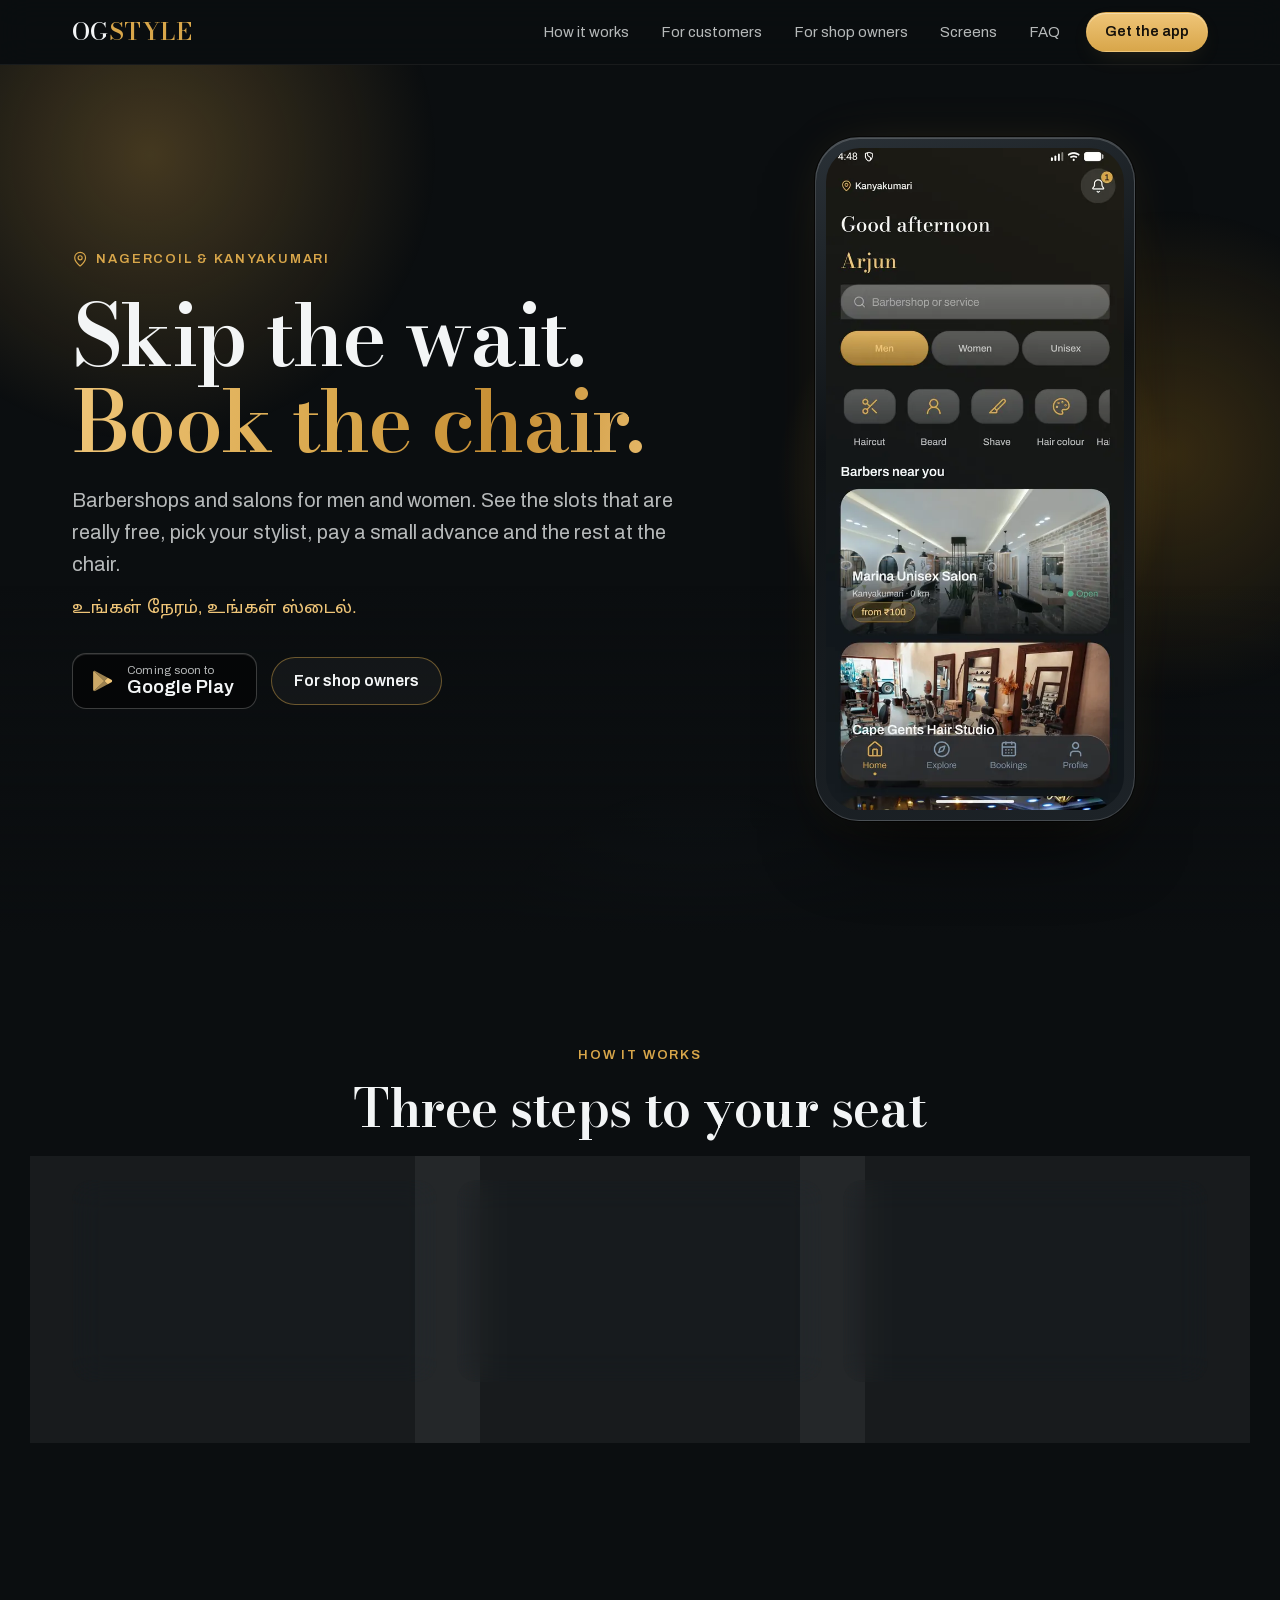
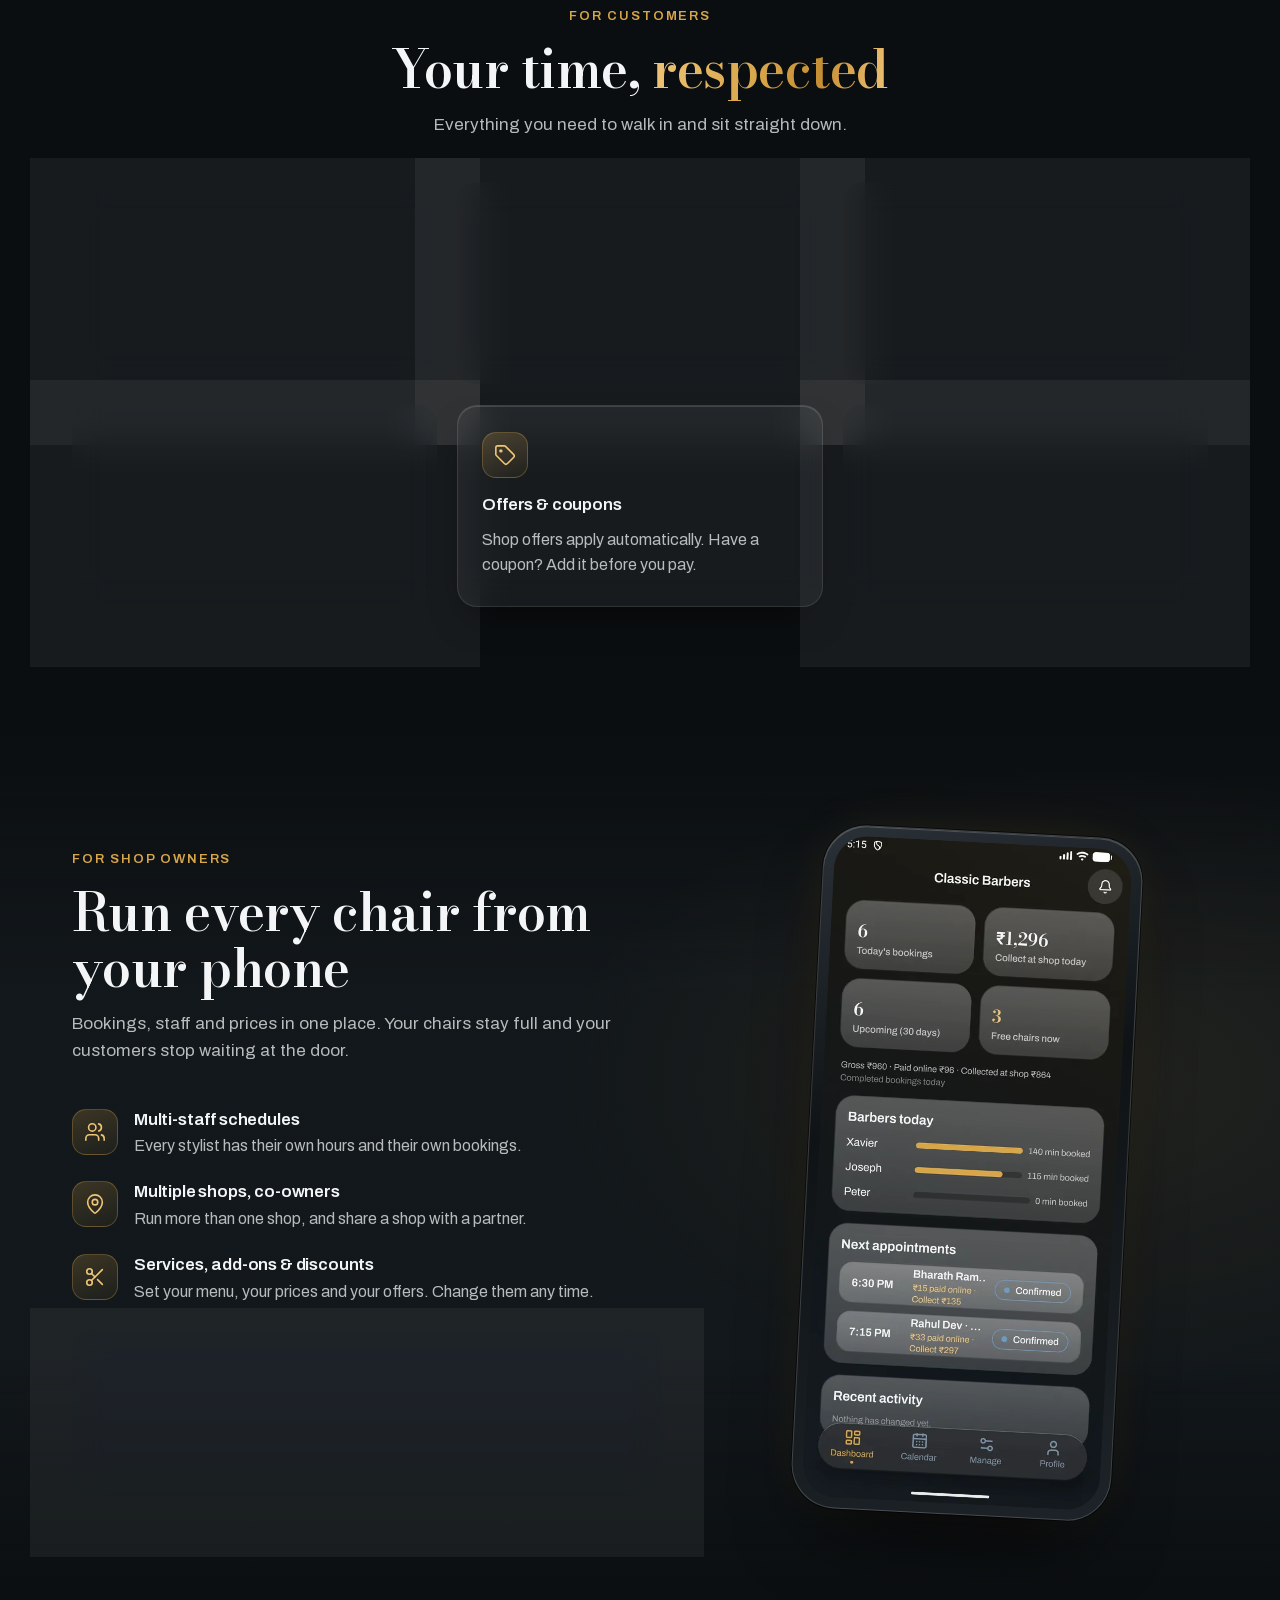
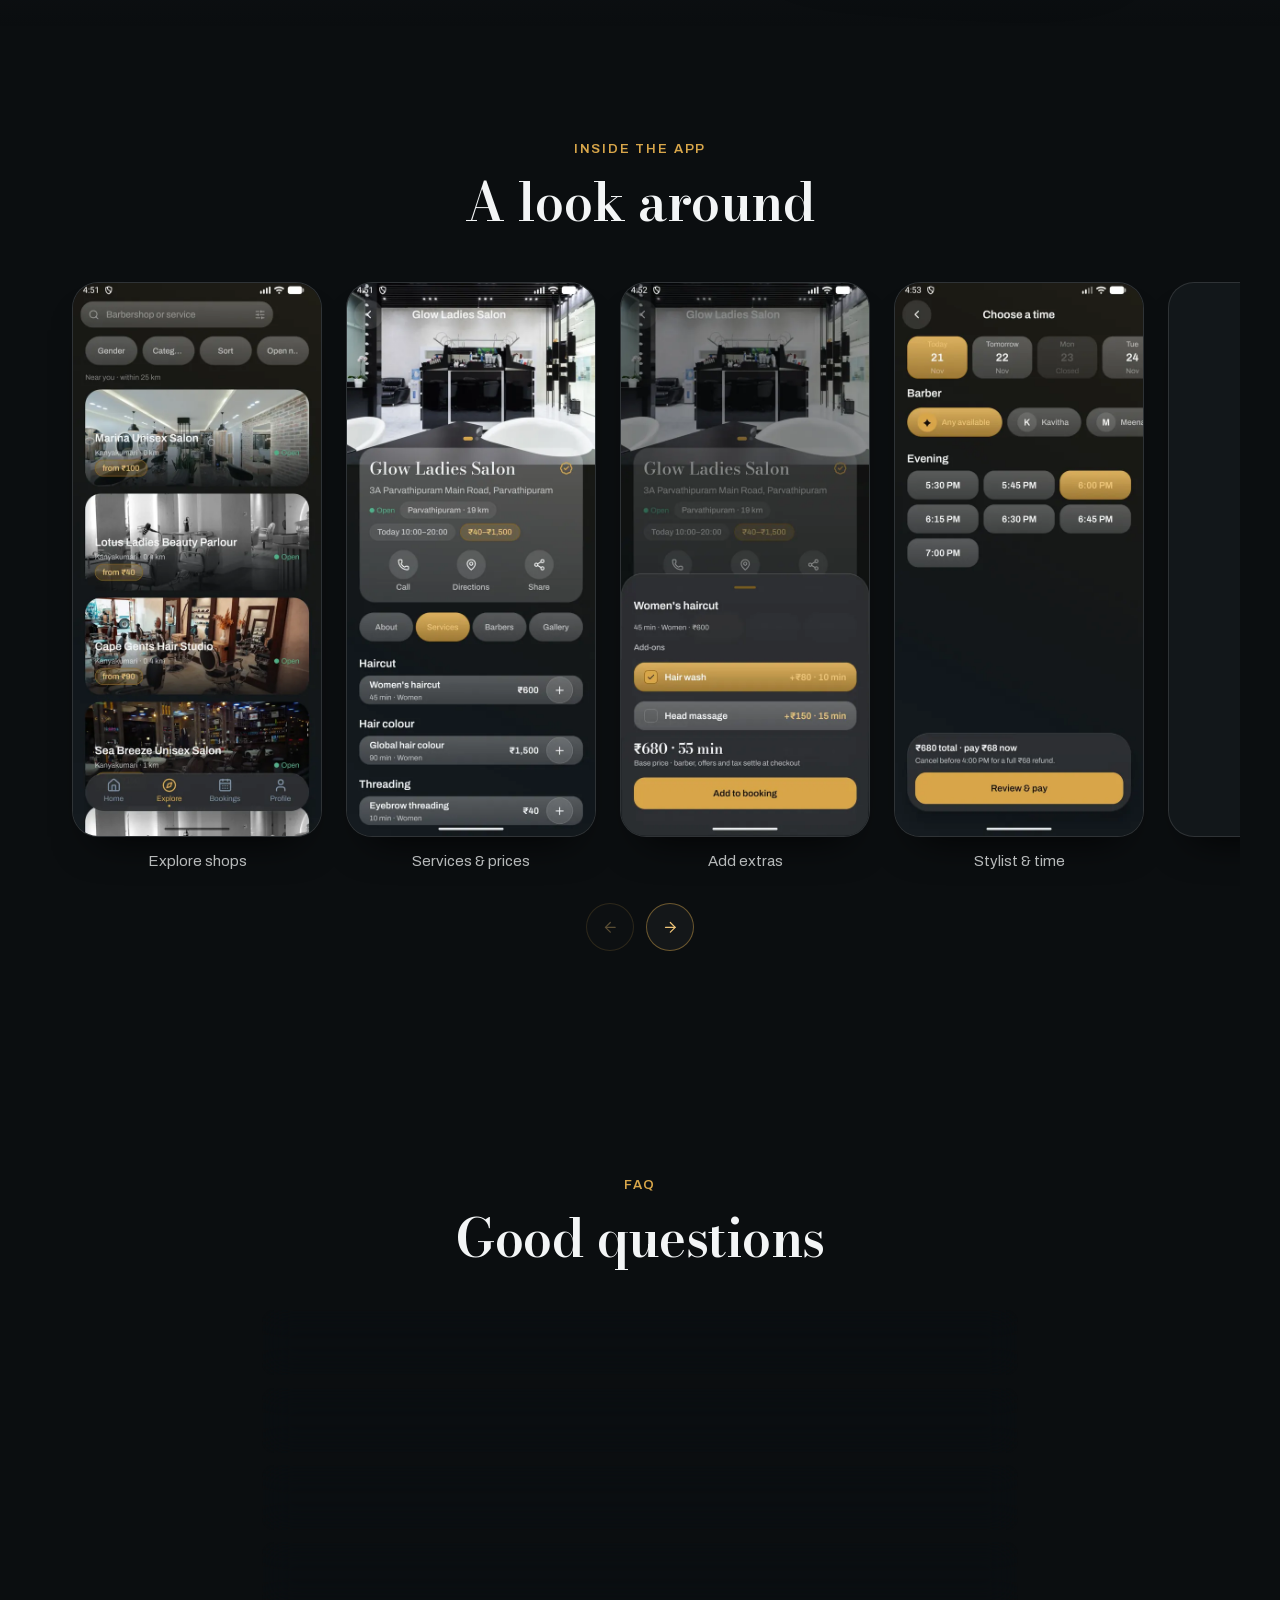
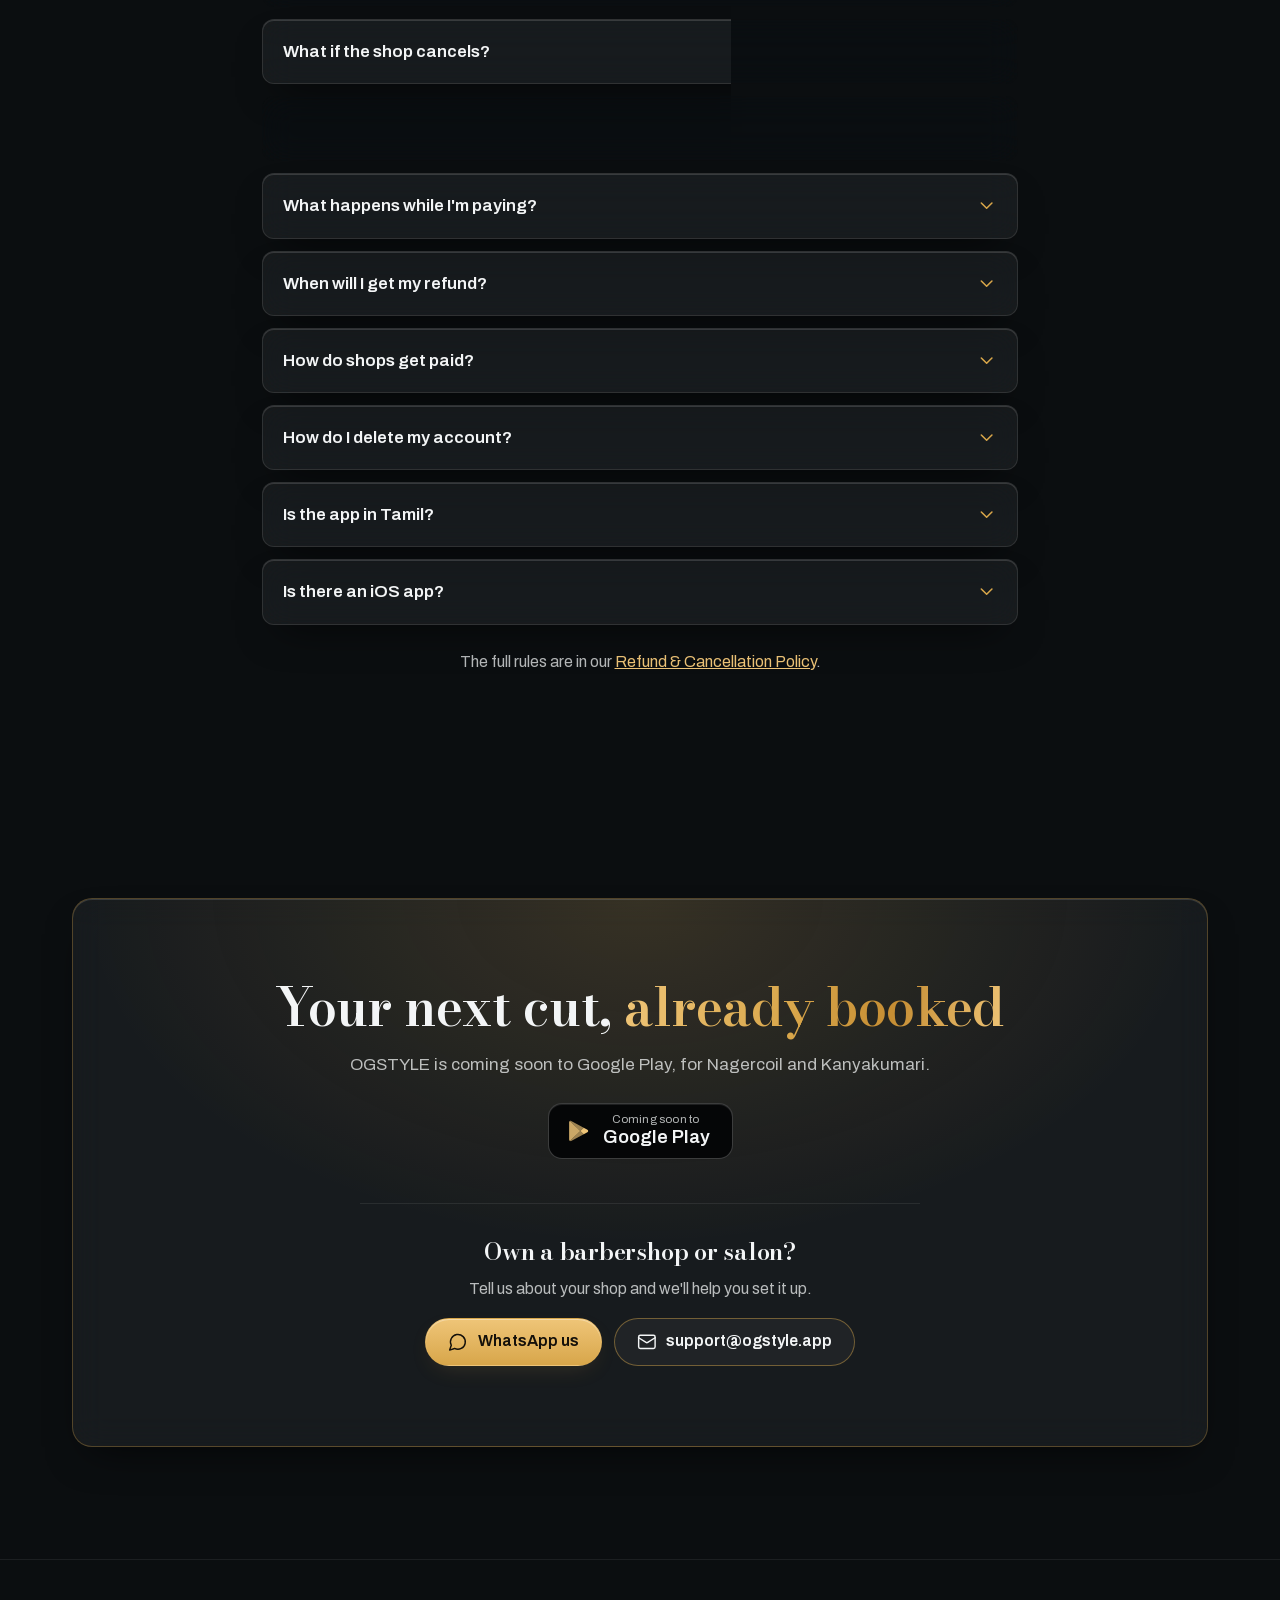
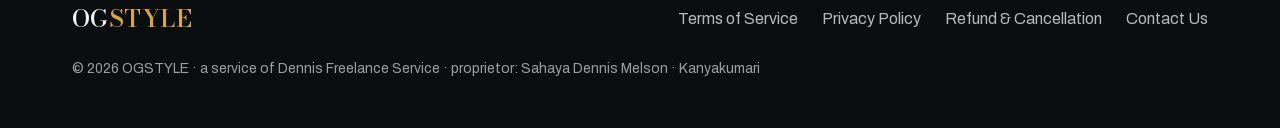
==== docs/index.html @ b19f2a90 "content(site): operator named as Dennis Freelance Service, proprietor Sahaya Dennis Melson Footer on" ====
<!doctype html>
<html lang="en">
  <head>
    <meta charset="utf-8" />
    <meta name="viewport" content="width=device-width, initial-scale=1" />
    <title>OGSTYLE — book barbers and salons in Nagercoil &amp; Kanyakumari</title>
    <meta
      name="description"
      content="Book barbershops and salons in Nagercoil and Kanyakumari, for men and women. See live slots, pick your stylist, pay a small advance online and the rest at the chair."
    />
    <link rel="canonical" href="https://ogstyle.app/" />
    <meta name="theme-color" content="#0B0E10" />
    <meta name="color-scheme" content="dark" />

    <meta property="og:type" content="website" />
    <meta property="og:site_name" content="OGSTYLE" />
    <meta property="og:url" content="https://ogstyle.app/" />
    <meta property="og:title" content="OGSTYLE — skip the wait, book the chair" />
    <meta
      property="og:description"
      content="Barbershops and salons in Nagercoil and Kanyakumari. Live slots, your choice of stylist, a small advance online and the rest at the chair."
    />
    <meta property="og:image" content="https://ogstyle.app/assets/og.png" />
    <meta property="og:image:width" content="1200" />
    <meta property="og:image:height" content="630" />
    <meta property="og:image:alt" content="OGSTYLE: skip the wait, book the chair. Nagercoil and Kanyakumari." />
    <meta property="og:locale" content="en_IN" />
    <meta name="twitter:card" content="summary_large_image" />
    <meta name="twitter:title" content="OGSTYLE — skip the wait, book the chair" />
    <meta
      name="twitter:description"
      content="Barbershops and salons in Nagercoil and Kanyakumari. Live slots, a small advance online, the rest at the chair."
    />
    <meta name="twitter:image" content="https://ogstyle.app/assets/og.png" />

    <link rel="icon" href="favicon.svg" type="image/svg+xml" />
    <link rel="apple-touch-icon" href="assets/apple-touch-icon.png" />
    <link rel="preload" href="fonts/bodoni-moda-600.woff2" as="font" type="font/woff2" crossorigin />
    <link rel="preload" href="fonts/archivo-400.woff2" as="font" type="font/woff2" crossorigin />
    <link rel="stylesheet" href="landing.css" />
    <script>document.documentElement.classList.add('js');</script>
    <script src="landing.js" defer></script>
  </head>
  <body>
    <!-- Icons: Lucide (https://lucide.dev), ISC licence, copied as inline symbols. -->
    <svg class="sprite" aria-hidden="true" focusable="false">
      <symbol id="i-search" viewBox="0 0 24 24"><circle cx="11" cy="11" r="8"/><path d="m21 21-4.3-4.3"/></symbol>
      <symbol id="i-calendar" viewBox="0 0 24 24"><rect width="18" height="18" x="3" y="4" rx="2"/><path d="M16 2v4"/><path d="M8 2v4"/><path d="M3 10h18"/></symbol>
      <symbol id="i-rupee" viewBox="0 0 24 24"><path d="M6 3h12"/><path d="M6 8h12"/><path d="m6 13 8.5 8"/><path d="M6 13h3"/><path d="M9 13c6.667 0 6.667-10 0-10"/></symbol>
      <symbol id="i-clock" viewBox="0 0 24 24"><circle cx="12" cy="12" r="10"/><path d="M12 6v6l4 2"/></symbol>
      <symbol id="i-shield" viewBox="0 0 24 24"><path d="M20 13c0 5-3.5 7.5-7.66 8.95a1 1 0 0 1-.67-.01C7.5 20.5 4 18 4 13V6a1 1 0 0 1 1-1c2 0 4.5-1.2 6.24-2.72a1.17 1.17 0 0 1 1.52 0C14.510 3.81 17 5 19 5a1 1 0 0 1 1 1z"/><path d="m9 12 2 2 4-4"/></symbol>
      <symbol id="i-user-check" viewBox="0 0 24 24"><path d="M16 21v-2a4 4 0 0 0-4-4H6a4 4 0 0 0-4 4v2"/><circle cx="9" cy="7" r="4"/><path d="m16 11 2 2 4-4"/></symbol>
      <symbol id="i-plus" viewBox="0 0 24 24"><circle cx="12" cy="12" r="10"/><path d="M8 12h8"/><path d="M12 8v8"/></symbol>
      <symbol id="i-tag" viewBox="0 0 24 24"><path d="M12.586 2.586A2 2 0 0 0 11.172 2H4a2 2 0 0 0-2 2v7.172a2 2 0 0 0 .586 1.414l8.704 8.704a2.426 2.426 0 0 0 3.420 0l6.58-6.58a2.426 2.426 0 0 0 0-3.42z"/><circle cx="7.5" cy="7.5" r="1"/></symbol>
      <symbol id="i-bell" viewBox="0 0 24 24"><path d="M10.268 21a2 2 0 0 0 3.464 0"/><path d="M3.262 15.326A1 1 0 0 0 4 17h16a1 1 0 0 0 .74-1.673C19.41 13.956 18 12.499 18 8A6 6 0 0 0 6 8c0 4.499-1.411 5.956-2.738 7.326"/></symbol>
      <symbol id="i-users" viewBox="0 0 24 24"><path d="M16 21v-2a4 4 0 0 0-4-4H6a4 4 0 0 0-4 4v2"/><circle cx="9" cy="7" r="4"/><path d="M22 21v-2a4 4 0 0 0-3-3.87"/><path d="M16 3.13a4 4 0 0 1 0 7.75"/></symbol>
      <symbol id="i-pin" viewBox="0 0 24 24"><path d="M20 10c0 4.993-5.539 10.193-7.399 11.799a1 1 0 0 1-1.202 0C9.539 20.193 4 14.993 4 10a8 8 0 0 1 16 0"/><circle cx="12" cy="10" r="3"/></symbol>
      <symbol id="i-scissors" viewBox="0 0 24 24"><circle cx="6" cy="6" r="3"/><path d="M8.12 8.12 12 12"/><path d="M20 4 8.12 15.88"/><circle cx="6" cy="18" r="3"/><path d="M14.8 14.8 20 20"/></symbol>
      <symbol id="i-arrow-left" viewBox="0 0 24 24"><path d="m12 19-7-7 7-7"/><path d="M19 12H5"/></symbol>
      <symbol id="i-arrow-right" viewBox="0 0 24 24"><path d="M5 12h14"/><path d="m12 5 7 7-7 7"/></symbol>
      <symbol id="i-chevron" viewBox="0 0 24 24"><path d="m6 9 6 6 6-6"/></symbol>
      <symbol id="i-menu" viewBox="0 0 24 24"><path d="M4 6h16"/><path d="M4 12h16"/><path d="M4 18h16"/></symbol>
      <symbol id="i-x" viewBox="0 0 24 24"><path d="M18 6 6 18"/><path d="m6 6 12 12"/></symbol>
      <symbol id="i-mail" viewBox="0 0 24 24"><rect width="20" height="16" x="2" y="4" rx="2"/><path d="m22 7-8.97 5.7a1.94 1.94 0 0 1-2.06 0L2 7"/></symbol>
      <symbol id="i-message" viewBox="0 0 24 24"><path d="M7.9 20A9 9 0 1 0 4 16.1L2 22Z"/></symbol>
      <symbol id="i-play" viewBox="0 0 24 24"><path d="M4.5 2.8 14.2 12l-9.7 9.2c-.4-.2-.7-.7-.7-1.3V4.1c0-.6.3-1.1.7-1.3Z" fill="currentColor" stroke="none" opacity=".85"/><path d="m17.3 8.9-3.1 3.1 3.1 3.1 3.4-1.9c.9-.5.9-1.9 0-2.4Z" fill="currentColor" stroke="none"/><path d="M4.5 2.8c.3-.2.8-.2 1.2 0l11.6 6.1-3.1 3.1Zm0 18.4 9.7-9.2 3.1 3.1-11.6 6.1c-.4.2-.9.2-1.2 0Z" fill="currentColor" stroke="none" opacity=".65"/></symbol>
    </svg>

    <a class="skip" href="#main">Skip to content</a>

    <header class="nav" id="top">
      <div class="nav__inner container">
        <a class="logo" href="#top" aria-label="OGSTYLE home">OG<span>STYLE</span></a>
        <nav class="nav__links" id="nav-menu" aria-label="Main">
          <a href="#how">How it works</a>
          <a href="#customers">For customers</a>
          <a href="#owners">For shop owners</a>
          <a href="#screens">Screens</a>
          <a href="#faq">FAQ</a>
        </nav>
        <a class="btn btn--brass btn--sm nav__cta" href="#get">Get the app</a>
        <button
          class="nav__toggle"
          type="button"
          aria-expanded="false"
          aria-controls="nav-menu"
          aria-label="Menu"
        >
          <svg class="icon icon--open" aria-hidden="true"><use href="#i-menu"/></svg>
          <svg class="icon icon--close" aria-hidden="true"><use href="#i-x"/></svg>
        </button>
      </div>
    </header>

    <main id="main">
      <!-- HERO -->
      <section class="hero" aria-labelledby="hero-title">
        <div class="aurora" aria-hidden="true">
          <span class="aurora__a"></span>
          <span class="aurora__b"></span>
          <span class="aurora__c"></span>
        </div>
        <div class="hero__inner container">
          <div class="hero__copy">
            <p class="eyebrow hero__line" style="--d: 0">
              <svg class="icon" aria-hidden="true"><use href="#i-pin"/></svg>
              Nagercoil &amp; Kanyakumari
            </p>
            <h1 class="hero__title" id="hero-title">
              <span class="hero__line" style="--d: 1">Skip the wait.</span>
              <span class="hero__line grad" style="--d: 2">Book the chair.</span>
            </h1>
            <p class="lede hero__line" style="--d: 3">
              Barbershops and salons for men and women. See the slots that are really free, pick
              your stylist, pay a small advance and the rest at the chair.
            </p>
            <!-- REVIEW: Tamil line. Owner's wording (2026-11-21), keep this marker until
                 checked. Meaning: "Your time, your style." -->
            <p class="tamil hero__line" lang="ta" style="--d: 4">உங்கள் நேரம், உங்கள் ஸ்டைல்.</p>
            <div class="hero__ctas hero__line" style="--d: 5">
              <!-- FILL-IN: replace href with the Play Store listing URL once it exists,
                   and change "Coming soon to" to "Get it on". -->
              <a class="store" href="#get">
                <svg class="store__logo" aria-hidden="true"><use href="#i-play"/></svg>
                <span class="store__text">
                  <small>Coming soon to</small>
                  <strong>Google Play</strong>
                </span>
              </a>
              <a class="btn btn--ghost" href="#owners">For shop owners</a>
            </div>
          </div>
          <div class="hero__visual">
            <div class="phone-glow" aria-hidden="true"></div>
            <figure class="phone" data-parallax>
              <img
                src="assets/screens/02-home.webp"
                width="540"
                height="1200"
                alt="The OGSTYLE home screen in Kanyakumari: a greeting, a search box and the barbershops and salons nearest you."
                fetchpriority="high"
              />
            </figure>
          </div>
        </div>
      </section>

      <!-- HOW IT WORKS -->
      <section class="section" id="how" aria-labelledby="how-title">
        <div class="container">
          <header class="section__head reveal">
            <p class="eyebrow">How it works</p>
            <h2 id="how-title">Three steps to your seat</h2>
          </header>
          <ol class="grid grid--3">
            <li class="card glass reveal" style="--i: 0">
              <span class="card__num" aria-hidden="true">01</span>
              <span class="badge"><svg class="icon" aria-hidden="true"><use href="#i-search"/></svg></span>
              <h3>Find a shop</h3>
              <p>Browse barbershops and salons near you in Nagercoil and Kanyakumari.</p>
            </li>
            <li class="card glass reveal" style="--i: 1">
              <span class="card__num" aria-hidden="true">02</span>
              <span class="badge"><svg class="icon" aria-hidden="true"><use href="#i-calendar"/></svg></span>
              <h3>Pick service, stylist &amp; time</h3>
              <p>Choose what you want done, who does it, and a slot that is actually free.</p>
            </li>
            <li class="card glass reveal" style="--i: 2">
              <span class="card__num" aria-hidden="true">03</span>
              <span class="badge"><svg class="icon" aria-hidden="true"><use href="#i-rupee"/></svg></span>
              <h3>Pay a small advance</h3>
              <p>Pay the advance online to confirm. Pay the rest at the chair, in cash or UPI.</p>
            </li>
          </ol>
        </div>
      </section>

      <!-- FOR CUSTOMERS -->
      <section class="section" id="customers" aria-labelledby="customers-title">
        <div class="container">
          <header class="section__head reveal">
            <p class="eyebrow">For customers</p>
            <h2 id="customers-title">Your time, <span class="grad">respected</span></h2>
            <p class="section__lede">Everything you need to walk in and sit straight down.</p>
          </header>
          <ul class="grid grid--3">
            <li class="card glass reveal" style="--i: 0">
              <span class="badge"><svg class="icon" aria-hidden="true"><use href="#i-clock"/></svg></span>
              <h3>Real-time slots</h3>
              <p>See the times each stylist is actually free, right now.</p>
            </li>
            <li class="card glass reveal" style="--i: 1">
              <span class="badge"><svg class="icon" aria-hidden="true"><use href="#i-shield"/></svg></span>
              <h3>No double bookings</h3>
              <p>Once a slot is yours, nobody else can take it.</p>
            </li>
            <li class="card glass reveal" style="--i: 2">
              <span class="badge"><svg class="icon" aria-hidden="true"><use href="#i-user-check"/></svg></span>
              <h3>Choose your stylist</h3>
              <p>Book the person you trust, or take whoever is free first.</p>
            </li>
            <li class="card glass reveal" style="--i: 3">
              <span class="badge"><svg class="icon" aria-hidden="true"><use href="#i-plus"/></svg></span>
              <h3>Add-ons</h3>
              <p>Add the extras a shop offers to your booking in a tap.</p>
            </li>
            <li class="card glass reveal" style="--i: 4">
              <span class="badge"><svg class="icon" aria-hidden="true"><use href="#i-tag"/></svg></span>
              <h3>Offers &amp; coupons</h3>
              <p>Shop offers apply automatically. Have a coupon? Add it before you pay.</p>
            </li>
            <li class="card glass reveal" style="--i: 5">
              <span class="badge"><svg class="icon" aria-hidden="true"><use href="#i-bell"/></svg></span>
              <h3>Reminders</h3>
              <p>A nudge 2 hours before your appointment, and again at 30 minutes.</p>
            </li>
          </ul>
        </div>
      </section>

      <!-- FOR SHOP OWNERS -->
      <section class="section owners" id="owners" aria-labelledby="owners-title">
        <div class="container owners__inner">
          <div class="owners__copy">
            <header class="section__head section__head--left reveal">
              <p class="eyebrow">For shop owners</p>
              <h2 id="owners-title">Run every chair from your phone</h2>
              <p class="section__lede">
                Bookings, staff and prices in one place. Your chairs stay full and your customers
                stop waiting at the door.
              </p>
            </header>
            <ul class="owner-list">
              <li class="reveal" style="--i: 0">
                <span class="badge"><svg class="icon" aria-hidden="true"><use href="#i-users"/></svg></span>
                <div>
                  <h3>Multi-staff schedules</h3>
                  <p>Every stylist has their own hours and their own bookings.</p>
                </div>
              </li>
              <li class="reveal" style="--i: 1">
                <span class="badge"><svg class="icon" aria-hidden="true"><use href="#i-pin"/></svg></span>
                <div>
                  <h3>Multiple shops, co-owners</h3>
                  <p>Run more than one shop, and share a shop with a partner.</p>
                </div>
              </li>
              <li class="reveal" style="--i: 2">
                <span class="badge"><svg class="icon" aria-hidden="true"><use href="#i-scissors"/></svg></span>
                <div>
                  <h3>Services, add-ons &amp; discounts</h3>
                  <p>Set your menu, your prices and your offers. Change them any time.</p>
                </div>
              </li>
            </ul>
            <div class="money glass reveal">
              <p class="money__title">No upfront fees. OGSTYLE earns only from the small advance customers pay online.</p>
              <p>
                <!-- PF-1: the new-shop default (trim-time DECISIONS 2026-11-21): 10%, min ₹10,
                     max ₹199, and never more than 25% of the total, so a booking under ₹40
                     pays less than ₹10. Change this if the defaults or a shop's rate change. -->
                Customers pay 10% of the booking online when they book (minimum ₹10, maximum
                ₹199). They pay you the rest at the chair, in cash or UPI.
              </p>
            </div>
          </div>
          <div class="owners__visual reveal">
            <figure class="phone phone--tilt">
              <img
                src="assets/screens/08-owner-dashboard.webp"
                width="540"
                height="1200"
                loading="lazy"
                decoding="async"
                alt="The shop owner's dashboard: today's bookings, money to collect at the shop, each barber's booked time and the next appointments."
              />
            </figure>
          </div>
        </div>
      </section>

      <!-- SCREENSHOTS: the real app, seeded demo data only (assets/screens/). -->
      <section class="section" id="screens" aria-labelledby="screens-title">
        <div class="container">
          <header class="section__head reveal">
            <p class="eyebrow">Inside the app</p>
            <h2 id="screens-title">A look around</h2>
          </header>
          <div class="carousel reveal" role="region" aria-roledescription="carousel" aria-labelledby="screens-title">
            <ul class="carousel__track" id="screens-track" tabindex="0" aria-label="App screenshots. Scroll sideways or use the arrow buttons.">
              <li class="shot" aria-roledescription="slide" aria-label="1 of 8">
                <img src="assets/screens/03-explore.webp" width="540" height="1200" loading="lazy" decoding="async" alt="Explore: barbershops and salons near you, sorted by distance, with prices and opening status." />
                <p>Explore shops</p>
              </li>
              <li class="shot" aria-roledescription="slide" aria-label="2 of 8">
                <img src="assets/screens/04-shop.webp" width="540" height="1200" loading="lazy" decoding="async" alt="A salon's page with its services and prices." />
                <p>Services &amp; prices</p>
              </li>
              <li class="shot" aria-roledescription="slide" aria-label="3 of 8">
                <img src="assets/screens/05-addons.webp" width="540" height="1200" loading="lazy" decoding="async" alt="Choosing add-ons for a booking." />
                <p>Add extras</p>
              </li>
              <li class="shot" aria-roledescription="slide" aria-label="4 of 8">
                <img src="assets/screens/06-choose-time.webp" width="540" height="1200" loading="lazy" decoding="async" alt="Choosing a stylist and a free time, with the advance and the cancellation deadline shown." />
                <p>Stylist &amp; time</p>
              </li>
              <li class="shot" aria-roledescription="slide" aria-label="5 of 8">
                <img src="assets/screens/07-review.webp" width="540" height="1200" loading="lazy" decoding="async" alt="Reviewing the booking: the services, the total, the advance paid now and the amount paid at the shop." />
                <p>Review &amp; pay</p>
              </li>
              <li class="shot" aria-roledescription="slide" aria-label="6 of 8">
                <img src="assets/screens/02-home.webp" width="540" height="1200" loading="lazy" decoding="async" alt="The home screen with nearby shops." />
                <p>Home</p>
              </li>
              <li class="shot" aria-roledescription="slide" aria-label="7 of 8">
                <img src="assets/screens/08-owner-dashboard.webp" width="540" height="1200" loading="lazy" decoding="async" alt="The shop owner's dashboard." />
                <p>Owner dashboard</p>
              </li>
              <li class="shot" aria-roledescription="slide" aria-label="8 of 8">
                <img src="assets/screens/09-owner-manage.webp" width="540" height="1200" loading="lazy" decoding="async" alt="Managing a shop: details, hours, services, staff and offers." />
                <p>Manage your shop</p>
              </li>
            </ul>
            <div class="carousel__controls">
              <button class="carousel__btn" type="button" data-dir="-1" aria-controls="screens-track" aria-label="Previous screens">
                <svg class="icon" aria-hidden="true"><use href="#i-arrow-left"/></svg>
              </button>
              <button class="carousel__btn" type="button" data-dir="1" aria-controls="screens-track" aria-label="Next screens">
                <svg class="icon" aria-hidden="true"><use href="#i-arrow-right"/></svg>
              </button>
            </div>
          </div>
        </div>
      </section>

      <!-- FAQ. Refund answers are worded from POLICY-FACTS (trim-time docs/POLICY-FACTS.md)
           and carry the same PF tags as refund-policy/. Change them together (hard rule 13). -->
      <section class="section" id="faq" aria-labelledby="faq-title">
        <div class="container container--narrow">
          <header class="section__head reveal">
            <p class="eyebrow">FAQ</p>
            <h2 id="faq-title">Good questions</h2>
          </header>
          <div class="faq">
            <details class="glass reveal">
              <summary>How much do I pay online?<svg class="icon" aria-hidden="true"><use href="#i-chevron"/></svg></summary>
              <div class="faq__body">
                <!-- PF-1 -->
                <p>A small booking advance: a percentage of your booking total, with a minimum and a maximum, set for each shop. You see the exact amount before you pay.</p>
                <!-- PF-2 -->
                <p>You pay the rest directly to the shop when you visit, in cash or UPI.</p>
              </div>
            </details>
            <details class="glass reveal">
              <summary>Does every shop ask for an advance?<svg class="icon" aria-hidden="true"><use href="#i-chevron"/></svg></summary>
              <div class="faq__body">
                <!-- PF-3 -->
                <p>Not always. Some shops may not ask for one. Then nothing is paid online and you pay everything at the shop.</p>
              </div>
            </details>
            <details class="glass reveal">
              <summary>Can I cancel and get my advance back?<svg class="icon" aria-hidden="true"><use href="#i-chevron"/></svg></summary>
              <div class="faq__body">
                <!-- PF-4 -->
                <p>Yes, before your booking's cancellation deadline, normally 2 hours before the appointment. The app shows it as a clock time before you pay, and the deadline shown when you book is the one that applies to that booking, even if the setting changes later.</p>
                <!-- PF-5 -->
                <p>Cancel before it and your whole advance is refunded. We don't deduct gateway charges.</p>
                <!-- PF-6 -->
                <p>After the deadline you can't cancel or change the booking, and the advance is not refunded.</p>
              </div>
            </details>
            <details class="glass reveal">
              <summary>Can I change the time or stylist?<svg class="icon" aria-hidden="true"><use href="#i-chevron"/></svg></summary>
              <div class="faq__body">
                <!-- PF-11 -->
                <p>Yes, free, before the deadline. Move to another time or another stylist at the same shop. Your deadline then follows the new time.</p>
              </div>
            </details>
            <details class="glass reveal">
              <summary>What if the shop cancels?<svg class="icon" aria-hidden="true"><use href="#i-chevron"/></svg></summary>
              <div class="faq__body">
                <!-- PF-8 -->
                <p>You get your whole advance back, whenever they cancel.</p>
              </div>
            </details>
            <details class="glass reveal">
              <summary>What if I don't turn up?<svg class="icon" aria-hidden="true"><use href="#i-chevron"/></svg></summary>
              <div class="faq__body">
                <!-- PF-7 -->
                <p>The shop may mark the booking as a no-show, and the advance is not refunded.</p>
                <!-- PF-10 -->
                <p>A coupon on a cancelled booking is released for you to use again. On a no-show it stays used.</p>
              </div>
            </details>
            <details class="glass reveal">
              <summary>What happens while I'm paying?<svg class="icon" aria-hidden="true"><use href="#i-chevron"/></svg></summary>
              <div class="faq__body">
                <!-- PF-9 -->
                <p>Your slot is held for 10 minutes so nobody else can take it. If your payment completes after the hold has run out, it is refunded in full. You don't need to ask.</p>
              </div>
            </details>
            <details class="glass reveal">
              <summary>When will I get my refund?<svg class="icon" aria-hidden="true"><use href="#i-chevron"/></svg></summary>
              <div class="faq__body">
                <!-- PF-12 -->
                <p>We start your refund within 3 working days. Your bank usually credits it 5–7 working days after that. Nothing after 12 working days? Write to us.</p>
                <!-- PF-13 -->
                <p>Refunds go back to the way you paid, through Razorpay. OGSTYLE never sees your card, UPI or bank details.</p>
              </div>
            </details>
            <details class="glass reveal">
              <summary>How do shops get paid?<svg class="icon" aria-hidden="true"><use href="#i-chevron"/></svg></summary>
              <div class="faq__body">
                <!-- PF-16 -->
                <p>The advance you pay online is OGSTYLE's commission. The shop collects the rest of the price directly from you at the shop, in cash or UPI. OGSTYLE never holds or passes on the shop's money.</p>
              </div>
            </details>
            <details class="glass reveal">
              <summary>How do I delete my account?<svg class="icon" aria-hidden="true"><use href="#i-chevron"/></svg></summary>
              <div class="faq__body">
                <!-- PF-25 -->
                <p>Email <a href="mailto:support@ogstyle.app?subject=Delete%20my%20account">support@ogstyle.app</a> with the subject “Delete my account” and the mobile number you sign in with. We may ask you to confirm it from the app or with a code sent to that number.</p>
                <!-- PF-25 -->
                <p>Within 7 working days we close your account and sign you out on every device. Past bookings and payment records are kept as financial records for a set period, then deleted. The details are in our <a href="privacy/">Privacy Policy</a>.</p>
              </div>
            </details>
            <details class="glass reveal">
              <summary>Is the app in Tamil?<svg class="icon" aria-hidden="true"><use href="#i-chevron"/></svg></summary>
              <div class="faq__body">
                <p>Yes. The app works in English and Tamil, and you can switch in settings.</p>
              </div>
            </details>
            <details class="glass reveal">
              <summary>Is there an iOS app?<svg class="icon" aria-hidden="true"><use href="#i-chevron"/></svg></summary>
              <div class="faq__body">
                <p>OGSTYLE is coming to Android first. An iPhone app is planned for later.</p>
              </div>
            </details>
          </div>
          <p class="faq__more reveal">
            The full rules are in our <a href="refund-policy/">Refund &amp; Cancellation Policy</a>.
          </p>
        </div>
      </section>

      <!-- FINAL CTA -->
      <section class="section cta" id="get" aria-labelledby="get-title">
        <div class="container">
          <div class="cta__band glass reveal">
            <h2 id="get-title">Your next cut, <span class="grad">already booked</span></h2>
            <p class="section__lede">OGSTYLE is coming soon to Google Play, for Nagercoil and Kanyakumari.</p>
            <div class="cta__row">
              <!-- FILL-IN: replace href with the Play Store listing URL once it exists. -->
              <a class="store" href="#get">
                <svg class="store__logo" aria-hidden="true"><use href="#i-play"/></svg>
                <span class="store__text">
                  <small>Coming soon to</small>
                  <strong>Google Play</strong>
                </span>
              </a>
            </div>
            <div class="cta__owners">
              <h3>Own a barbershop or salon?</h3>
              <p>Tell us about your shop and we'll help you set it up.</p>
              <div class="cta__row">
                <!-- The owner's number, the same one published on contact/. -->
                <a class="btn btn--brass" href="https://wa.me/919042911663?text=Hi%2C%20I%27d%20like%20to%20list%20my%20shop%20on%20OGSTYLE." rel="noopener">
                  <svg class="icon" aria-hidden="true"><use href="#i-message"/></svg>
                  WhatsApp us
                </a>
                <a class="btn btn--ghost" href="mailto:support@ogstyle.app?subject=List%20my%20shop%20on%20OGSTYLE">
                  <svg class="icon" aria-hidden="true"><use href="#i-mail"/></svg>
                  support@ogstyle.app
                </a>
              </div>
            </div>
          </div>
        </div>
      </section>
    </main>

    <footer class="footer">
      <div class="container footer__inner">
        <a class="logo" href="#top" aria-label="OGSTYLE, back to top">OG<span>STYLE</span></a>
        <nav aria-label="Policies">
          <ul class="footer__links">
            <li><a href="terms/">Terms of Service</a></li>
            <li><a href="privacy/">Privacy Policy</a></li>
            <li><a href="refund-policy/">Refund &amp; Cancellation</a></li>
            <li><a href="contact/">Contact Us</a></li>
          </ul>
        </nav>
        <p class="footer__legal">© 2026 OGSTYLE · a service of Dennis Freelance Service · proprietor: Sahaya Dennis Melson · Kanyakumari</p>
      </div>
    </footer>
  </body>
</html>
---- docs/landing.css ----
/* OGSTYLE landing. Dark glass + brass, from the app's tokens (mobile/src/theme/tokens.ts).
   Policy pages keep style.css; this file is the landing page only.
   Motion: transform and opacity only. Blur is never animated, and full backdrop blur
   is used only at >= 1024px (phones get translucent no-blur glass). */

/* ---------- Fonts: self-hosted woff2 subsets (OFL, licences in fonts/) ---------- */
@font-face {
  font-family: 'Bodoni Moda';
  src: url('fonts/bodoni-moda-600.woff2') format('woff2');
  font-weight: 600;
  font-style: normal;
  font-display: swap;
}
@font-face {
  font-family: 'Bodoni Moda';
  src: url('fonts/bodoni-moda-500.woff2') format('woff2');
  font-weight: 500;
  font-style: normal;
  font-display: swap;
}
@font-face {
  font-family: 'Bodoni Moda';
  src: url('fonts/bodoni-moda-500-italic.woff2') format('woff2');
  font-weight: 500;
  font-style: italic;
  font-display: swap;
}
@font-face {
  font-family: 'Archivo';
  src: url('fonts/archivo-400.woff2') format('woff2');
  font-weight: 400;
  font-style: normal;
  font-display: swap;
}
@font-face {
  font-family: 'Archivo';
  src: url('fonts/archivo-600.woff2') format('woff2');
  font-weight: 600;
  font-style: normal;
  font-display: swap;
}
@font-face {
  font-family: 'Noto Sans Tamil';
  src: url('fonts/noto-sans-tamil-400.woff2') format('woff2');
  font-weight: 400;
  font-style: normal;
  font-display: swap;
  unicode-range: U+0B80-0BFF, U+200C-200D, U+25CC;
}

/* ---------- Tokens ---------- */
:root {
  --base-deep: #0b0e10;
  --base: #12171a;
  --base-raised: #1a2126;
  --brass: #d8a64a;
  --brass-bright: #efc578;
  --brass-deep: #8e6518;
  --brass-glow: rgba(216, 166, 74, 0.22);
  --steel: #7e93a8;
  --on-brass: #14100a;
  --text: #f3f5f6;
  --text-2: rgba(243, 245, 246, 0.74);
  --text-3: rgba(243, 245, 246, 0.62); /* lowest used for body-size text: >= 4.5:1 on base */

  /* Glass. Phones: near-opaque fill, no blur. Desktop overrides below. */
  --glass-fill: rgba(22, 27, 31, 0.86);
  --glass-stroke: rgba(255, 255, 255, 0.1);
  --glass-highlight: rgba(255, 255, 255, 0.14);
  --glass-shadow: 0 18px 40px -18px rgba(0, 0, 0, 0.7);
  --glass-blur: none;

  --font-display: 'Bodoni Moda', 'Didot', 'Bodoni 72', Georgia, serif;
  --font-body: 'Archivo', system-ui, -apple-system, 'Segoe UI', Roboto, sans-serif;
  --font-tamil: 'Noto Sans Tamil', 'Tamil Sangam MN', 'Latha', sans-serif;

  --radius: 20px;
  --radius-sm: 12px;
  --gutter: 16px;
  --ease: cubic-bezier(0.22, 1, 0.36, 1);
  color-scheme: dark;
}
@media (min-width: 640px) {
  :root { --gutter: 24px; }
}
@media (min-width: 1024px) {
  :root {
    --gutter: 32px;
    --glass-fill: rgba(255, 255, 255, 0.055);
    --glass-blur: blur(16px) saturate(140%);
  }
}

/* ---------- Base ---------- */
*,
*::before,
*::after { box-sizing: border-box; }
html {
  scroll-behavior: smooth;
  scroll-padding-top: 80px;
  -webkit-text-size-adjust: 100%;
  overflow-x: clip;
}
body {
  margin: 0;
  background: var(--base-deep);
  color: var(--text);
  font-family: var(--font-body);
  font-size: 1rem;
  line-height: 1.6;
  -webkit-font-smoothing: antialiased;
  overflow-x: clip;
}
img { display: block; max-width: 100%; height: auto; }
a { color: var(--brass-bright); }
a:focus-visible,
button:focus-visible,
summary:focus-visible,
[tabindex]:focus-visible {
  outline: 2px solid var(--brass-bright);
  outline-offset: 3px;
  border-radius: 6px;
}
h1, h2, h3 { margin: 0; font-weight: 600; letter-spacing: -0.01em; }
h2 {
  font-family: var(--font-display);
  font-size: clamp(2rem, 5.2vw, 3.25rem);
  line-height: 1.08;
}
h3 { font-size: 1.0625rem; line-height: 1.35; }
p { margin: 0; }
ul, ol { margin: 0; padding: 0; list-style: none; }

.sprite { position: absolute; width: 0; height: 0; overflow: hidden; }
.icon {
  width: 1.25em;
  height: 1.25em;
  flex: none;
  fill: none;
  stroke: currentColor;
  stroke-width: 1.75;
  stroke-linecap: round;
  stroke-linejoin: round;
}
.container {
  width: 100%;
  max-width: 1200px;
  margin-inline: auto;
  padding-inline: var(--gutter);
}
.container--narrow { max-width: 820px; }

.skip {
  position: absolute;
  left: var(--gutter);
  top: -100px;
  z-index: 100;
  padding: 10px 16px;
  background: var(--brass);
  color: var(--on-brass);
  border-radius: 10px;
  font-weight: 600;
  text-decoration: none;
}
.skip:focus { top: 12px; }

/* Visible placeholder (check.sh refuses to publish while any remain). */
.fill {
  display: inline-block;
  padding: 0 6px;
  border: 1px dashed var(--brass);
  border-radius: 6px;
  color: var(--brass-bright);
  font-weight: 600;
  font-size: 0.92em;
  line-height: 1.5;
  white-space: nowrap;
}

.grad {
  background: linear-gradient(100deg, var(--brass-bright) 0%, var(--brass) 45%, #c58d33 70%, var(--brass-bright) 100%);
  -webkit-background-clip: text;
  background-clip: text;
  color: transparent;
}
.eyebrow {
  display: inline-flex;
  align-items: center;
  gap: 8px;
  font-size: 0.8125rem;
  font-weight: 600;
  letter-spacing: 0.14em;
  text-transform: uppercase;
  color: var(--brass);
}

/* ---------- Glass ---------- */
.glass {
  position: relative;
  background: var(--glass-fill);
  border: 1px solid var(--glass-stroke);
  border-radius: var(--radius);
  box-shadow: inset 0 1px 0 var(--glass-highlight), var(--glass-shadow);
  -webkit-backdrop-filter: var(--glass-blur);
  backdrop-filter: var(--glass-blur);
}

/* ---------- Buttons ---------- */
.btn {
  display: inline-flex;
  align-items: center;
  justify-content: center;
  gap: 10px;
  min-height: 48px;
  padding: 12px 22px;
  border-radius: 999px;
  border: 1px solid transparent;
  font: 600 0.9875rem/1.2 var(--font-body);
  text-decoration: none;
  cursor: pointer;
  transition: transform 0.3s var(--ease), box-shadow 0.3s var(--ease), background-color 0.3s;
}
.btn--sm { min-height: 40px; padding: 8px 18px; font-size: 0.9rem; }
.btn--brass {
  background: linear-gradient(180deg, var(--brass-bright), var(--brass));
  color: var(--on-brass);
  box-shadow: inset 0 1px 0 rgba(255, 255, 255, 0.35), 0 8px 24px -10px var(--brass-glow);
}
.btn--brass .fill { color: var(--on-brass); border-color: var(--on-brass); }
.btn--ghost {
  background: rgba(255, 255, 255, 0.04);
  border-color: rgba(216, 166, 74, 0.45);
  color: var(--text);
}
@media (hover: hover) {
  .btn:hover { transform: translateY(-2px); }
  .btn--brass:hover { box-shadow: inset 0 1px 0 rgba(255, 255, 255, 0.35), 0 14px 32px -10px rgba(216, 166, 74, 0.5); }
  .btn--ghost:hover { background: rgba(216, 166, 74, 0.1); }
}

.store {
  display: inline-flex;
  align-items: center;
  gap: 12px;
  min-height: 56px;
  padding: 8px 22px 8px 16px;
  border-radius: 14px;
  background: #050607;
  border: 1px solid rgba(255, 255, 255, 0.22);
  color: var(--text);
  text-decoration: none;
  box-shadow: inset 0 1px 0 rgba(255, 255, 255, 0.1);
  transition: transform 0.3s var(--ease), border-color 0.3s;
}
.store__logo { width: 26px; height: 26px; color: var(--brass-bright); }
.store__text { display: flex; flex-direction: column; line-height: 1.15; }
.store__text small { font-size: 0.72rem; color: var(--text-2); letter-spacing: 0.02em; }
.store__text strong { font-size: 1.15rem; font-weight: 600; }
@media (hover: hover) {
  .store:hover { transform: translateY(-2px); border-color: rgba(216, 166, 74, 0.6); }
}

/* ---------- Nav ---------- */
.nav {
  position: sticky;
  top: 0;
  z-index: 50;
  background: rgba(11, 14, 16, 0.9);
  border-bottom: 1px solid rgba(255, 255, 255, 0.06);
}
@media (min-width: 1024px) {
  .nav {
    background: rgba(11, 14, 16, 0.6);
    -webkit-backdrop-filter: blur(16px) saturate(140%);
    backdrop-filter: blur(16px) saturate(140%);
  }
}
.nav__inner {
  display: flex;
  align-items: center;
  gap: 16px;
  min-height: 64px;
}
.logo {
  font-family: var(--font-display);
  font-weight: 600;
  font-size: 1.5rem;
  letter-spacing: 0.02em;
  color: var(--text);
  text-decoration: none;
  margin-right: auto;
}
.logo span { color: var(--brass); }
.nav__links { display: none; }
.nav__links a {
  color: var(--text-2);
  text-decoration: none;
  font-size: 0.9375rem;
  padding: 8px 2px;
  transition: color 0.2s;
}
.nav__links a:hover { color: var(--text); }
.nav__toggle {
  display: inline-grid;
  place-items: center;
  width: 44px;
  height: 44px;
  border: 1px solid rgba(255, 255, 255, 0.14);
  border-radius: 12px;
  background: rgba(255, 255, 255, 0.04);
  color: var(--text);
  cursor: pointer;
}
.nav__toggle .icon { width: 22px; height: 22px; grid-area: 1 / 1; }
.nav__toggle .icon--close,
.nav__toggle[aria-expanded='true'] .icon--open { display: none; }
.nav__toggle[aria-expanded='true'] .icon--close { display: block; }

@media (max-width: 899.98px) {
  .nav__cta { display: none; }
  .nav__links.is-open {
    display: flex;
    flex-direction: column;
    position: absolute;
    top: 100%;
    left: 0;
    right: 0;
    padding: 8px var(--gutter) 20px;
    background: var(--base-deep);
    border-bottom: 1px solid rgba(255, 255, 255, 0.08);
    box-shadow: 0 24px 40px -20px rgba(0, 0, 0, 0.8);
  }
  .nav__links.is-open a {
    padding: 14px 0;
    font-size: 1.0625rem;
    border-bottom: 1px solid rgba(255, 255, 255, 0.06);
  }
  .nav__links.is-open a:last-child { border-bottom: 0; }
}
@media (min-width: 900px) {
  .nav__links { display: flex; gap: 28px; margin-right: 8px; }
  .nav__toggle { display: none; }
}

/* ---------- Hero ---------- */
.hero {
  position: relative;
  overflow: hidden;
  isolation: isolate;
  padding: 48px 0 72px;
}
.aurora { position: absolute; inset: 0; z-index: -1; pointer-events: none; }
.aurora span {
  position: absolute;
  border-radius: 50%;
  will-change: transform;
}
/* Pre-softened gradients instead of filter: blur, so nothing blurs at runtime. */
.aurora__a {
  width: 820px; height: 820px;
  left: -260px; top: -320px;
  background: radial-gradient(closest-side, rgba(216, 166, 74, 0.28), rgba(216, 166, 74, 0) 70%);
  animation: drift-a 26s ease-in-out infinite alternate;
}
.aurora__b {
  width: 700px; height: 700px;
  right: -240px; top: 40px;
  background: radial-gradient(closest-side, rgba(142, 101, 24, 0.34), rgba(142, 101, 24, 0) 70%);
  animation: drift-b 32s ease-in-out infinite alternate;
}
.aurora__c {
  width: 620px; height: 620px;
  left: 30%; bottom: -380px;
  background: radial-gradient(closest-side, rgba(90, 124, 156, 0.18), rgba(90, 124, 156, 0) 70%);
  animation: drift-c 38s ease-in-out infinite alternate;
}
.hero::after {
  /* fine vignette so the copy sits on a calm field */
  content: '';
  position: absolute;
  inset: 0;
  z-index: -1;
  background: linear-gradient(180deg, rgba(11, 14, 16, 0) 60%, var(--base-deep) 100%);
}
@keyframes drift-a { to { transform: translate3d(140px, 90px, 0) scale(1.12); } }
@keyframes drift-b { to { transform: translate3d(-120px, 70px, 0) scale(0.92); } }
@keyframes drift-c { to { transform: translate3d(-90px, -60px, 0) scale(1.1); } }

.hero__inner {
  display: grid;
  gap: 48px;
  align-items: center;
}
.hero__copy { max-width: 620px; }
.hero__title {
  font-family: var(--font-display);
  font-size: clamp(2.75rem, 11vw, 5.25rem);
  line-height: 1.02;
  letter-spacing: -0.02em;
  margin: 18px 0 20px;
}
.hero__title span { display: block; }
.lede {
  font-size: clamp(1.0625rem, 2.4vw, 1.25rem);
  color: var(--text-2);
  max-width: 34em;
}
.tamil {
  margin-top: 14px;
  font-family: var(--font-tamil);
  font-size: 1.0625rem;
  color: var(--brass-bright);
}
.hero__ctas {
  display: flex;
  flex-wrap: wrap;
  align-items: center;
  gap: 14px;
  margin-top: 32px;
}

/* Hero text reveal: CSS only, runs once on load. */
.hero__line {
  animation: rise 0.9s var(--ease) both;
  animation-delay: calc(var(--d, 0) * 90ms + 80ms);
}
@keyframes rise {
  from { opacity: 0; transform: translate3d(0, 18px, 0); }
  to { opacity: 1; transform: none; }
}

.hero__visual {
  animation: rise 1s var(--ease) 0.35s both;
  position: relative;
  display: grid;
  place-items: center;
}
.phone-glow {
  position: absolute;
  width: 120%;
  aspect-ratio: 1;
  max-width: 560px;
  border-radius: 50%;
  background: radial-gradient(closest-side, rgba(216, 166, 74, 0.32), rgba(216, 166, 74, 0.08) 55%, rgba(216, 166, 74, 0) 72%);
  animation: glow 7s ease-in-out infinite alternate;
}
@keyframes glow {
  from { opacity: 0.7; transform: scale(0.96); }
  to { opacity: 1; transform: scale(1.04); }
}
.phone {
  position: relative;
  margin: 0;
  width: min(72vw, 300px);
  padding: 10px;
  border-radius: 44px;
  background: linear-gradient(160deg, #2a3137, #0f1316 40%, #1d2328);
  border: 1px solid rgba(255, 255, 255, 0.16);
  box-shadow:
    inset 0 1px 0 rgba(255, 255, 255, 0.18),
    0 0 0 1px rgba(0, 0, 0, 0.6),
    0 40px 80px -30px rgba(0, 0, 0, 0.9),
    0 0 60px -20px var(--brass-glow);
}
.phone img {
  width: 100%;
  border-radius: 34px;
  aspect-ratio: 540 / 1200;
  background: var(--base);
}
.phone[data-parallax] { will-change: transform; }

@media (min-width: 900px) {
  .hero { padding: 72px 0 112px; }
  .hero__inner { grid-template-columns: 1.15fr 0.85fr; gap: 40px; }
  .phone { width: 320px; }
}

/* ---------- Sections ---------- */
.section { position: relative; padding: 72px 0; }
@media (min-width: 900px) { .section { padding: 112px 0; } }
.section__head {
  text-align: center;
  max-width: 720px;
  margin: 0 auto 44px;
  display: grid;
  gap: 14px;
  justify-items: center;
}
.section__head--left { text-align: left; justify-items: start; margin-inline: 0; }
.section__lede { color: var(--text-2); font-size: 1.0625rem; max-width: 36em; }

.grid { display: grid; gap: 16px; }
@media (min-width: 640px) { .grid--3 { grid-template-columns: repeat(2, 1fr); } }
@media (min-width: 1024px) { .grid--3 { grid-template-columns: repeat(3, 1fr); gap: 20px; } }

.card {
  padding: 26px 24px 28px;
  display: grid;
  gap: 10px;
  align-content: start;
  overflow: hidden;
  transition: transform 0.45s var(--ease), box-shadow 0.45s var(--ease), border-color 0.45s;
}
.card p { color: var(--text-2); }
.card::before {
  /* hover glow: a pre-painted layer, faded in with opacity */
  content: '';
  position: absolute;
  inset: 0;
  border-radius: inherit;
  background: radial-gradient(120% 80% at 0% 0%, rgba(216, 166, 74, 0.14), transparent 60%);
  opacity: 0;
  transition: opacity 0.45s var(--ease);
  pointer-events: none;
}
@media (hover: hover) {
  .card:hover {
    transform: translateY(-4px);
    border-color: rgba(216, 166, 74, 0.35);
    box-shadow: inset 0 1px 0 var(--glass-highlight), 0 24px 50px -20px rgba(0, 0, 0, 0.8), 0 0 40px -16px var(--brass-glow);
  }
  .card:hover::before { opacity: 1; }
}
.card__num {
  position: absolute;
  top: 14px;
  right: 20px;
  font-family: var(--font-display);
  font-size: 3.25rem;
  line-height: 1;
  color: rgba(216, 166, 74, 0.16);
}
.badge {
  display: inline-grid;
  place-items: center;
  width: 46px;
  height: 46px;
  margin-bottom: 6px;
  border-radius: 14px;
  color: var(--brass-bright);
  background: linear-gradient(160deg, rgba(216, 166, 74, 0.22), rgba(216, 166, 74, 0.06));
  border: 1px solid rgba(216, 166, 74, 0.3);
}
.badge .icon { width: 22px; height: 22px; }

/* ---------- Owners ---------- */
.owners {
  background:
    radial-gradient(60% 50% at 85% 40%, rgba(216, 166, 74, 0.08), transparent 70%),
    linear-gradient(180deg, transparent, rgba(26, 33, 38, 0.5) 30%, rgba(26, 33, 38, 0.5) 70%, transparent);
}
.owners__inner { display: grid; gap: 48px; align-items: center; }
.owner-list { display: grid; gap: 22px; margin-bottom: 28px; }
.owner-list li { display: flex; gap: 16px; align-items: flex-start; }
.owner-list .badge { margin: 0; }
.owner-list p { color: var(--text-2); margin-top: 2px; }
.money {
  padding: 22px 24px;
  border-color: rgba(216, 166, 74, 0.32);
  display: grid;
  gap: 10px;
}
.money p { color: var(--text-2); }
.money .money__title {
  font-family: var(--font-display);
  font-size: 1.375rem;
  line-height: 1.3;
  color: var(--text);
}
.owners__visual { display: grid; place-items: center; }
@media (min-width: 900px) {
  .owners__inner { grid-template-columns: 1.1fr 0.9fr; gap: 64px; }
  .phone--tilt { transform: rotate(3deg); }
}

/* ---------- Carousel ---------- */
.carousel { position: relative; }
.carousel__track {
  display: grid;
  grid-auto-flow: column;
  grid-auto-columns: min(62vw, 240px);
  gap: 18px;
  overflow-x: auto;
  overscroll-behavior-x: contain;
  scroll-snap-type: x mandatory;
  scroll-padding-inline: var(--gutter);
  padding: 8px var(--gutter) 22px;
  margin-inline: calc(var(--gutter) * -1);
  scrollbar-width: thin;
  scrollbar-color: rgba(216, 166, 74, 0.4) transparent;
}
@media (min-width: 1024px) { .carousel__track { grid-auto-columns: 250px; gap: 24px; } }
.shot { scroll-snap-align: start; display: grid; gap: 12px; }
.shot img {
  width: 100%;
  aspect-ratio: 540 / 1200;
  border-radius: 26px;
  border: 1px solid rgba(255, 255, 255, 0.12);
  background: var(--base);
  box-shadow: 0 24px 40px -24px rgba(0, 0, 0, 0.9);
}
.shot p { text-align: center; color: var(--text-2); font-size: 0.9375rem; }
.carousel__controls { display: flex; justify-content: center; gap: 12px; margin-top: 8px; }
.carousel__btn {
  display: inline-grid;
  place-items: center;
  width: 48px;
  height: 48px;
  border-radius: 50%;
  border: 1px solid rgba(216, 166, 74, 0.45);
  background: rgba(255, 255, 255, 0.04);
  color: var(--brass-bright);
  cursor: pointer;
  transition: transform 0.3s var(--ease), background-color 0.3s, opacity 0.3s;
}
.carousel__btn[disabled] { opacity: 0.35; cursor: default; }
@media (hover: hover) {
  .carousel__btn:not([disabled]):hover { background: rgba(216, 166, 74, 0.12); transform: translateY(-2px); }
}

/* ---------- FAQ ---------- */
.faq { display: grid; gap: 12px; }
.faq details { border-radius: var(--radius-sm); transition: border-color 0.3s; }
.faq details[open] { border-color: rgba(216, 166, 74, 0.35); }
.faq summary {
  display: flex;
  align-items: center;
  justify-content: space-between;
  gap: 16px;
  padding: 18px 20px;
  min-height: 56px;
  font-weight: 600;
  font-size: 1.0625rem;
  cursor: pointer;
  list-style: none;
}
.faq summary::-webkit-details-marker { display: none; }
.faq summary .icon { color: var(--brass); transition: transform 0.3s var(--ease); }
.faq details[open] summary .icon { transform: rotate(180deg); }
.faq__body { padding: 0 20px 20px; display: grid; gap: 10px; color: var(--text-2); }
.faq__more { margin-top: 24px; text-align: center; color: var(--text-2); }

/* ---------- CTA ---------- */
.cta__band {
  overflow: hidden;
  text-align: center;
  padding: 56px 22px;
  display: grid;
  gap: 16px;
  justify-items: center;
  border-color: rgba(216, 166, 74, 0.3);
  background:
    radial-gradient(70% 90% at 50% 0%, rgba(216, 166, 74, 0.16), transparent 70%),
    var(--glass-fill);
}
.cta__row { display: flex; flex-wrap: wrap; justify-content: center; gap: 12px; margin-top: 8px; }
.cta__owners {
  margin-top: 28px;
  padding-top: 32px;
  border-top: 1px solid rgba(255, 255, 255, 0.08);
  display: grid;
  gap: 8px;
  justify-items: center;
  width: 100%;
  max-width: 560px;
}
.cta__owners h3 { font-family: var(--font-display); font-size: 1.5rem; }
.cta__owners p { color: var(--text-2); }
@media (min-width: 900px) { .cta__band { padding: 80px 48px; } }

/* ---------- Footer ---------- */
.footer {
  border-top: 1px solid rgba(255, 255, 255, 0.07);
  padding: 40px 0 48px;
}
.footer__inner { display: grid; gap: 20px; justify-items: start; }
.footer__links { display: flex; flex-wrap: wrap; gap: 8px 24px; }
.footer__links a {
  color: var(--text-2);
  text-decoration: none;
  display: inline-block;
  padding: 6px 0;
}
.footer__links a:hover { color: var(--brass-bright); }
.footer__legal { color: var(--text-3); font-size: 0.875rem; }
@media (min-width: 900px) {
  .footer__inner { grid-template-columns: auto 1fr; align-items: center; }
  .footer__inner nav { justify-self: end; }
  .footer__legal { grid-column: 1 / -1; }
}

/* ---------- Scroll reveal (only when JS is running; content is visible without it) ---------- */
.js .reveal {
  opacity: 0;
  transform: translate3d(0, 24px, 0);
  transition: opacity 0.8s var(--ease), transform 0.8s var(--ease);
  transition-delay: calc(var(--i, 0) * 80ms);
}
.js .reveal.is-in { opacity: 1; transform: none; }
/* after the reveal, let hover transforms respond immediately */
.js .reveal.is-done { transition-delay: 0s; }

/* ---------- Reduced motion: no continuous animation, no parallax, no reveals ---------- */
@media (prefers-reduced-motion: reduce) {
  html { scroll-behavior: auto; }
  *,
  *::before,
  *::after {
    animation: none !important;
    transition-duration: 0.01ms !important;
    transition-delay: 0s !important;
  }
  .js .reveal { opacity: 1; transform: none; }
}
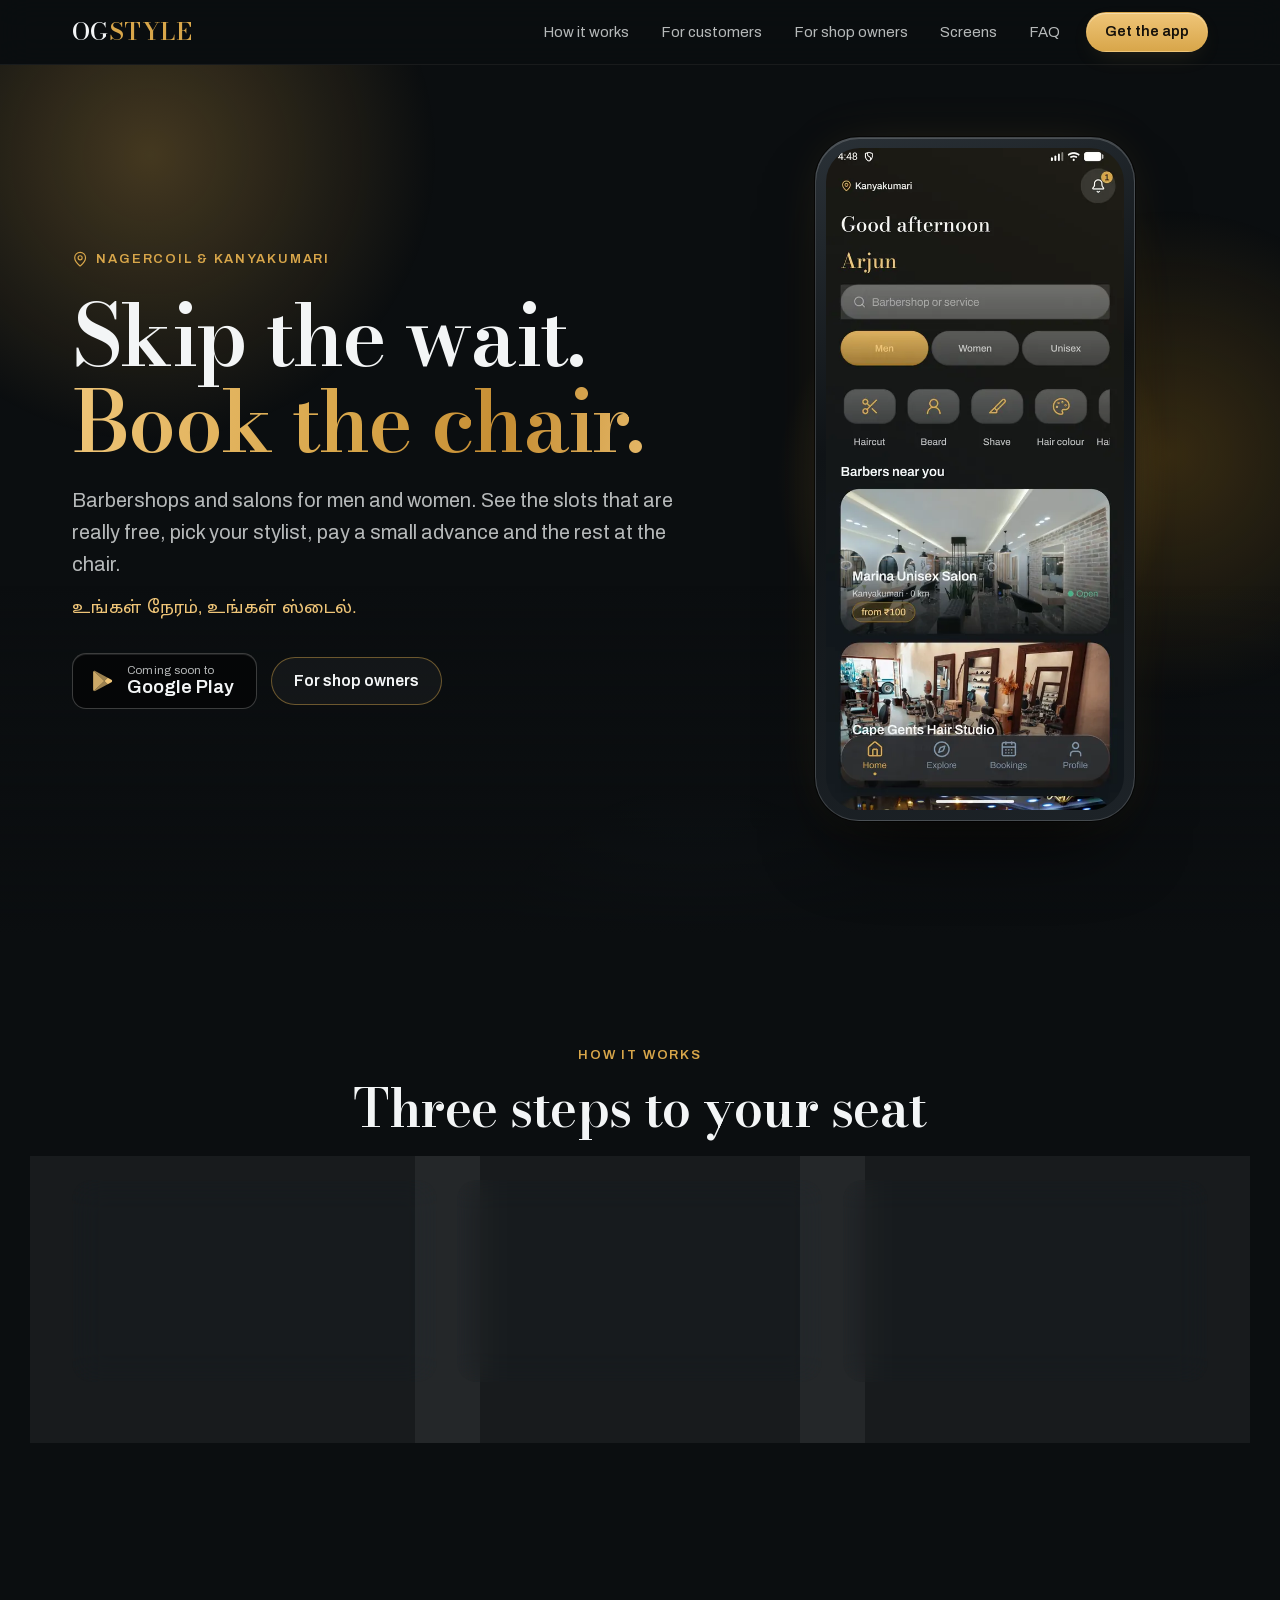
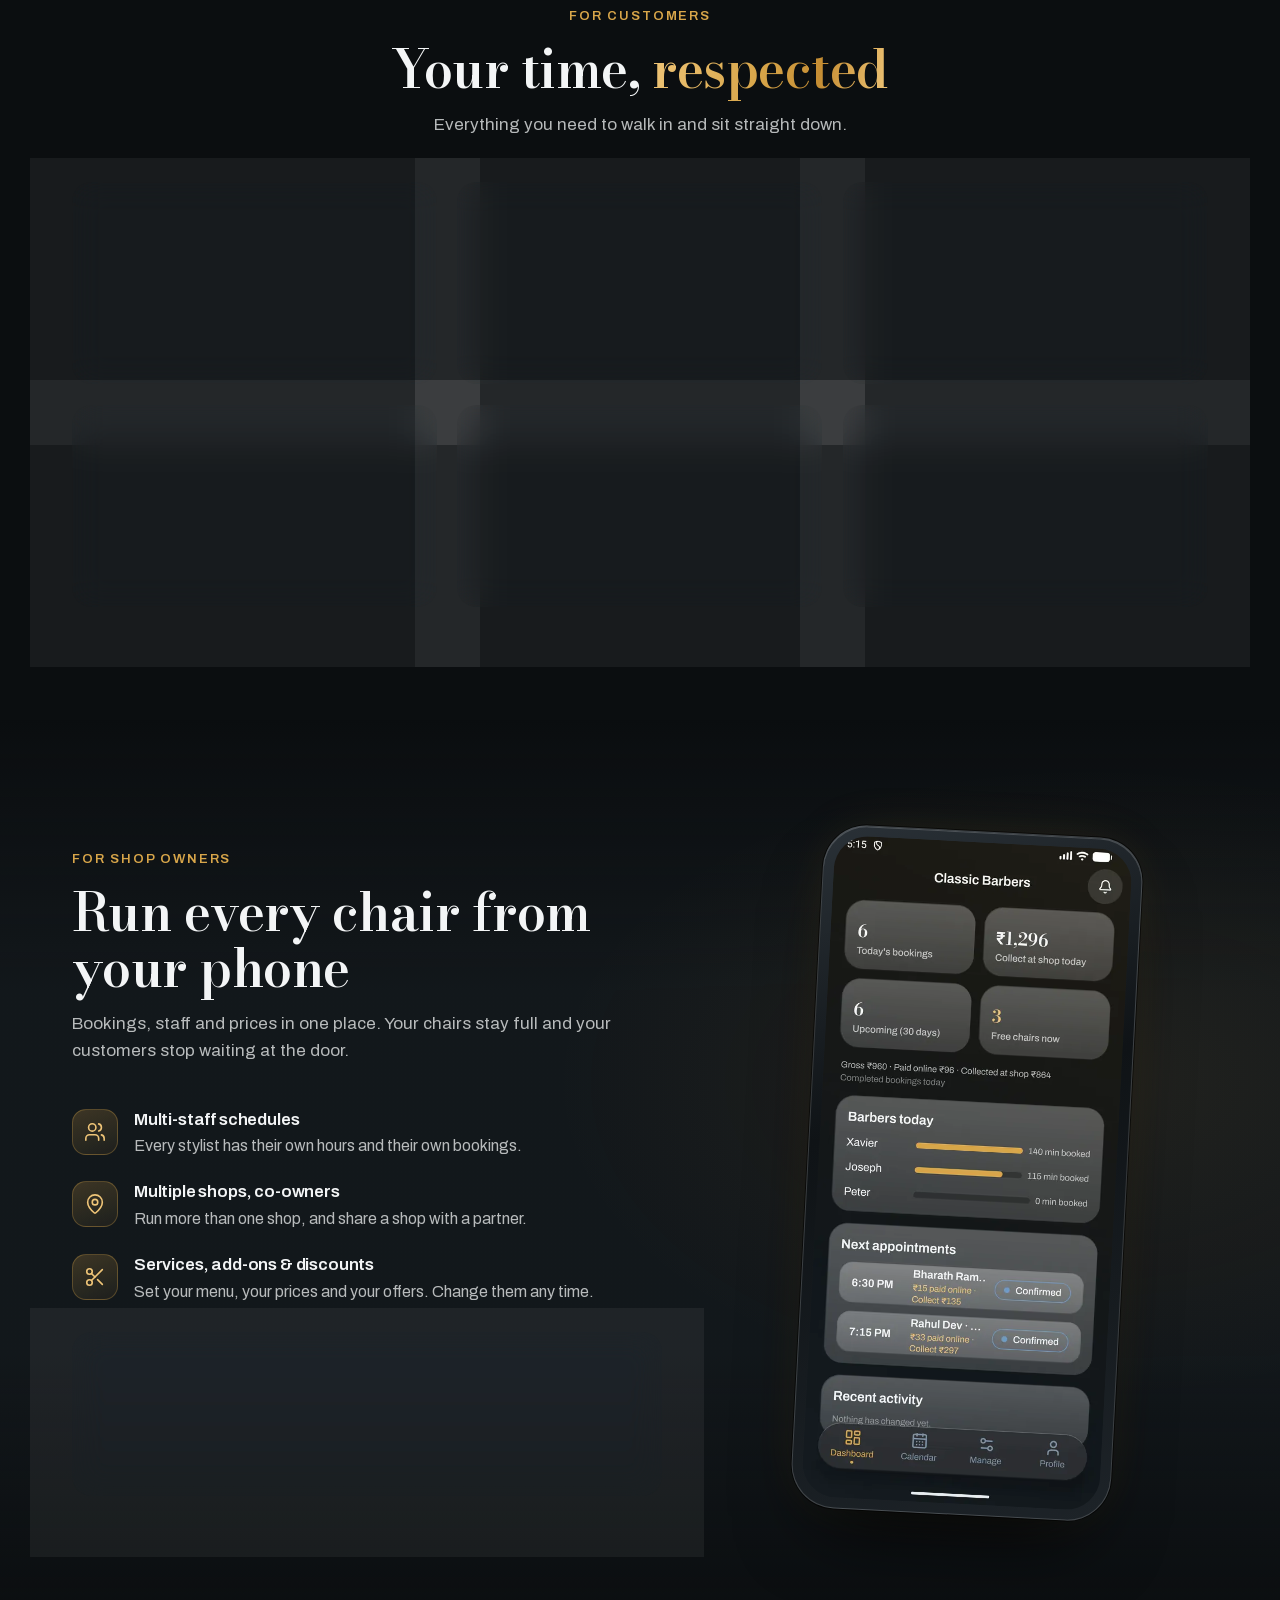
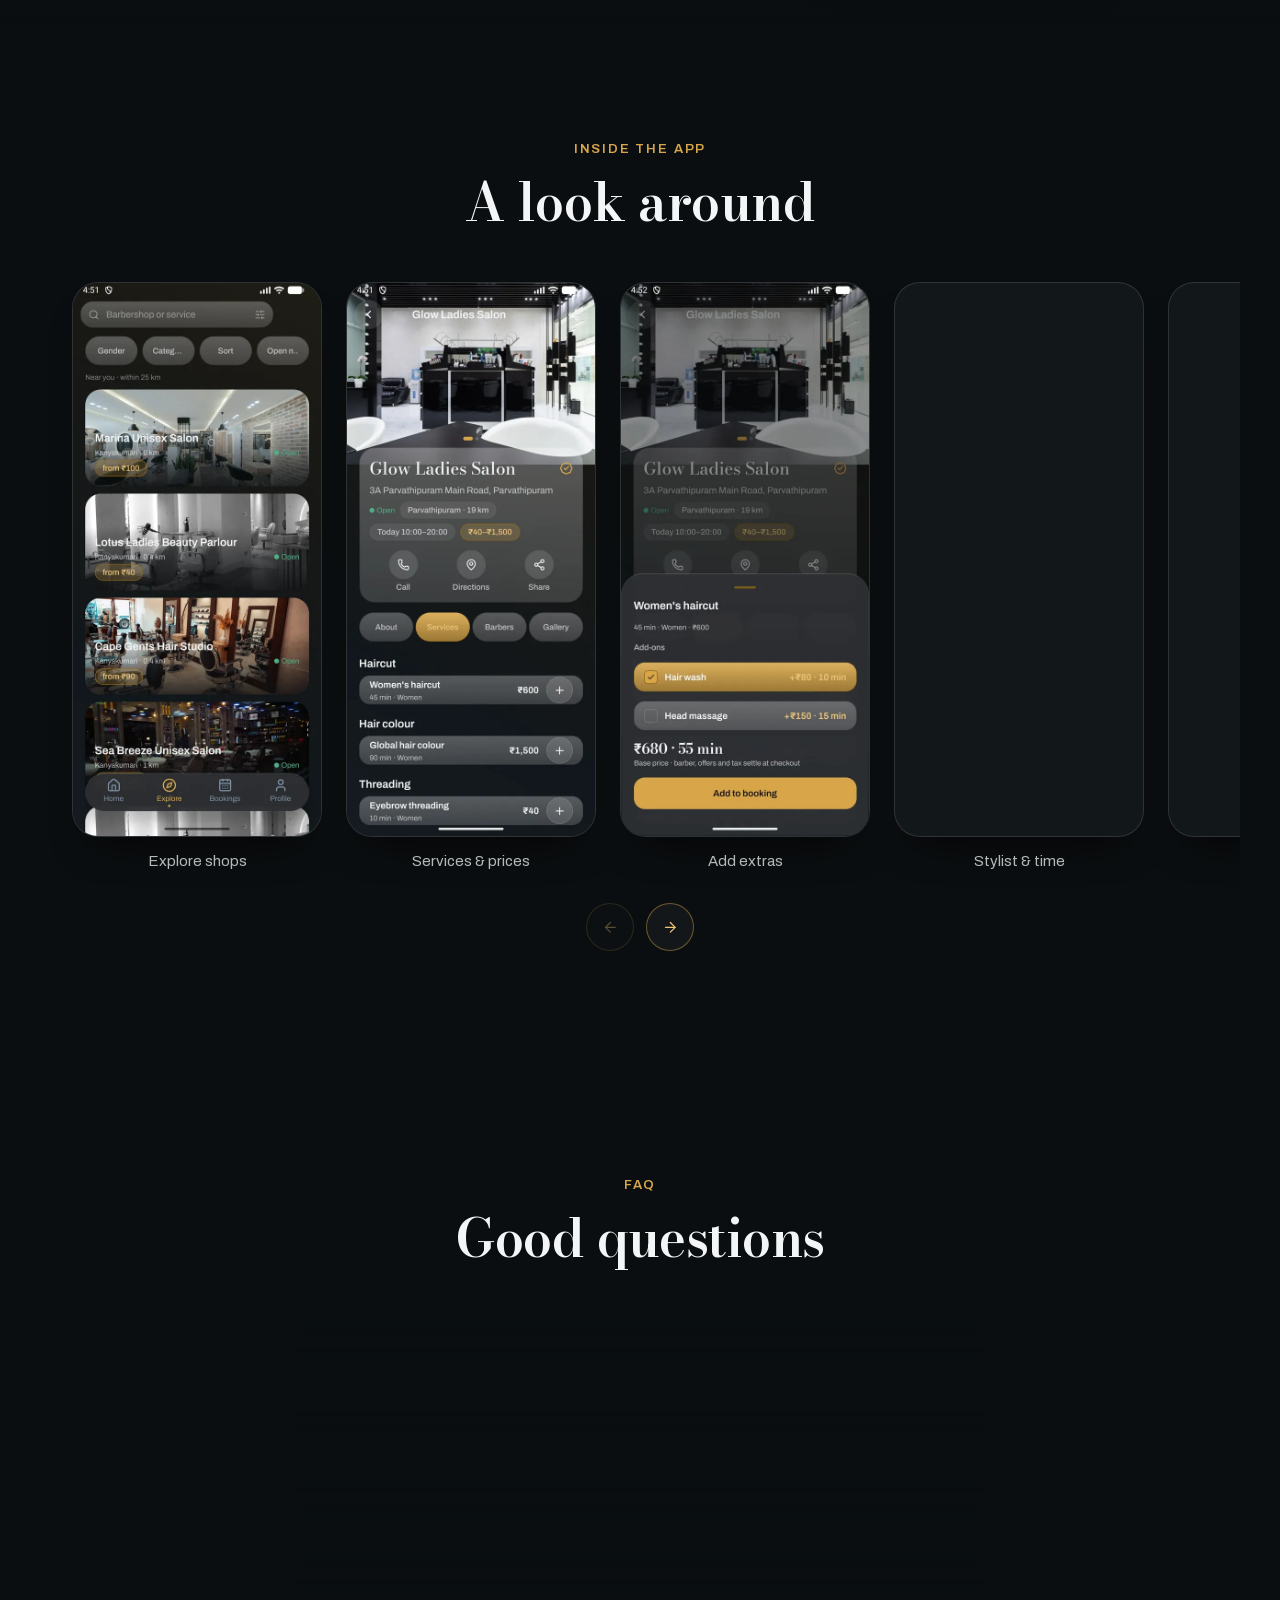
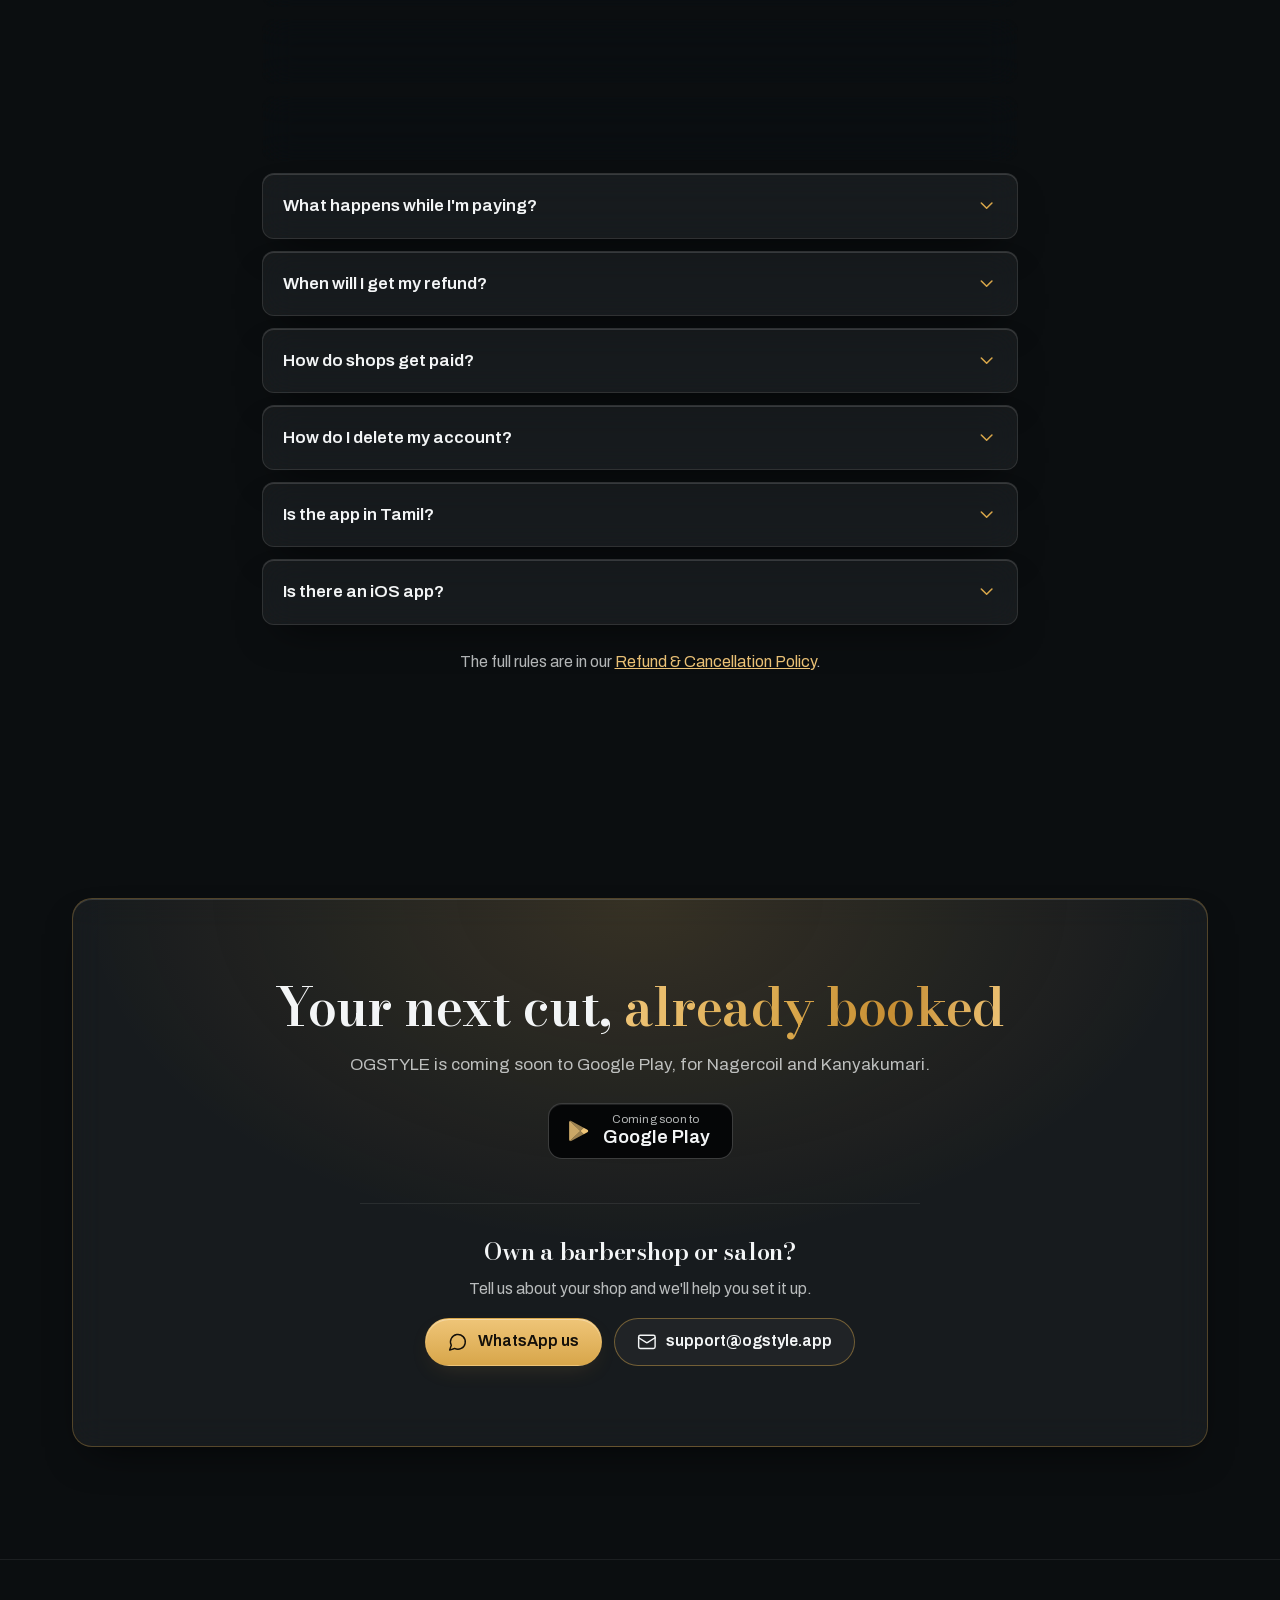
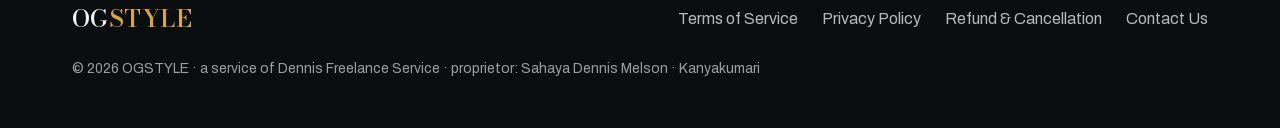
==== commit 49d8f25e: "content(site): Tamil hero line approved by the owner; REVIEW marker removed Co-Authored-By: Claude O" ====
--- a/docs/index.html
+++ b/docs/index.html
@@ -114,8 +114,7 @@
               Barbershops and salons for men and women. See the slots that are really free, pick
               your stylist, pay a small advance and the rest at the chair.
             </p>
-            <!-- REVIEW: Tamil line. Owner's wording (2026-11-21), keep this marker until
-                 checked. Meaning: "Your time, your style." -->
+            <!-- Tamil line approved by the owner 2026-11-22. Meaning: "Your time, your style." -->
             <p class="tamil hero__line" lang="ta" style="--d: 4">உங்கள் நேரம், உங்கள் ஸ்டைல்.</p>
             <div class="hero__ctas hero__line" style="--d: 5">
               <!-- FILL-IN: replace href with the Play Store listing URL once it exists,
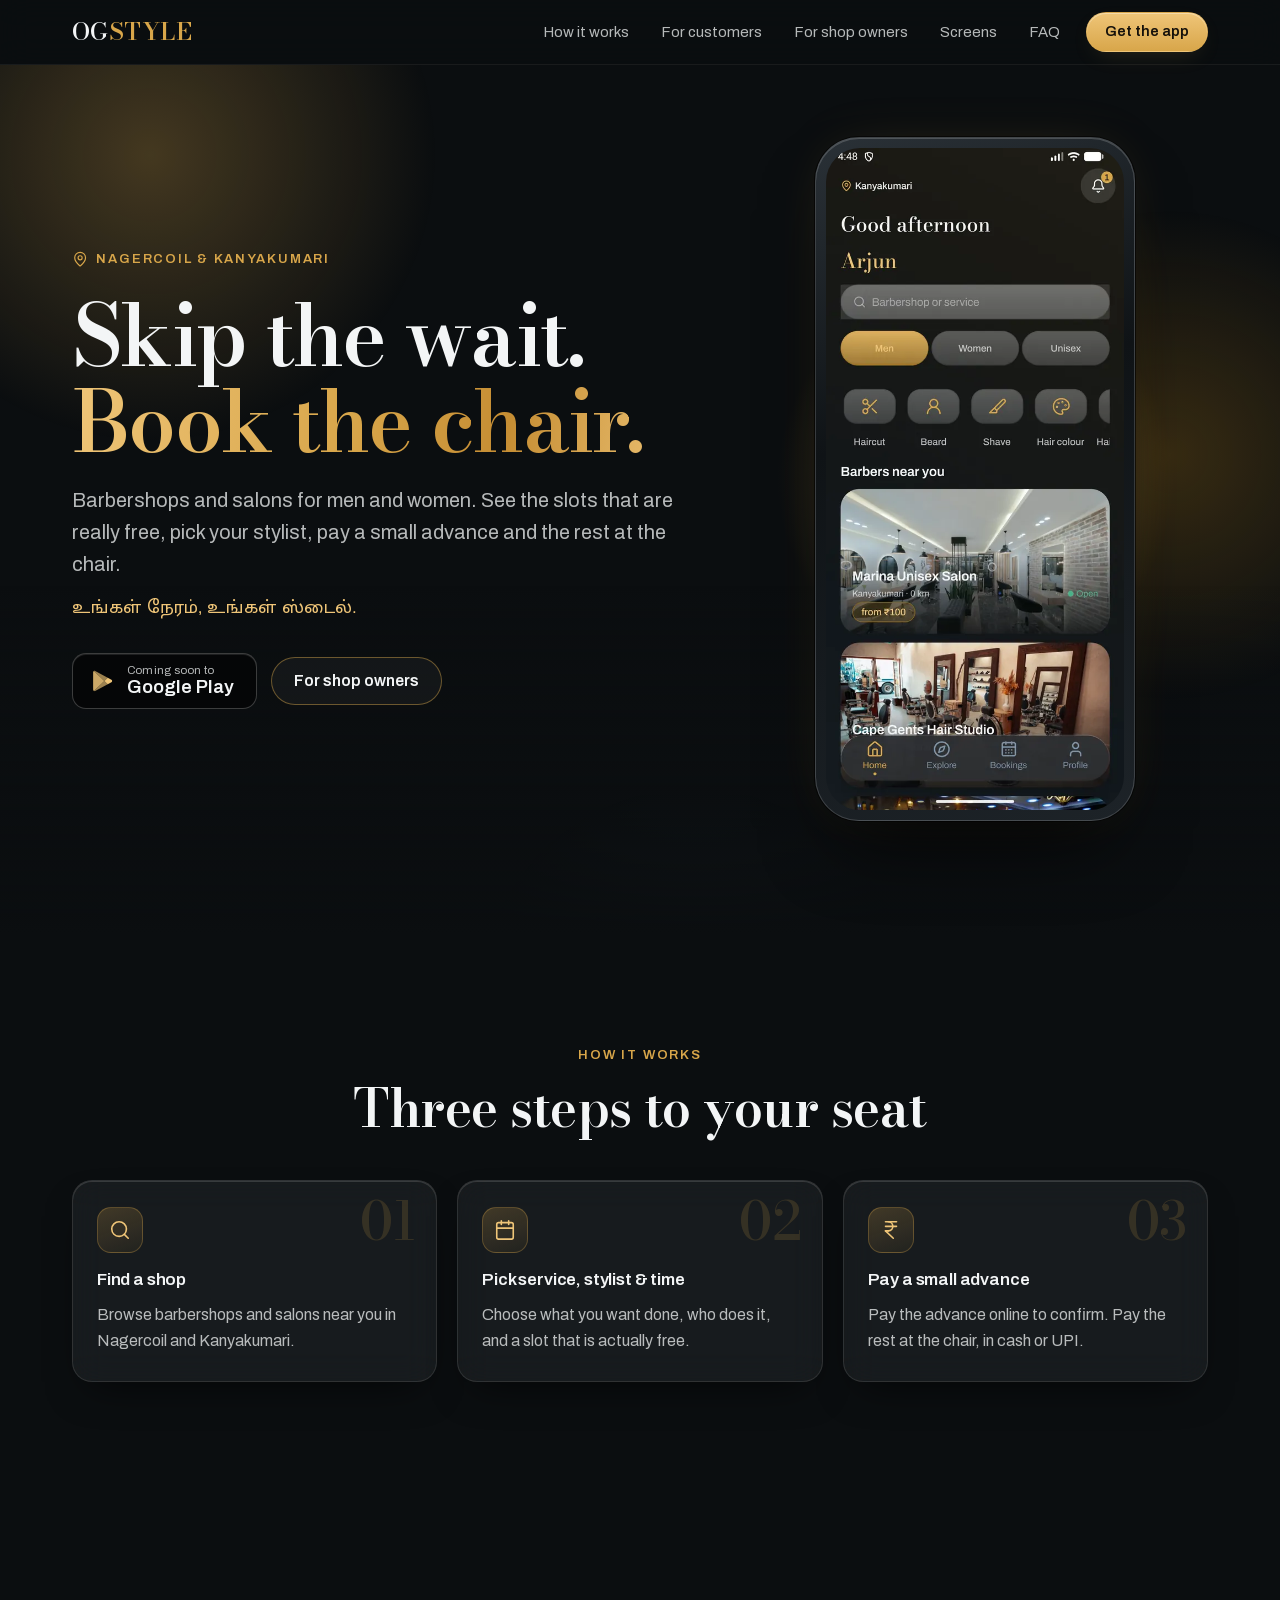
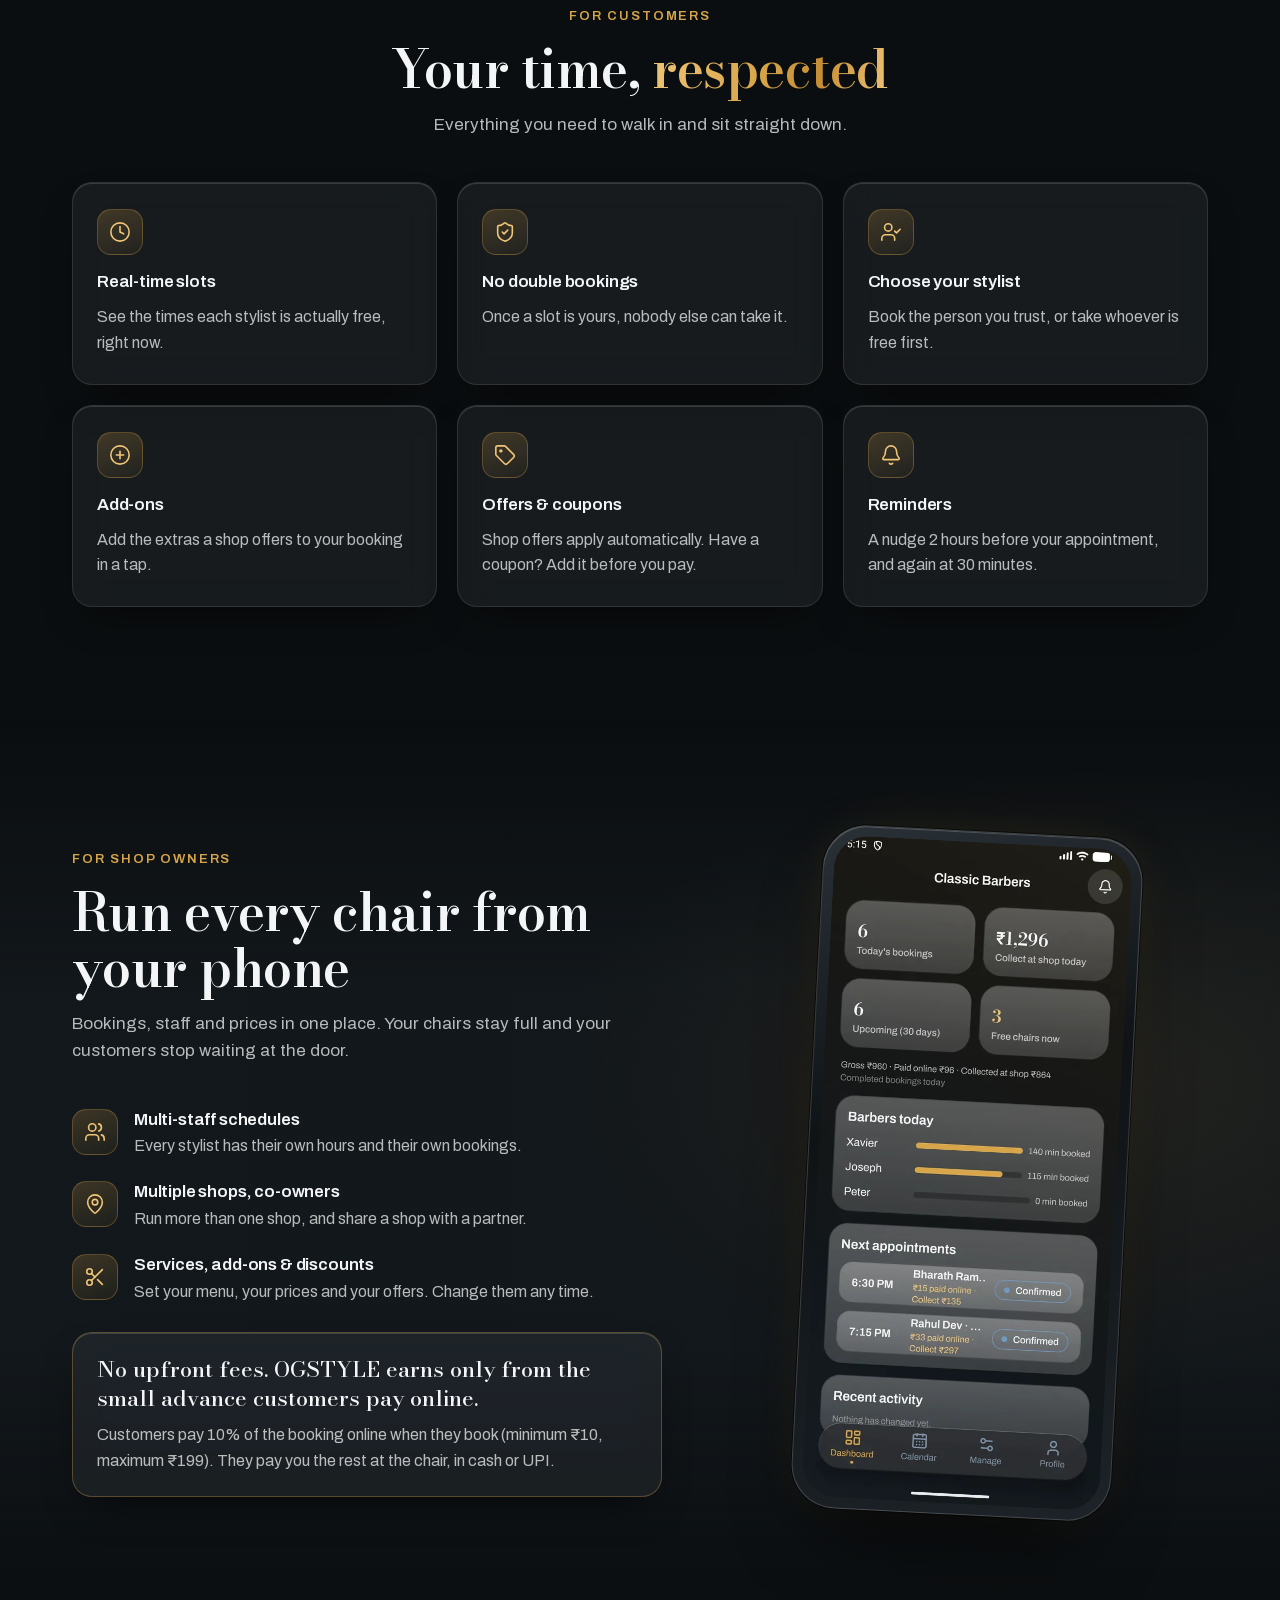
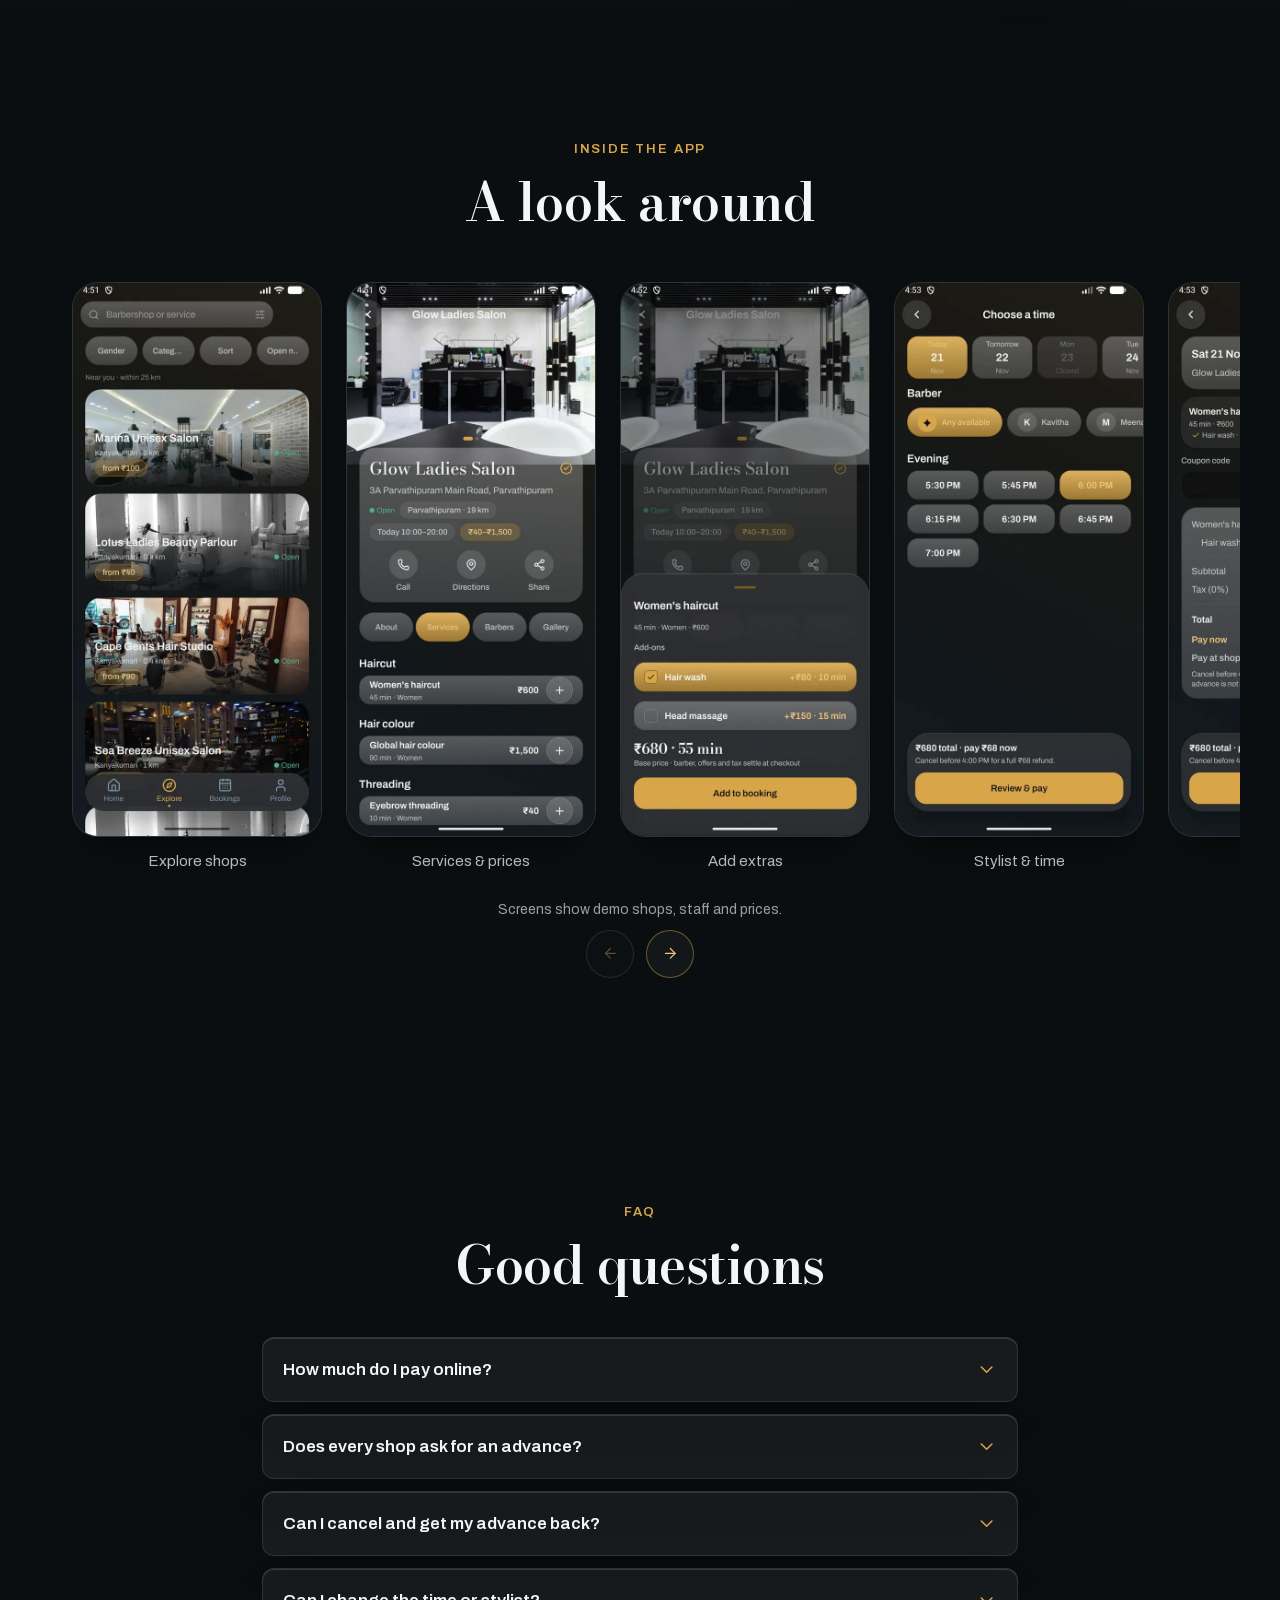
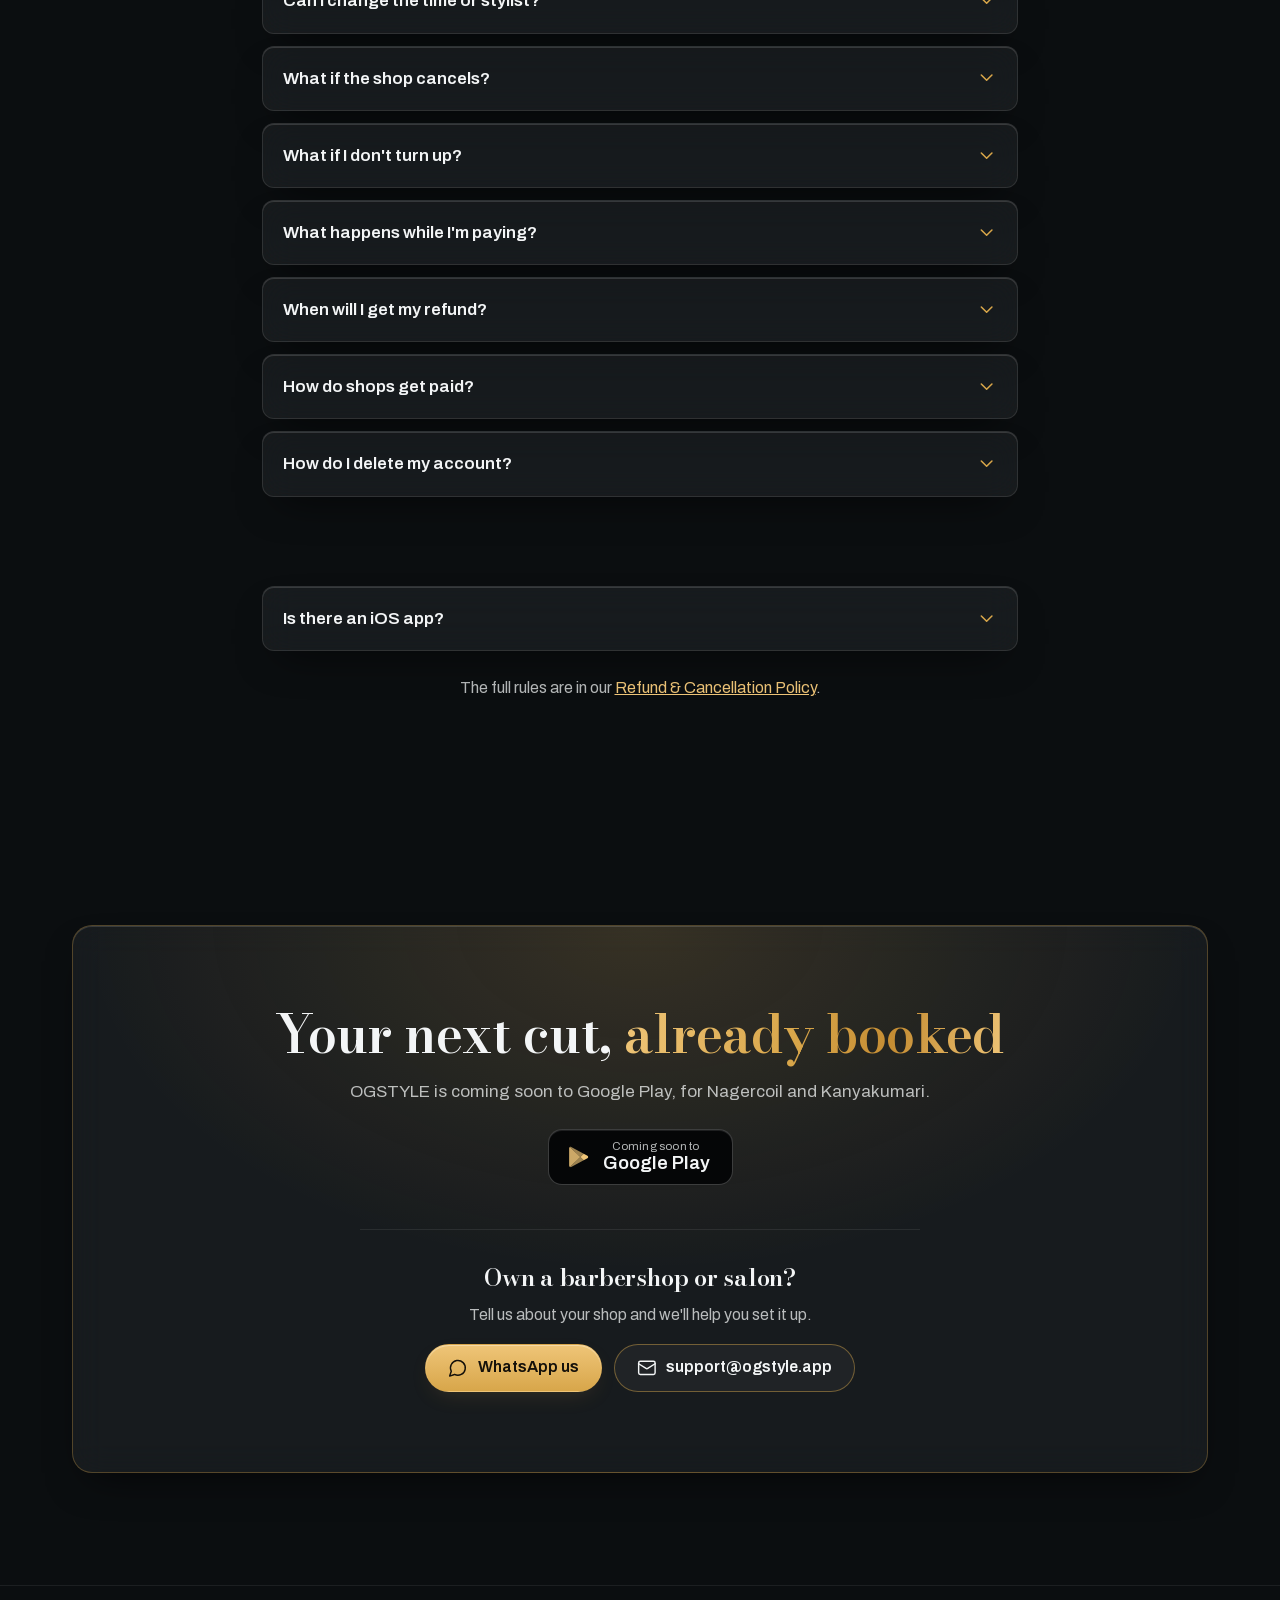
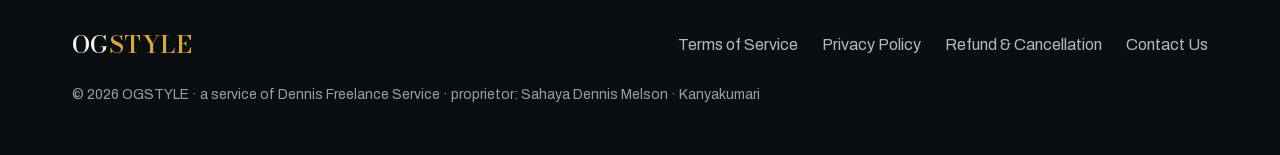
==== commit c3805753: "content(site): caption under the screenshots — demo shops, staff and prices Co-Authored-By: Claude O" ====
--- a/docs/index.html
+++ b/docs/index.html
@@ -320,6 +320,7 @@
                 <p>Manage your shop</p>
               </li>
             </ul>
+            <p class="carousel__note">Screens show demo shops, staff and prices.</p>
             <div class="carousel__controls">
               <button class="carousel__btn" type="button" data-dir="-1" aria-controls="screens-track" aria-label="Previous screens">
                 <svg class="icon" aria-hidden="true"><use href="#i-arrow-left"/></svg>
--- a/docs/landing.css
+++ b/docs/landing.css
@@ -601,6 +601,7 @@
   box-shadow: 0 24px 40px -24px rgba(0, 0, 0, 0.9);
 }
 .shot p { text-align: center; color: var(--text-2); font-size: 0.9375rem; }
+.carousel__note { text-align: center; color: var(--text-3); font-size: 0.875rem; margin-top: 4px; }
 .carousel__controls { display: flex; justify-content: center; gap: 12px; margin-top: 8px; }
 .carousel__btn {
   display: inline-grid;
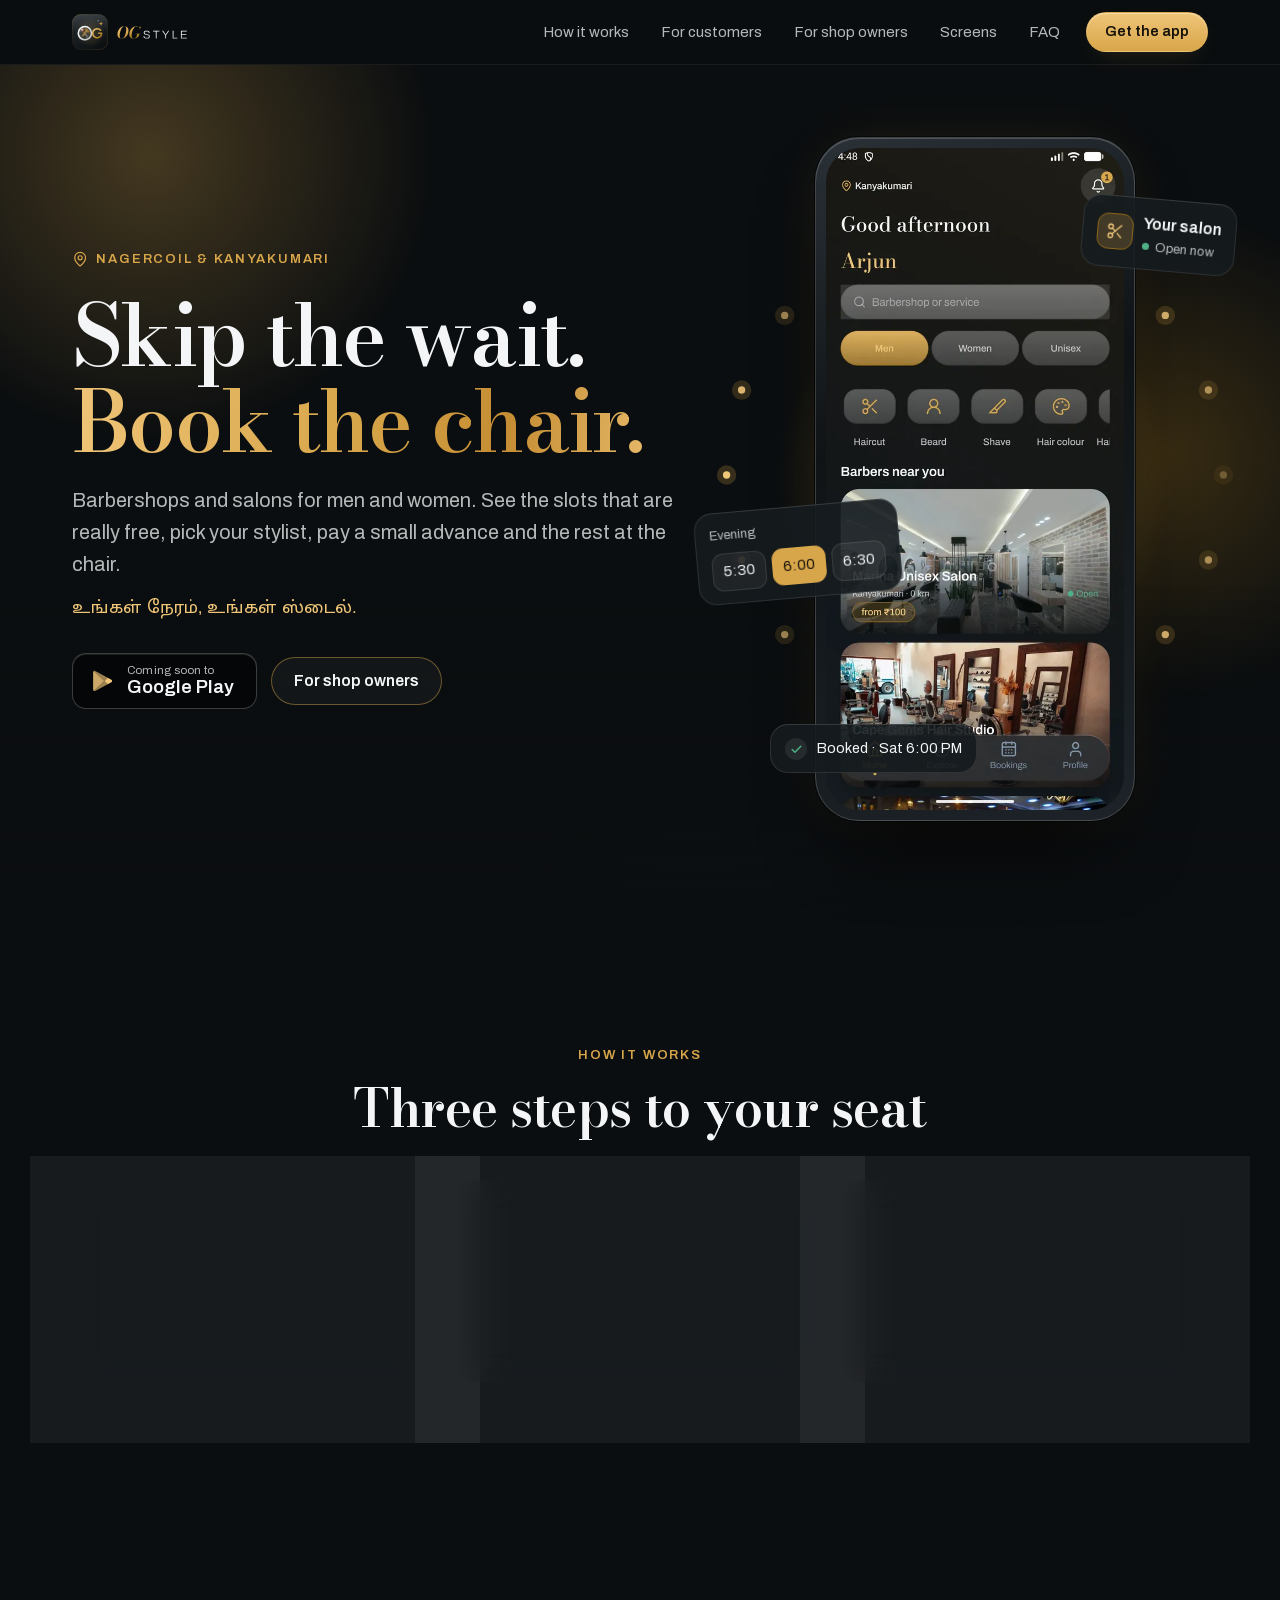
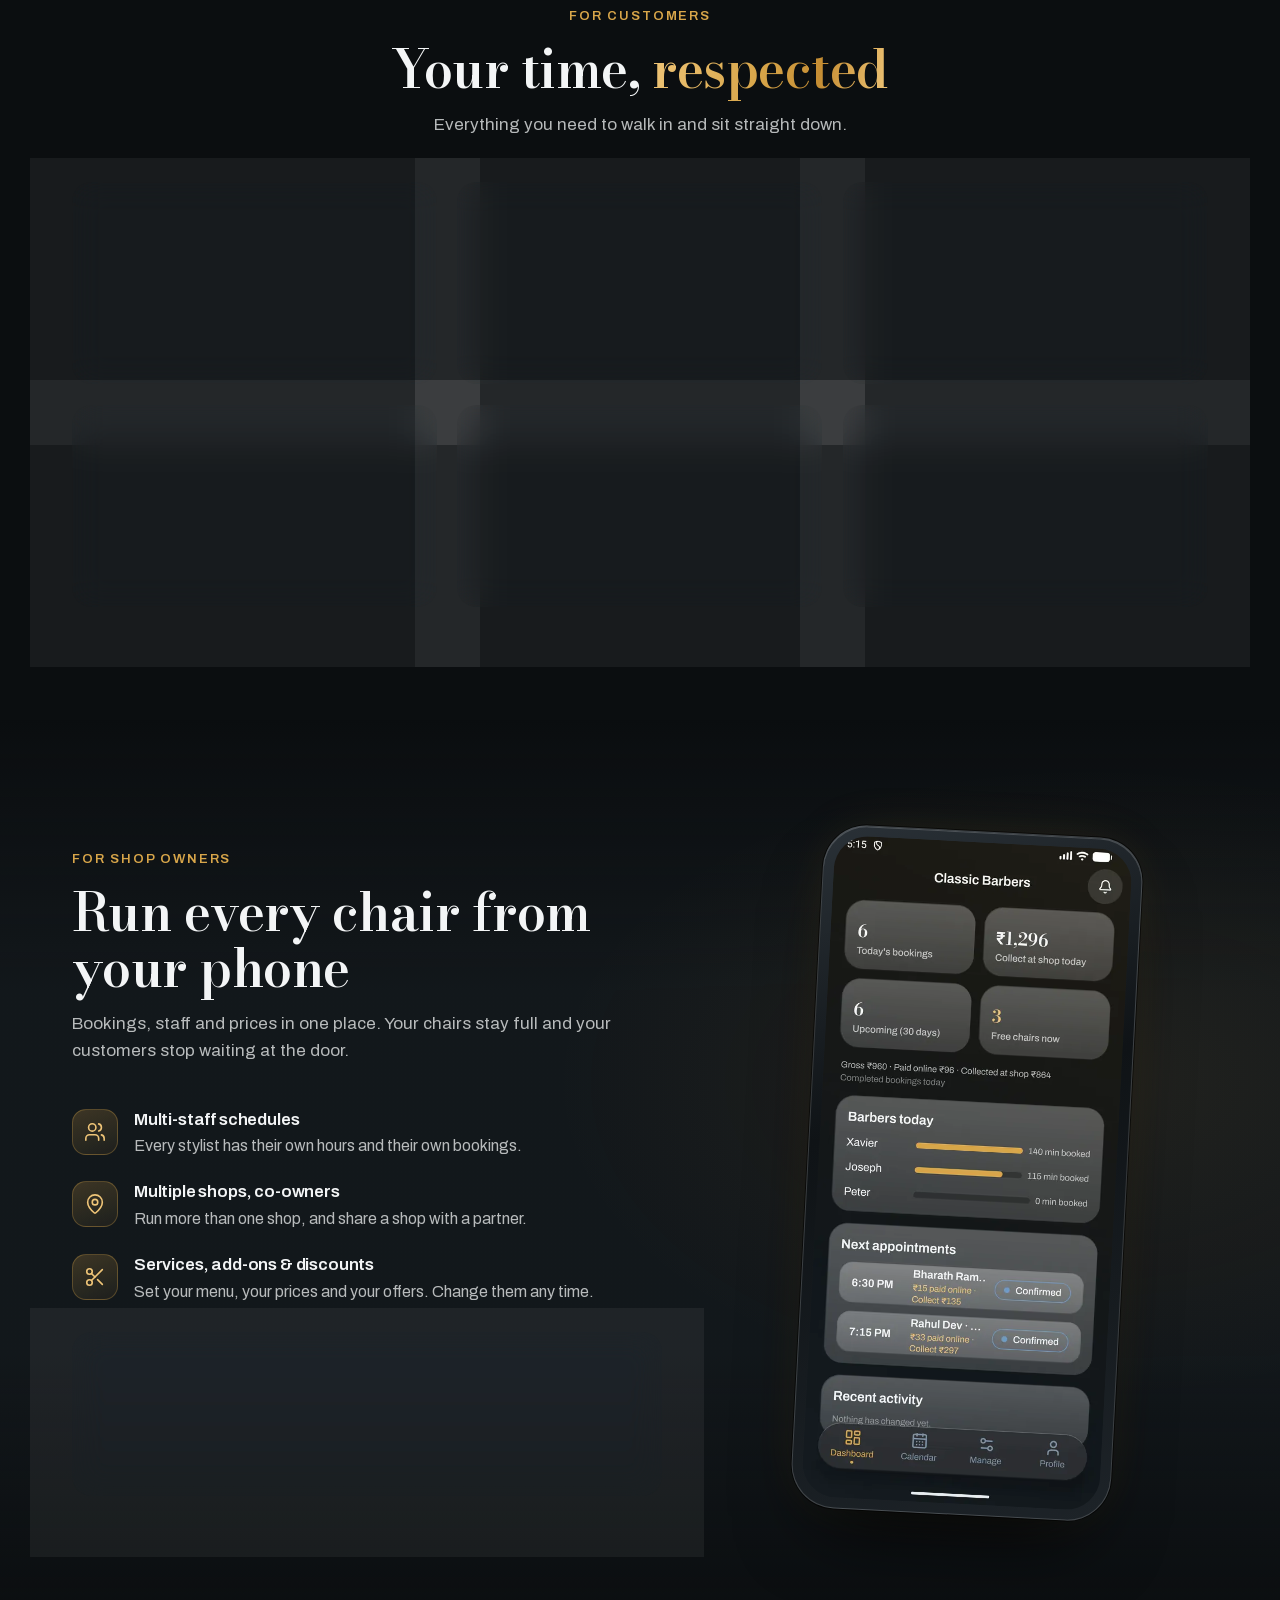
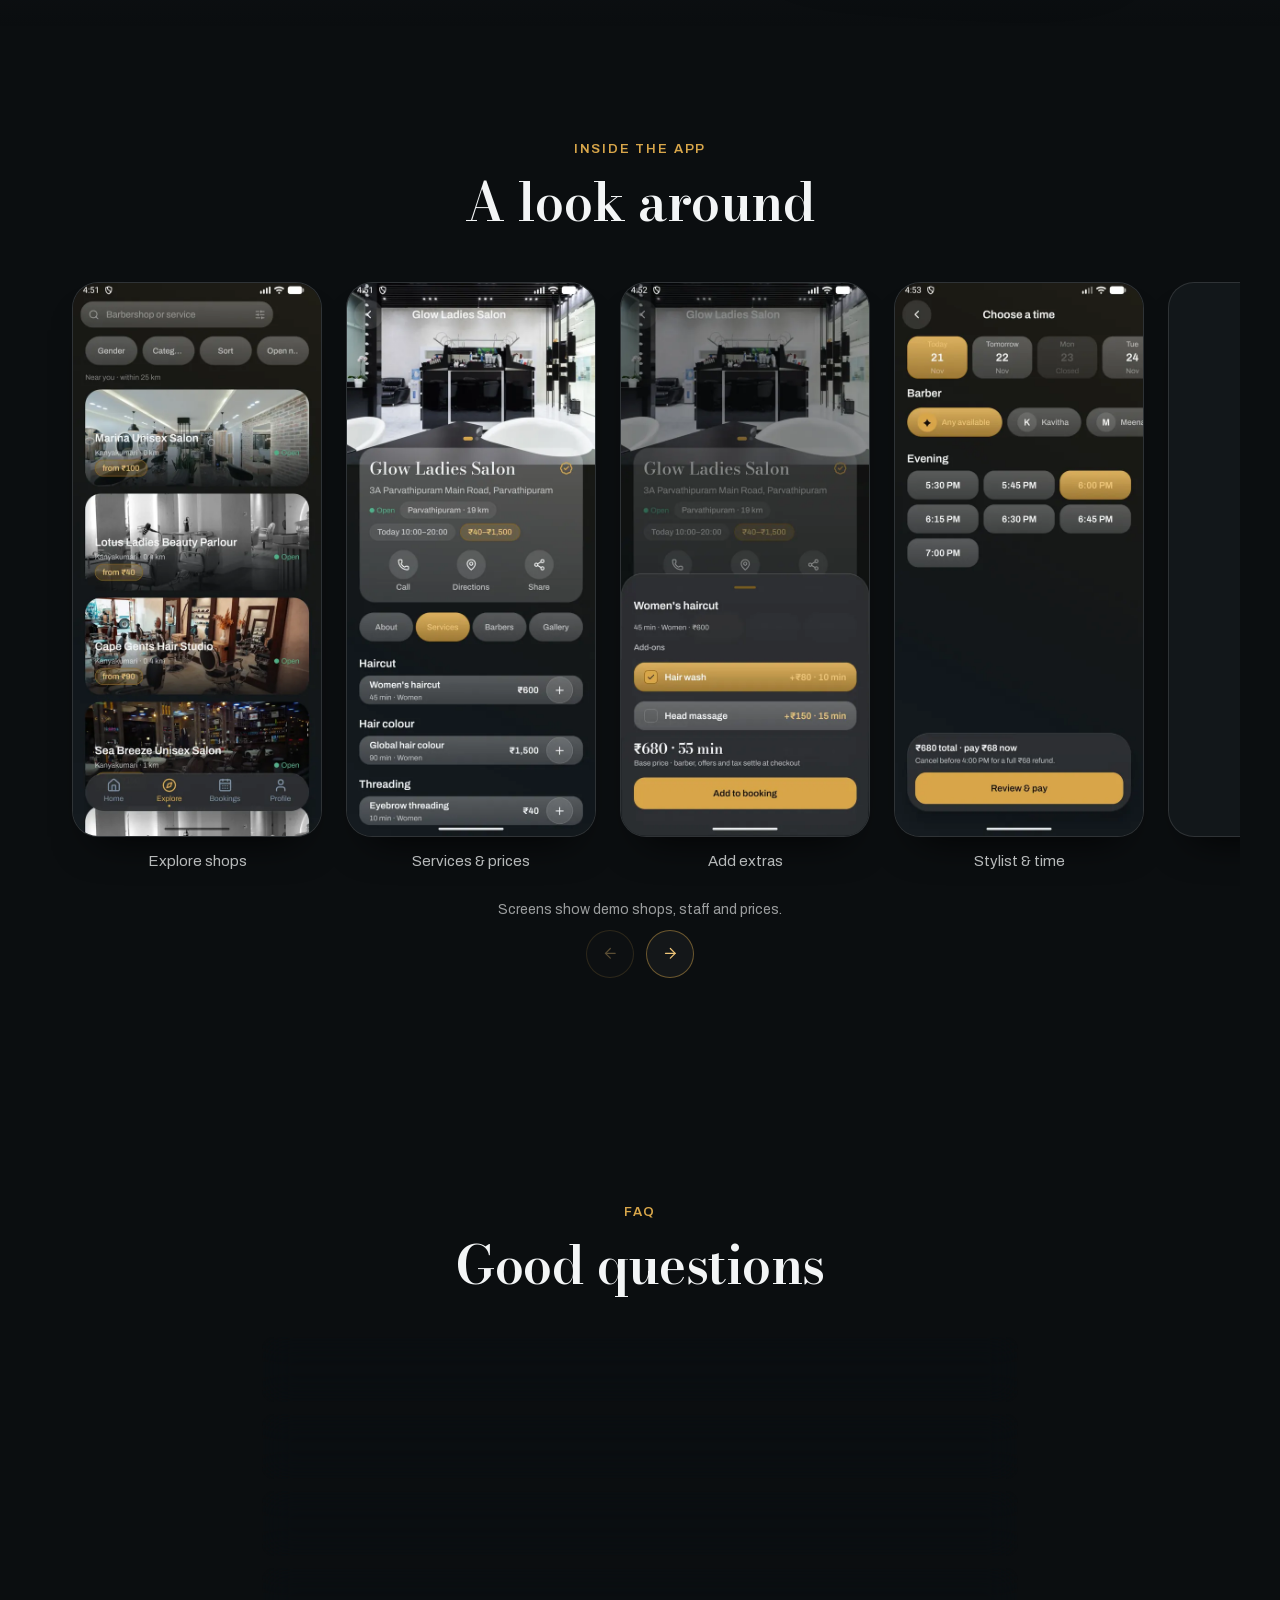
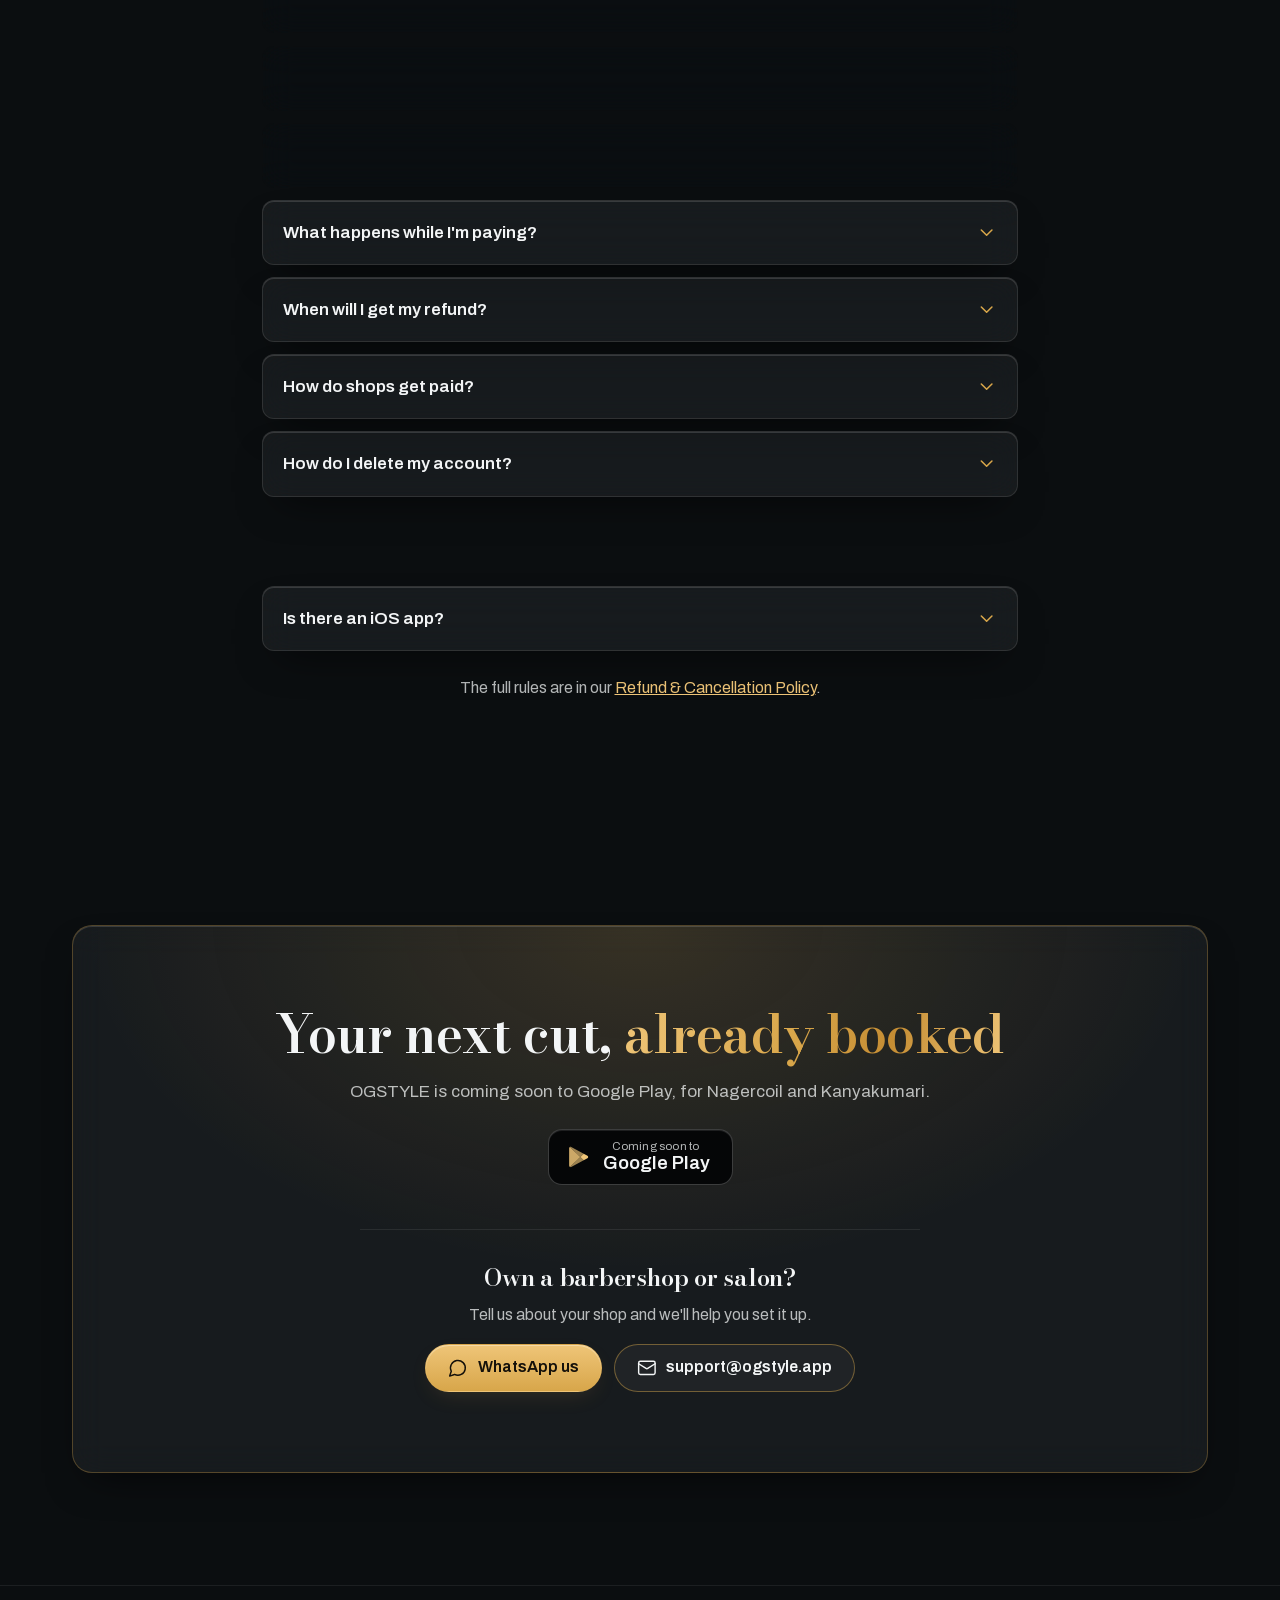
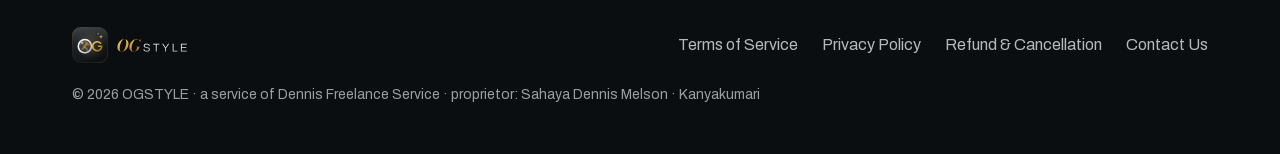
==== commit 0ed570ac: "feat(site): kit logo on every page (light/dark on policy pages), full favicon set + manifest, new OG" ====
--- a/docs/index.html
+++ b/docs/index.html
@@ -20,10 +20,10 @@
       property="og:description"
       content="Barbershops and salons in Nagercoil and Kanyakumari. Live slots, your choice of stylist, a small advance online and the rest at the chair."
     />
-    <meta property="og:image" content="https://ogstyle.app/assets/og.png" />
+    <meta property="og:image" content="https://ogstyle.app/og-image.jpg" />
     <meta property="og:image:width" content="1200" />
     <meta property="og:image:height" content="630" />
-    <meta property="og:image:alt" content="OGSTYLE: skip the wait, book the chair. Nagercoil and Kanyakumari." />
+    <meta property="og:image:alt" content="The OGSTYLE logo: hair, makeup, grooming." />
     <meta property="og:locale" content="en_IN" />
     <meta name="twitter:card" content="summary_large_image" />
     <meta name="twitter:title" content="OGSTYLE — skip the wait, book the chair" />
@@ -31,10 +31,12 @@
       name="twitter:description"
       content="Barbershops and salons in Nagercoil and Kanyakumari. Live slots, a small advance online, the rest at the chair."
     />
-    <meta name="twitter:image" content="https://ogstyle.app/assets/og.png" />
-
+    <meta name="twitter:image" content="https://ogstyle.app/og-image.jpg" />
+
+    <link rel="icon" href="favicon.ico" sizes="any" />
     <link rel="icon" href="favicon.svg" type="image/svg+xml" />
-    <link rel="apple-touch-icon" href="assets/apple-touch-icon.png" />
+    <link rel="apple-touch-icon" href="apple-touch-icon.png" />
+    <link rel="manifest" href="site.webmanifest" />
     <link rel="preload" href="fonts/bodoni-moda-600.woff2" as="font" type="font/woff2" crossorigin />
     <link rel="preload" href="fonts/archivo-400.woff2" as="font" type="font/woff2" crossorigin />
     <link rel="stylesheet" href="landing.css" />
@@ -70,7 +72,7 @@
 
     <header class="nav" id="top">
       <div class="nav__inner container">
-        <a class="logo" href="#top" aria-label="OGSTYLE home">OG<span>STYLE</span></a>
+        <a class="logo" href="#top" aria-label="OGSTYLE home"><img src="assets/logo.svg" width="130" height="40" alt="OGSTYLE" /></a>
         <nav class="nav__links" id="nav-menu" aria-label="Main">
           <a href="#how">How it works</a>
           <a href="#customers">For customers</a>
@@ -131,6 +133,7 @@
           </div>
           <div class="hero__visual">
             <div class="phone-glow" aria-hidden="true"></div>
+            <div class="mirror" aria-hidden="true"><svg class="mirror__bulbs" viewBox="0 0 500 500" aria-hidden="true"><g opacity="0.35"><circle cx="480.0" cy="250.0" r="9" fill="rgba(216,166,74,0.22)"/><circle cx="480.0" cy="250.0" r="3.4" fill="#EFC578"/></g><g opacity="0.67"><circle cx="466.1" cy="328.7" r="9" fill="rgba(216,166,74,0.22)"/><circle cx="466.1" cy="328.7" r="3.4" fill="#EFC578"/></g><g opacity="0.91"><circle cx="426.2" cy="397.8" r="9" fill="rgba(216,166,74,0.22)"/><circle cx="426.2" cy="397.8" r="3.4" fill="#EFC578"/></g><g opacity="1.0"><circle cx="365.0" cy="449.2" r="9" fill="rgba(216,166,74,0.22)"/><circle cx="365.0" cy="449.2" r="3.4" fill="#EFC578"/></g><g opacity="0.91"><circle cx="289.9" cy="476.5" r="9" fill="rgba(216,166,74,0.22)"/><circle cx="289.9" cy="476.5" r="3.4" fill="#EFC578"/></g><g opacity="0.67"><circle cx="210.1" cy="476.5" r="9" fill="rgba(216,166,74,0.22)"/><circle cx="210.1" cy="476.5" r="3.4" fill="#EFC578"/></g><g opacity="0.35"><circle cx="135.0" cy="449.2" r="9" fill="rgba(216,166,74,0.22)"/><circle cx="135.0" cy="449.2" r="3.4" fill="#EFC578"/></g><g opacity="0.67"><circle cx="73.8" cy="397.8" r="9" fill="rgba(216,166,74,0.22)"/><circle cx="73.8" cy="397.8" r="3.4" fill="#EFC578"/></g><g opacity="0.91"><circle cx="33.9" cy="328.7" r="9" fill="rgba(216,166,74,0.22)"/><circle cx="33.9" cy="328.7" r="3.4" fill="#EFC578"/></g><g opacity="1.0"><circle cx="20.0" cy="250.0" r="9" fill="rgba(216,166,74,0.22)"/><circle cx="20.0" cy="250.0" r="3.4" fill="#EFC578"/></g><g opacity="0.91"><circle cx="33.9" cy="171.3" r="9" fill="rgba(216,166,74,0.22)"/><circle cx="33.9" cy="171.3" r="3.4" fill="#EFC578"/></g><g opacity="0.67"><circle cx="73.8" cy="102.2" r="9" fill="rgba(216,166,74,0.22)"/><circle cx="73.8" cy="102.2" r="3.4" fill="#EFC578"/></g><g opacity="0.35"><circle cx="135.0" cy="50.8" r="9" fill="rgba(216,166,74,0.22)"/><circle cx="135.0" cy="50.8" r="3.4" fill="#EFC578"/></g><g opacity="0.68"><circle cx="210.1" cy="23.5" r="9" fill="rgba(216,166,74,0.22)"/><circle cx="210.1" cy="23.5" r="3.4" fill="#EFC578"/></g><g opacity="0.91"><circle cx="289.9" cy="23.5" r="9" fill="rgba(216,166,74,0.22)"/><circle cx="289.9" cy="23.5" r="3.4" fill="#EFC578"/></g><g opacity="1.0"><circle cx="365.0" cy="50.8" r="9" fill="rgba(216,166,74,0.22)"/><circle cx="365.0" cy="50.8" r="3.4" fill="#EFC578"/></g><g opacity="0.91"><circle cx="426.2" cy="102.2" r="9" fill="rgba(216,166,74,0.22)"/><circle cx="426.2" cy="102.2" r="3.4" fill="#EFC578"/></g><g opacity="0.68"><circle cx="466.1" cy="171.3" r="9" fill="rgba(216,166,74,0.22)"/><circle cx="466.1" cy="171.3" r="3.4" fill="#EFC578"/></g></svg></div>
             <figure class="phone" data-parallax>
               <img
                 src="assets/screens/02-home.webp"
@@ -140,6 +143,18 @@
                 fetchpriority="high"
               />
             </figure>
+            <!-- Fragments of the booking flow, floating at depth (same as the app's welcome). Decorative. -->
+            <div class="fcard fcard--shop" aria-hidden="true">
+              <span class="fcard__icon"><svg class="icon"><use href="#i-scissors"/></svg></span>
+              <span><strong>Your salon</strong><small><i class="dot"></i>Open now</small></span>
+            </div>
+            <div class="fcard fcard--slots" aria-hidden="true">
+              <small>Evening</small>
+              <span class="chips"><b>5:30</b><b class="on">6:00</b><b>6:30</b></span>
+            </div>
+            <div class="fcard fcard--booked" aria-hidden="true">
+              <span class="tick"><svg viewBox="0 0 24 24" class="icon"><path d="M20 6 9 17l-5-5"/></svg></span>Booked · Sat 6:00 PM
+            </div>
           </div>
         </div>
       </section>
@@ -481,7 +496,7 @@
 
     <footer class="footer">
       <div class="container footer__inner">
-        <a class="logo" href="#top" aria-label="OGSTYLE, back to top">OG<span>STYLE</span></a>
+        <a class="logo" href="#top" aria-label="OGSTYLE, back to top"><img src="assets/logo.svg" width="130" height="40" alt="OGSTYLE" /></a>
         <nav aria-label="Policies">
           <ul class="footer__links">
             <li><a href="terms/">Terms of Service</a></li>
--- a/docs/landing.css
+++ b/docs/landing.css
@@ -291,6 +291,7 @@
   margin-right: auto;
 }
 .logo span { color: var(--brass); }
+.logo img { display: block; height: 36px; width: auto; }
 .nav__links { display: none; }
 .nav__links a {
   color: var(--text-2);
@@ -476,6 +477,125 @@
   .phone { width: 320px; }
 }
 
+
+/* ---------- Hero scene: mirror bulbs + floating booking cards (as in the app) ---------- */
+.mirror {
+  position: absolute;
+  width: min(118vw, 540px);
+  aspect-ratio: 1;
+  pointer-events: none;
+}
+.mirror__bulbs {
+  width: 100%;
+  height: 100%;
+  animation: turn 60s linear infinite;
+}
+@keyframes turn { to { transform: rotate(360deg); } }
+
+.fcard {
+  position: absolute;
+  z-index: 2;
+  display: flex;
+  align-items: center;
+  gap: 10px;
+  padding: 12px 14px;
+  border-radius: 18px;
+  background: rgba(22, 27, 31, 0.9);
+  border: 1px solid var(--glass-stroke);
+  border-top-color: var(--glass-highlight);
+  color: var(--text);
+  font-size: 0.9rem;
+  white-space: nowrap;
+  overflow: hidden;
+  opacity: 0;
+  animation:
+    card-in 0.9s var(--ease) var(--in) both,
+    bob var(--float) ease-in-out calc(var(--in) + 0.9s) infinite alternate;
+}
+/* a brass sheen crossing each card now and then */
+.fcard::after {
+  content: '';
+  position: absolute;
+  inset: -40% auto -40% 0;
+  width: 70px;
+  background: linear-gradient(90deg, transparent, var(--brass-glow), transparent);
+  transform: translateX(-120px) rotate(15deg);
+  animation: sheen 6s ease-in-out calc(var(--in) + 1.5s) infinite;
+}
+@keyframes card-in {
+  from { opacity: 0; transform: translate3d(0, 26px, 0) rotate(var(--tilt)); }
+  to { opacity: 1; transform: translate3d(0, 0, 0) rotate(var(--tilt)); }
+}
+@keyframes bob {
+  from { opacity: 1; transform: translate3d(0, 0, 0) rotate(var(--tilt)); }
+  to { opacity: 1; transform: translate3d(0, 12px, 0) rotate(var(--tilt)); }
+}
+@keyframes sheen {
+  0%, 70% { transform: translateX(-120px) rotate(15deg); }
+  100% { transform: translateX(320px) rotate(15deg); }
+}
+.fcard strong { display: block; font-weight: 600; font-size: 1rem; }
+.fcard small { display: flex; align-items: center; gap: 6px; color: var(--text-2); font-size: 0.8rem; }
+.fcard__icon {
+  display: grid;
+  place-items: center;
+  width: 36px;
+  height: 36px;
+  border-radius: 11px;
+  background: var(--brass-glow);
+  border: 1px solid var(--brass-deep);
+  color: var(--brass-bright);
+}
+.fcard .icon { width: 18px; height: 18px; }
+.dot { width: 7px; height: 7px; border-radius: 50%; background: #4fb286; display: inline-block; }
+
+.fcard--shop { --tilt: 5deg; --in: 0.95s; --float: 4s; top: 9%; right: -6%; }
+.fcard--slots {
+  --tilt: -5deg; --in: 0.8s; --float: 3.5s;
+  top: 54%; left: -10%;
+  flex-direction: column;
+  align-items: flex-start;
+  gap: 8px;
+}
+.fcard--booked { --tilt: 0deg; --in: 1.15s; --float: 3s; bottom: 7%; left: 6%; }
+
+.chips { display: flex; gap: 6px; }
+.chips b {
+  padding: 6px 10px;
+  border-radius: 11px;
+  font-weight: 500;
+  background: rgba(255, 255, 255, 0.05);
+  border: 1px solid var(--glass-stroke);
+}
+.chips b.on {
+  background: var(--brass);
+  border-color: transparent;
+  color: #14100a;
+  animation: pop 0.5s cubic-bezier(0.34, 1.8, 0.64, 1) 2.1s both;
+}
+.tick {
+  display: grid;
+  place-items: center;
+  width: 22px;
+  height: 22px;
+  border-radius: 50%;
+  background: rgba(255, 255, 255, 0.08);
+  color: #4fb286;
+  animation: pop 0.5s cubic-bezier(0.34, 1.8, 0.64, 1) 2.4s both;
+}
+.tick .icon { width: 13px; height: 13px; stroke-width: 2.6; }
+@keyframes pop {
+  from { opacity: 0.35; transform: scale(0.8); }
+  to { opacity: 1; transform: scale(1); }
+}
+
+@media (max-width: 899px) {
+  .fcard { font-size: 0.8rem; padding: 10px 12px; }
+  .fcard--shop { right: 0; top: 4%; }
+  .fcard--slots { left: 0; }
+  .fcard--booked { left: 50%; margin-left: -100px; bottom: 2%; }
+}
+
 /* ---------- Sections ---------- */
 .section { position: relative; padding: 72px 0; }
 @media (min-width: 900px) { .section { padding: 112px 0; } }
@@ -713,4 +833,6 @@
     transition-delay: 0s !important;
   }
   .js .reveal { opacity: 1; transform: none; }
-}
+  .fcard { opacity: 1; transform: rotate(var(--tilt)); }
+  .fcard::after { display: none; }
+}
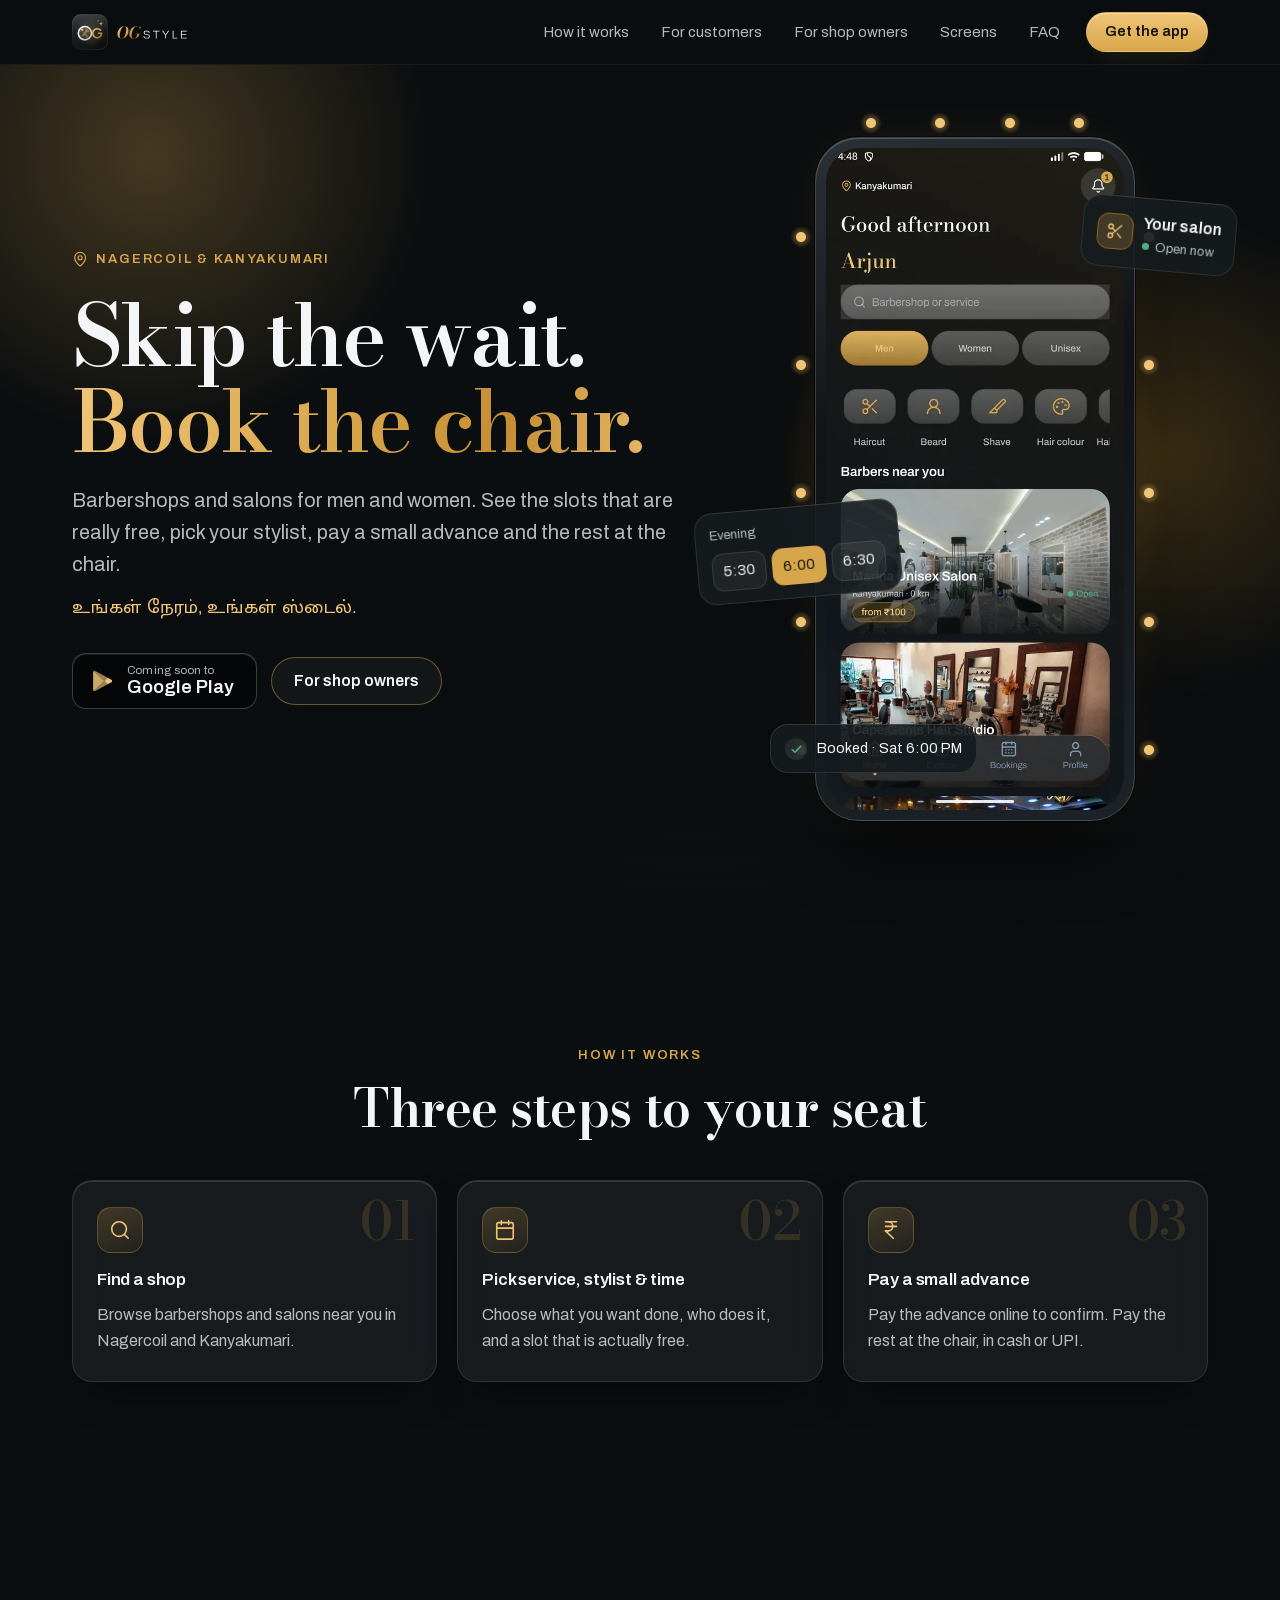
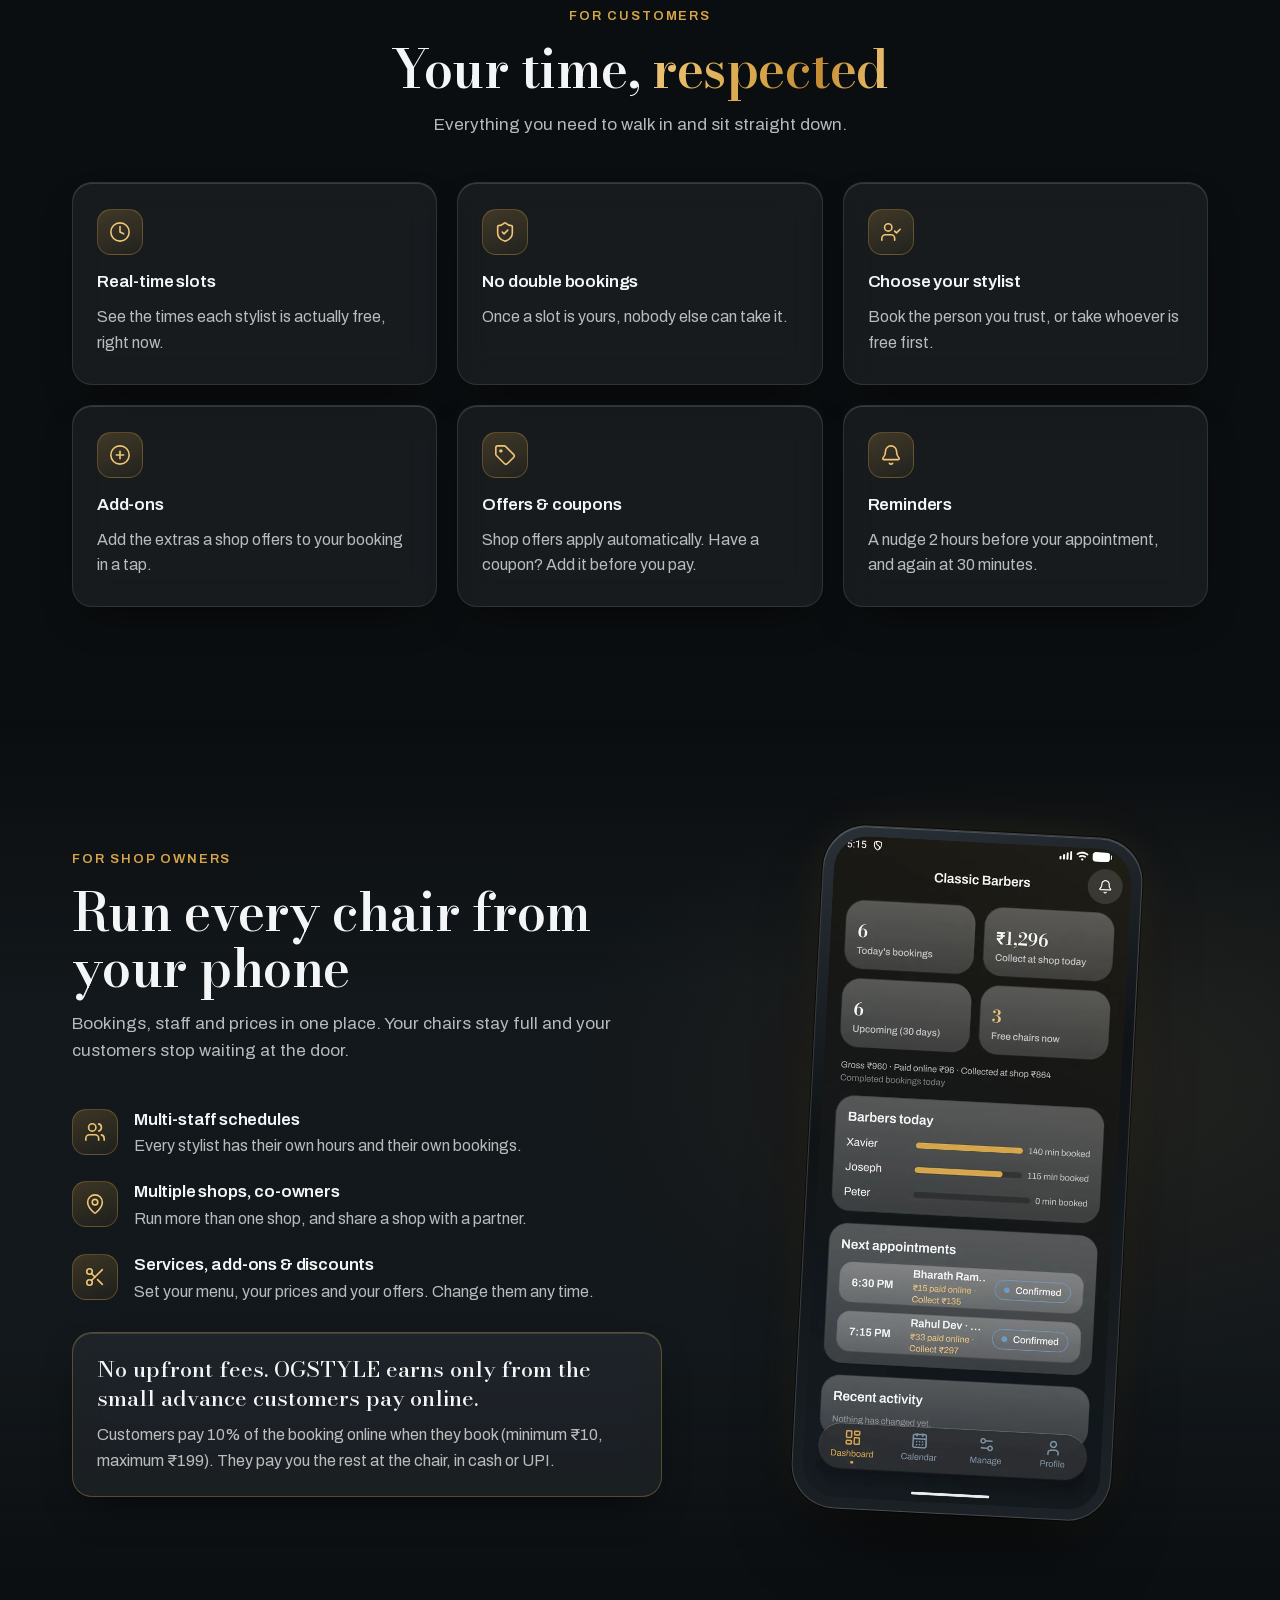
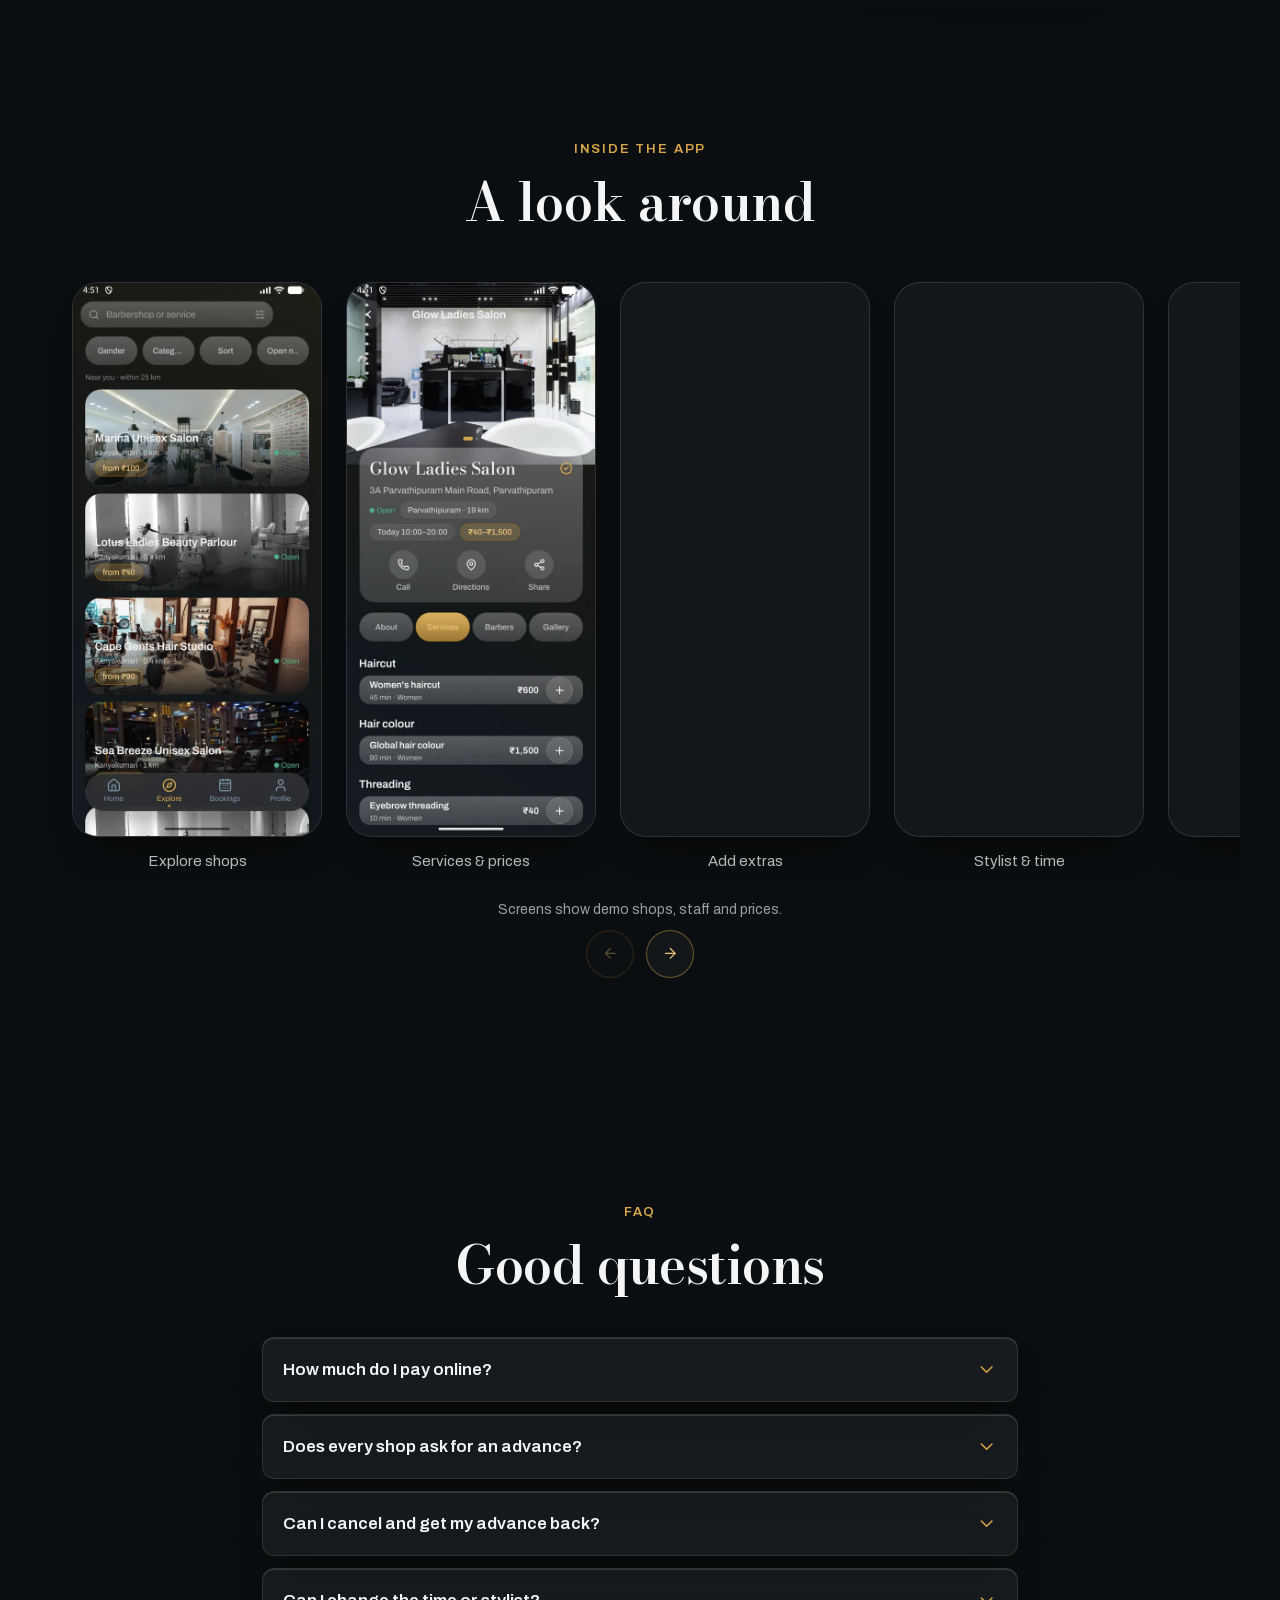
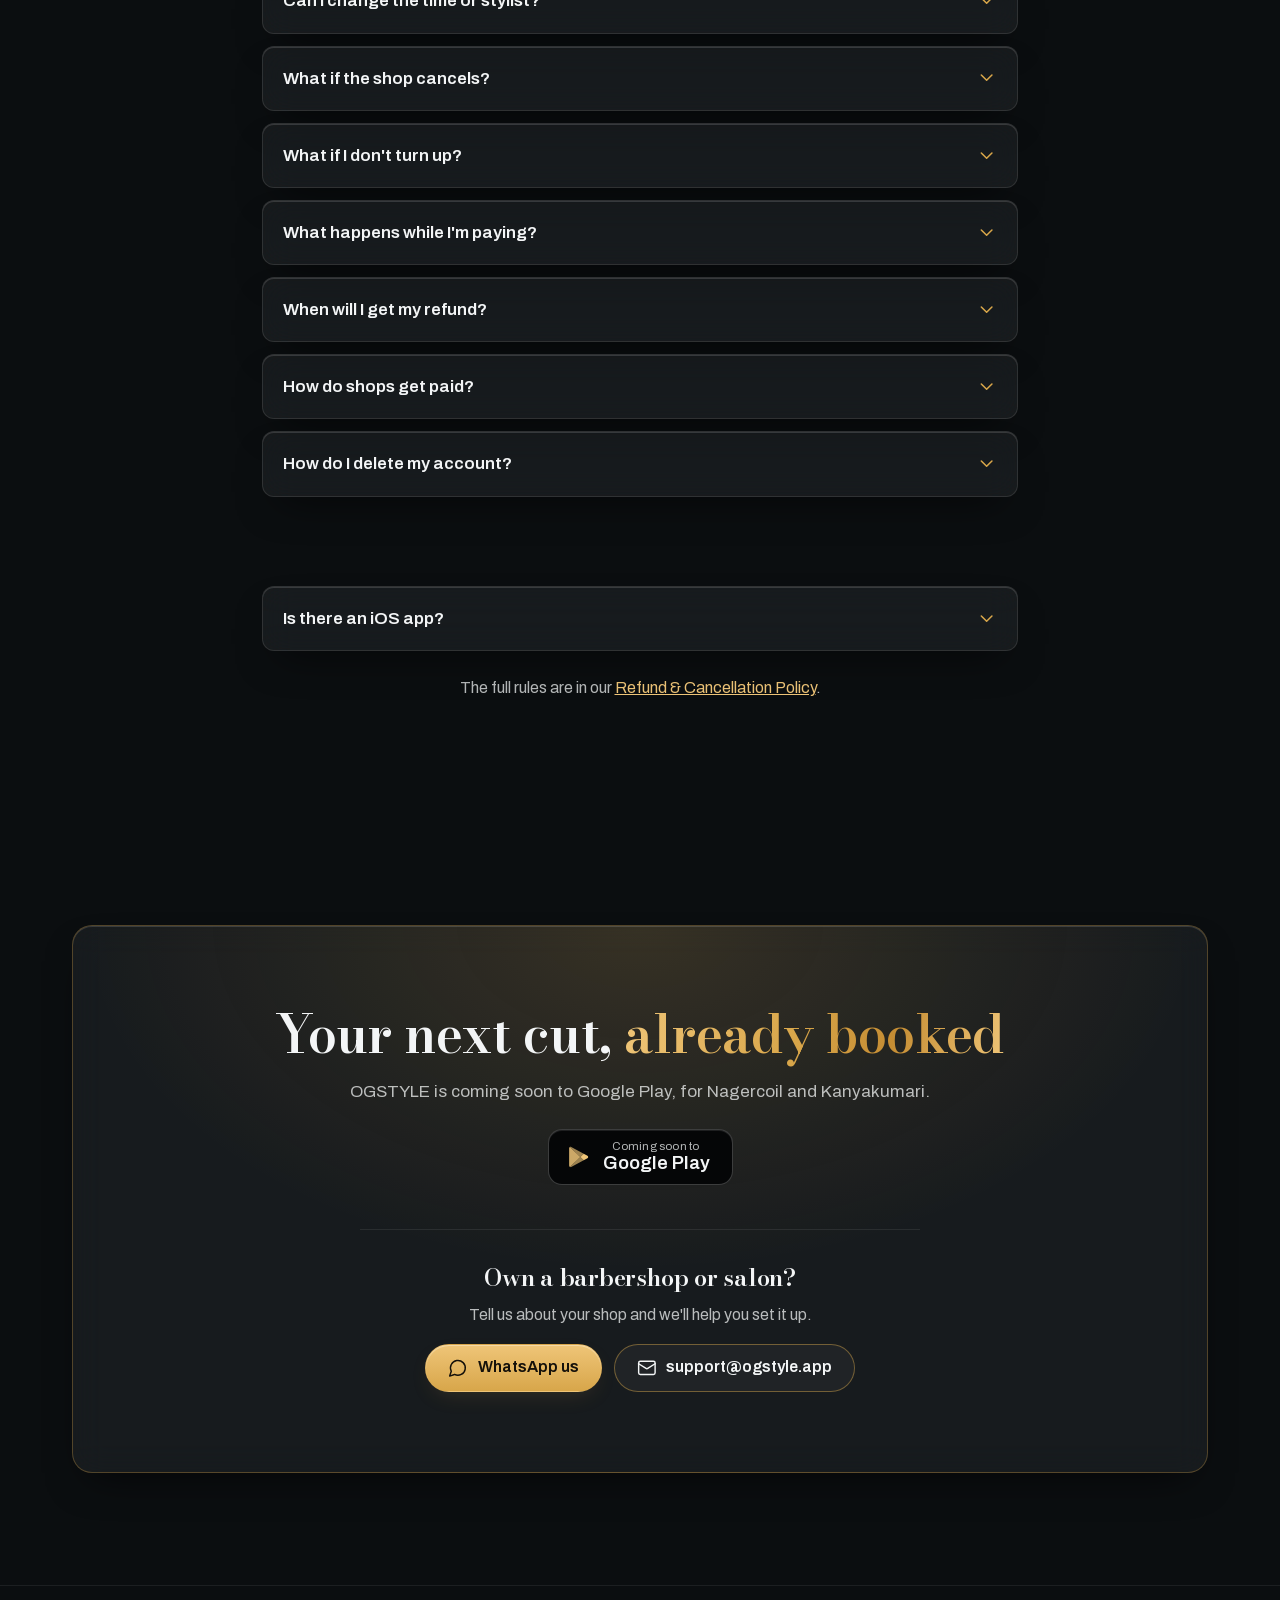
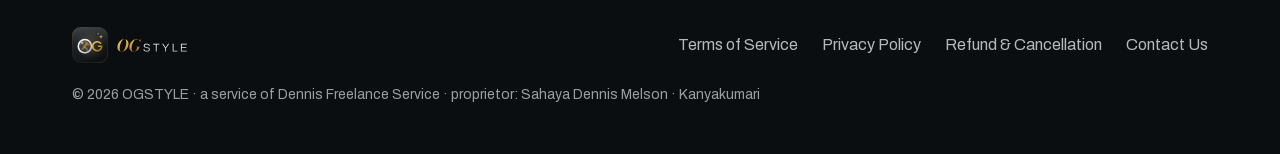
==== commit 494bd034: "feat(site): the phone becomes a salon vanity mirror — bulbs switch on in a run; replaces the spinnin" ====
--- a/docs/index.html
+++ b/docs/index.html
@@ -133,8 +133,9 @@
           </div>
           <div class="hero__visual">
             <div class="phone-glow" aria-hidden="true"></div>
-            <div class="mirror" aria-hidden="true"><svg class="mirror__bulbs" viewBox="0 0 500 500" aria-hidden="true"><g opacity="0.35"><circle cx="480.0" cy="250.0" r="9" fill="rgba(216,166,74,0.22)"/><circle cx="480.0" cy="250.0" r="3.4" fill="#EFC578"/></g><g opacity="0.67"><circle cx="466.1" cy="328.7" r="9" fill="rgba(216,166,74,0.22)"/><circle cx="466.1" cy="328.7" r="3.4" fill="#EFC578"/></g><g opacity="0.91"><circle cx="426.2" cy="397.8" r="9" fill="rgba(216,166,74,0.22)"/><circle cx="426.2" cy="397.8" r="3.4" fill="#EFC578"/></g><g opacity="1.0"><circle cx="365.0" cy="449.2" r="9" fill="rgba(216,166,74,0.22)"/><circle cx="365.0" cy="449.2" r="3.4" fill="#EFC578"/></g><g opacity="0.91"><circle cx="289.9" cy="476.5" r="9" fill="rgba(216,166,74,0.22)"/><circle cx="289.9" cy="476.5" r="3.4" fill="#EFC578"/></g><g opacity="0.67"><circle cx="210.1" cy="476.5" r="9" fill="rgba(216,166,74,0.22)"/><circle cx="210.1" cy="476.5" r="3.4" fill="#EFC578"/></g><g opacity="0.35"><circle cx="135.0" cy="449.2" r="9" fill="rgba(216,166,74,0.22)"/><circle cx="135.0" cy="449.2" r="3.4" fill="#EFC578"/></g><g opacity="0.67"><circle cx="73.8" cy="397.8" r="9" fill="rgba(216,166,74,0.22)"/><circle cx="73.8" cy="397.8" r="3.4" fill="#EFC578"/></g><g opacity="0.91"><circle cx="33.9" cy="328.7" r="9" fill="rgba(216,166,74,0.22)"/><circle cx="33.9" cy="328.7" r="3.4" fill="#EFC578"/></g><g opacity="1.0"><circle cx="20.0" cy="250.0" r="9" fill="rgba(216,166,74,0.22)"/><circle cx="20.0" cy="250.0" r="3.4" fill="#EFC578"/></g><g opacity="0.91"><circle cx="33.9" cy="171.3" r="9" fill="rgba(216,166,74,0.22)"/><circle cx="33.9" cy="171.3" r="3.4" fill="#EFC578"/></g><g opacity="0.67"><circle cx="73.8" cy="102.2" r="9" fill="rgba(216,166,74,0.22)"/><circle cx="73.8" cy="102.2" r="3.4" fill="#EFC578"/></g><g opacity="0.35"><circle cx="135.0" cy="50.8" r="9" fill="rgba(216,166,74,0.22)"/><circle cx="135.0" cy="50.8" r="3.4" fill="#EFC578"/></g><g opacity="0.68"><circle cx="210.1" cy="23.5" r="9" fill="rgba(216,166,74,0.22)"/><circle cx="210.1" cy="23.5" r="3.4" fill="#EFC578"/></g><g opacity="0.91"><circle cx="289.9" cy="23.5" r="9" fill="rgba(216,166,74,0.22)"/><circle cx="289.9" cy="23.5" r="3.4" fill="#EFC578"/></g><g opacity="1.0"><circle cx="365.0" cy="50.8" r="9" fill="rgba(216,166,74,0.22)"/><circle cx="365.0" cy="50.8" r="3.4" fill="#EFC578"/></g><g opacity="0.91"><circle cx="426.2" cy="102.2" r="9" fill="rgba(216,166,74,0.22)"/><circle cx="426.2" cy="102.2" r="3.4" fill="#EFC578"/></g><g opacity="0.68"><circle cx="466.1" cy="171.3" r="9" fill="rgba(216,166,74,0.22)"/><circle cx="466.1" cy="171.3" r="3.4" fill="#EFC578"/></g></svg></div>
+            <!-- The phone as a salon vanity mirror: bulbs up, across, down; they switch on in a run. -->
             <figure class="phone" data-parallax>
+              <span class="vanity" aria-hidden="true"><i style="--i:0;left:0%;top:88%"></i><i style="--i:1;left:0%;top:70%"></i><i style="--i:2;left:0%;top:52%"></i><i style="--i:3;left:0%;top:34%"></i><i style="--i:4;left:0%;top:16%"></i><i style="--i:5;left:20%;top:0%"></i><i style="--i:6;left:40%;top:0%"></i><i style="--i:7;left:60%;top:0%"></i><i style="--i:8;left:80%;top:0%"></i><i style="--i:9;left:100%;top:16%"></i><i style="--i:10;left:100%;top:34%"></i><i style="--i:11;left:100%;top:52%"></i><i style="--i:12;left:100%;top:70%"></i><i style="--i:13;left:100%;top:88%"></i></span>
               <img
                 src="assets/screens/02-home.webp"
                 width="540"
--- a/docs/landing.css
+++ b/docs/landing.css
@@ -478,19 +478,25 @@
 }
 
 
-/* ---------- Hero scene: mirror bulbs + floating booking cards (as in the app) ---------- */
-.mirror {
-  position: absolute;
-  width: min(118vw, 540px);
-  aspect-ratio: 1;
+/* ---------- Hero scene: vanity bulbs round the phone + floating booking cards (as in the app) ---------- */
+.vanity {
+  position: absolute;
+  inset: -15px;
   pointer-events: none;
 }
-.mirror__bulbs {
-  width: 100%;
-  height: 100%;
-  animation: turn 60s linear infinite;
-}
-@keyframes turn { to { transform: rotate(360deg); } }
+.vanity i {
+  position: absolute;
+  width: 22px;
+  height: 22px;
+  margin: -11px 0 0 -11px;
+  border-radius: 50%;
+  background: radial-gradient(circle, #efc578 0 4.5px, rgba(216, 166, 74, 0.3) 5.5px, rgba(216, 166, 74, 0) 11px);
+  animation: bulb-on 0.3s ease-out calc(0.5s + var(--i) * 0.07s) both;
+}
+@keyframes bulb-on {
+  from { opacity: 0.15; }
+  to { opacity: 1; }
+}
 
 .fcard {
   position: absolute;
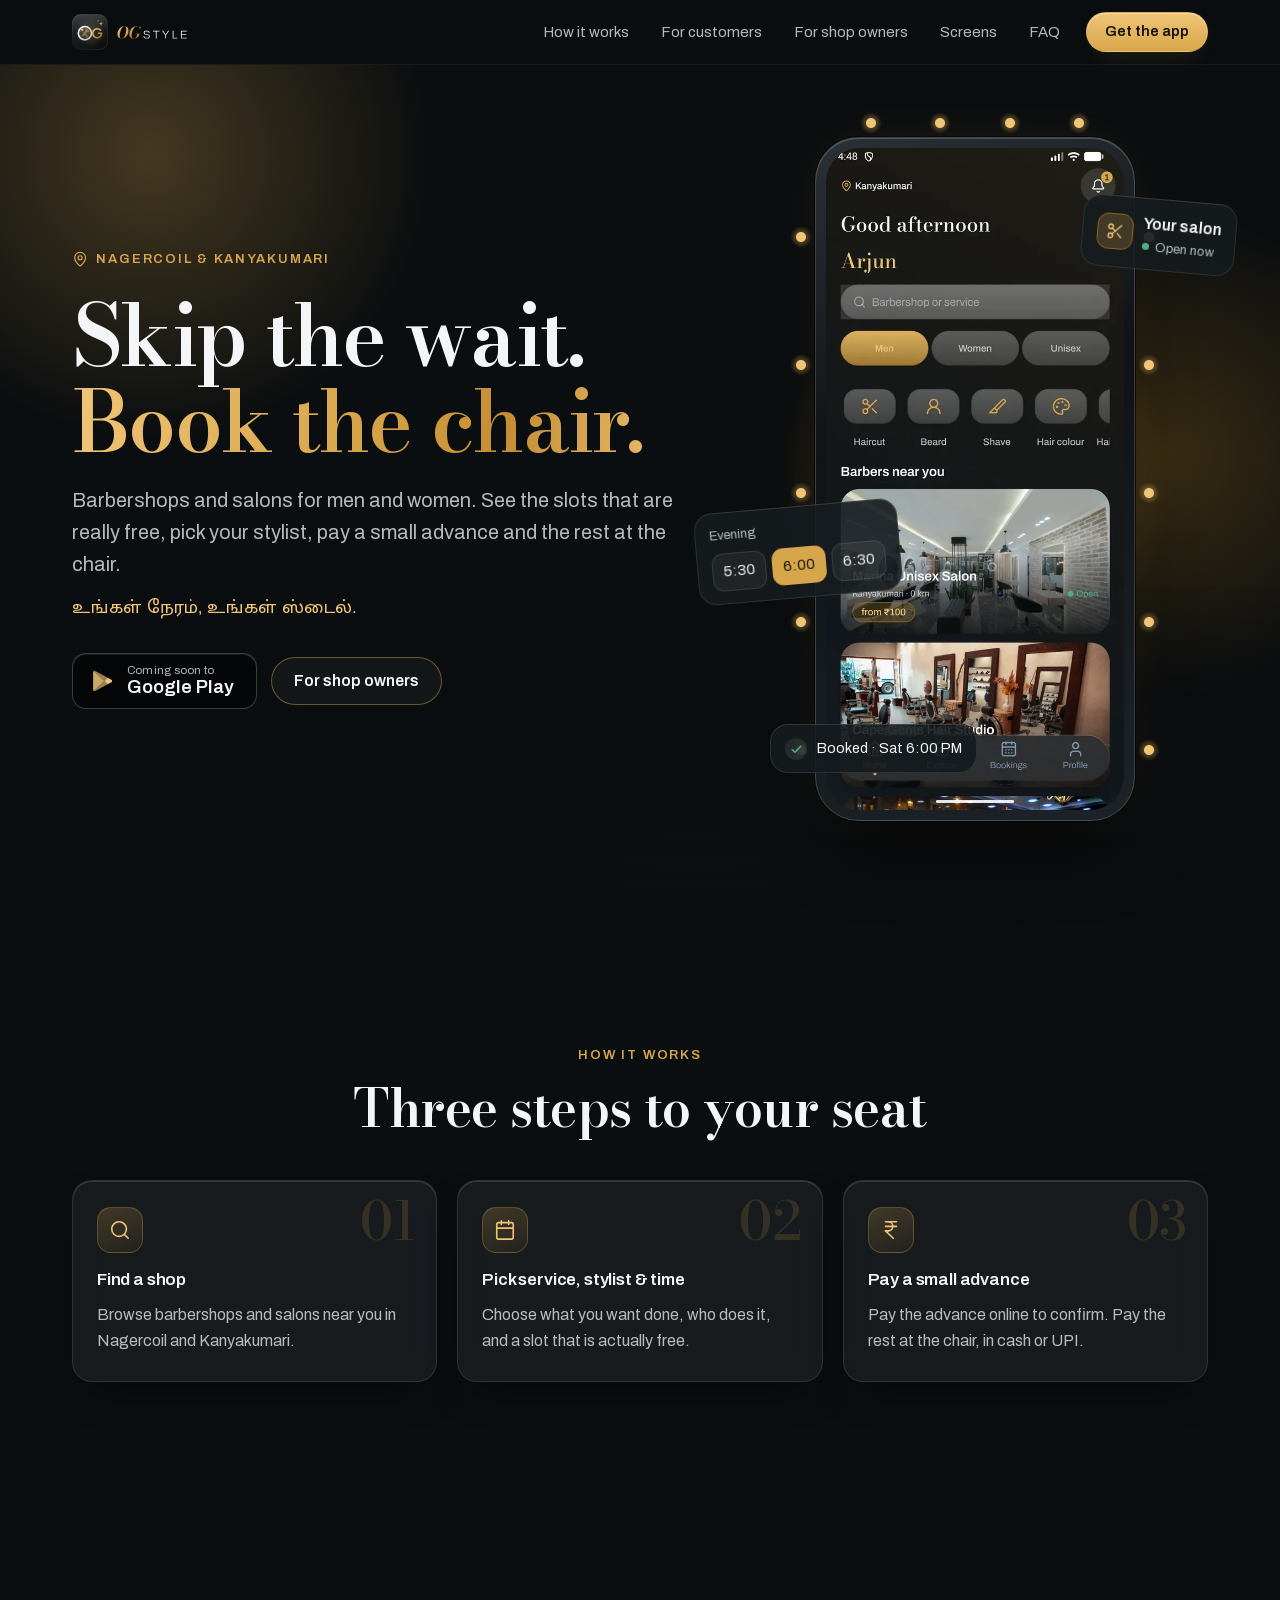
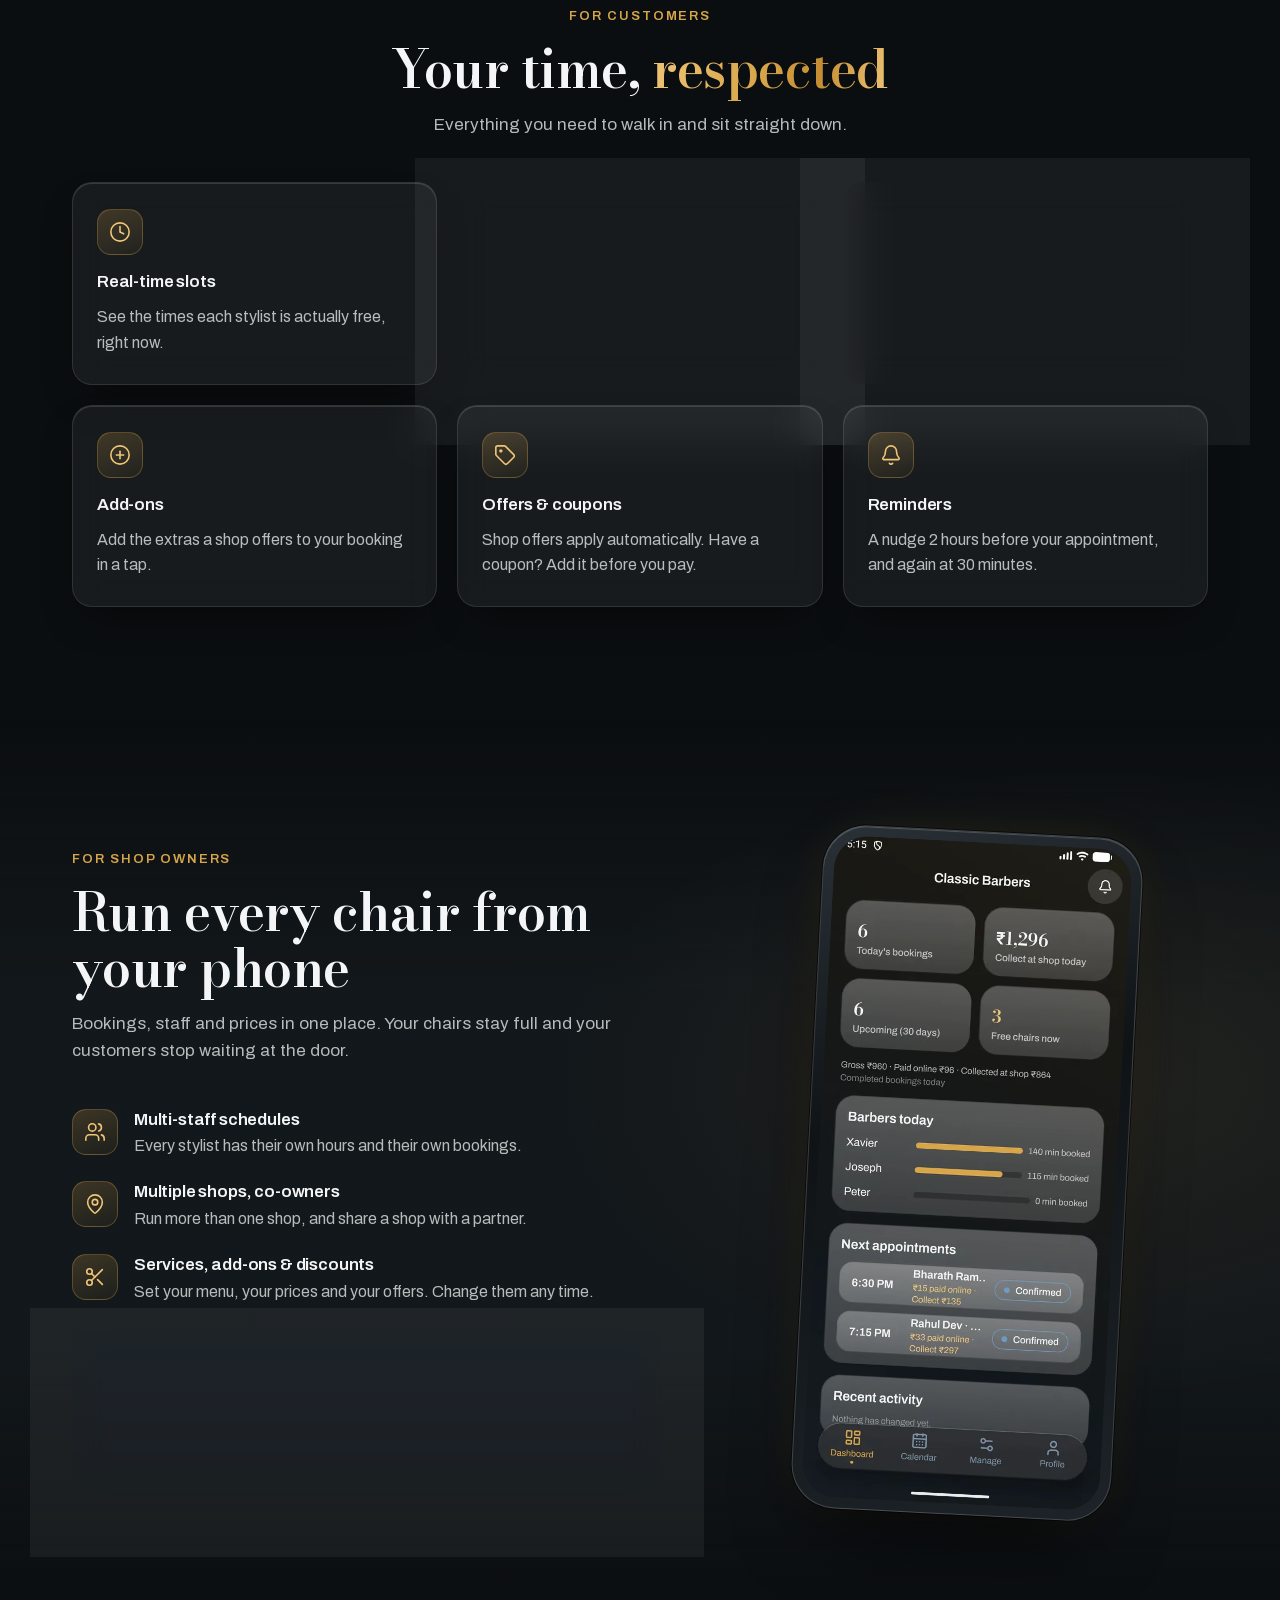
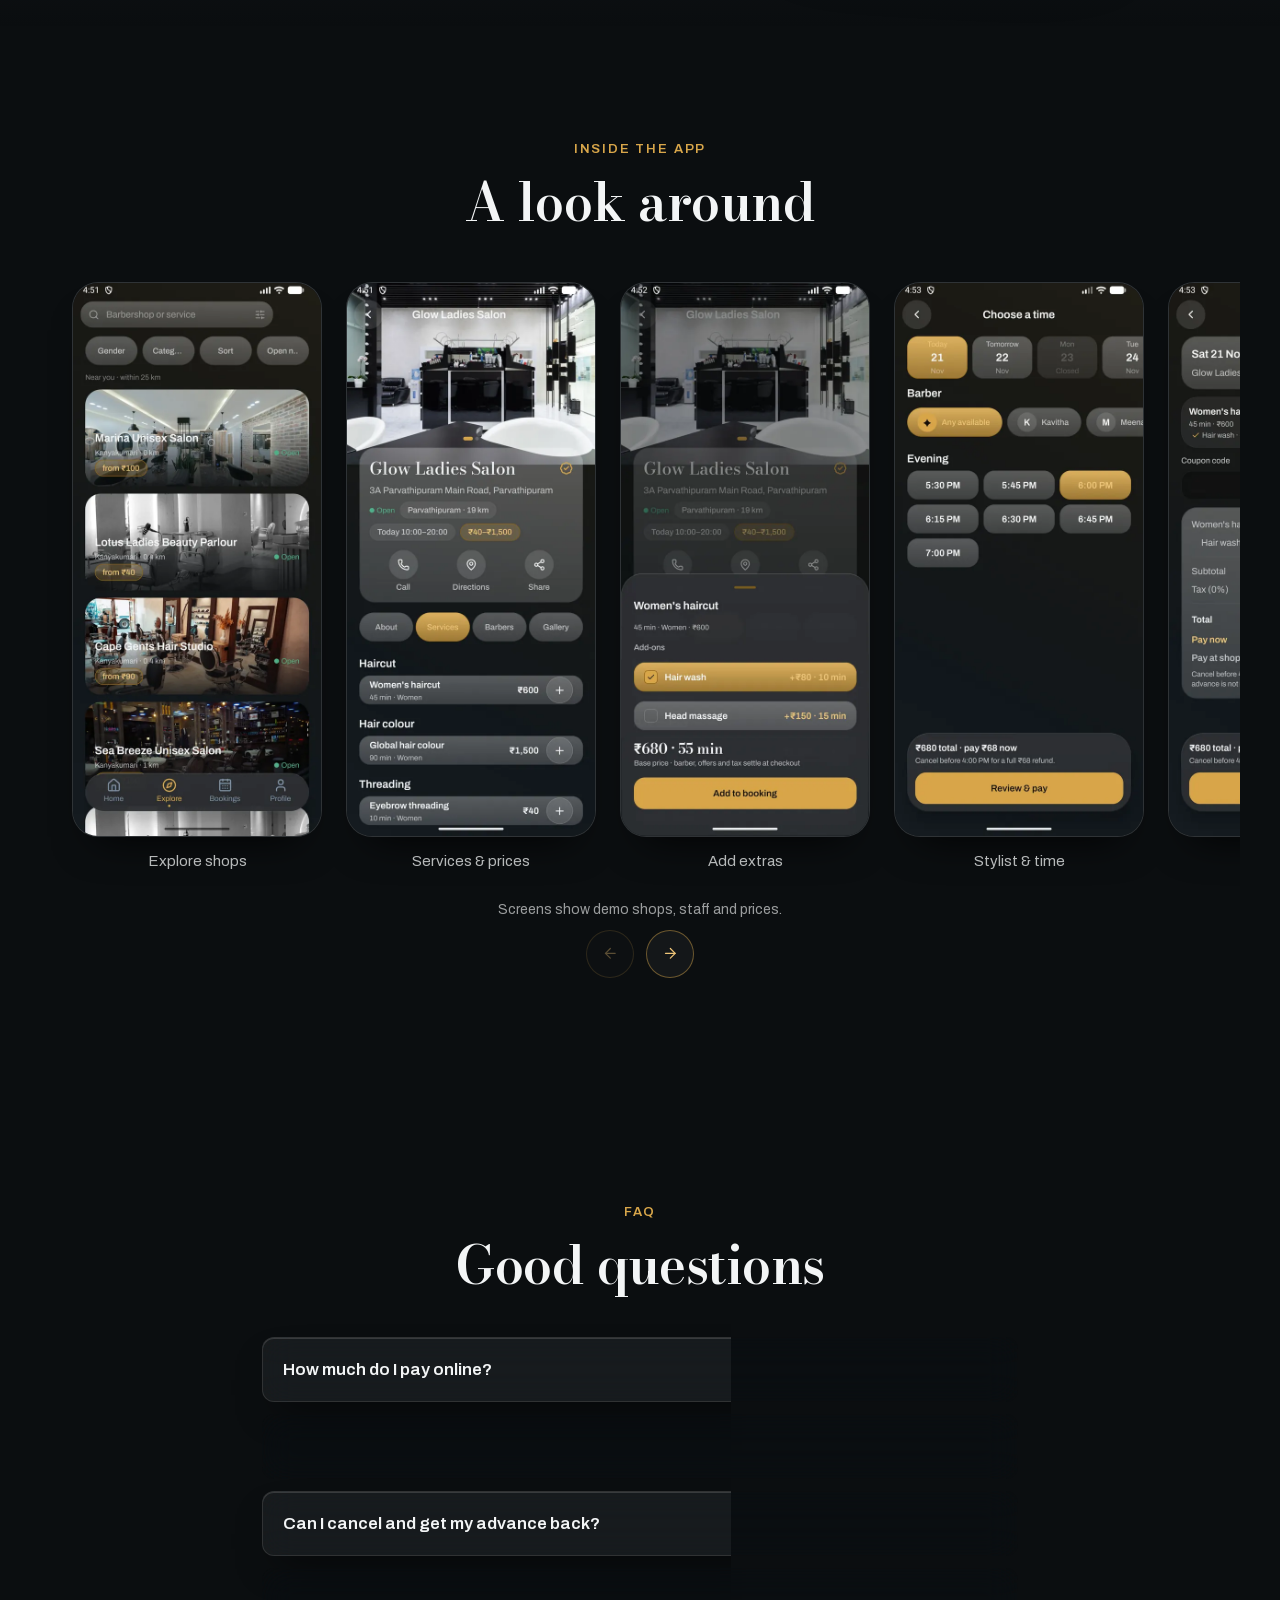
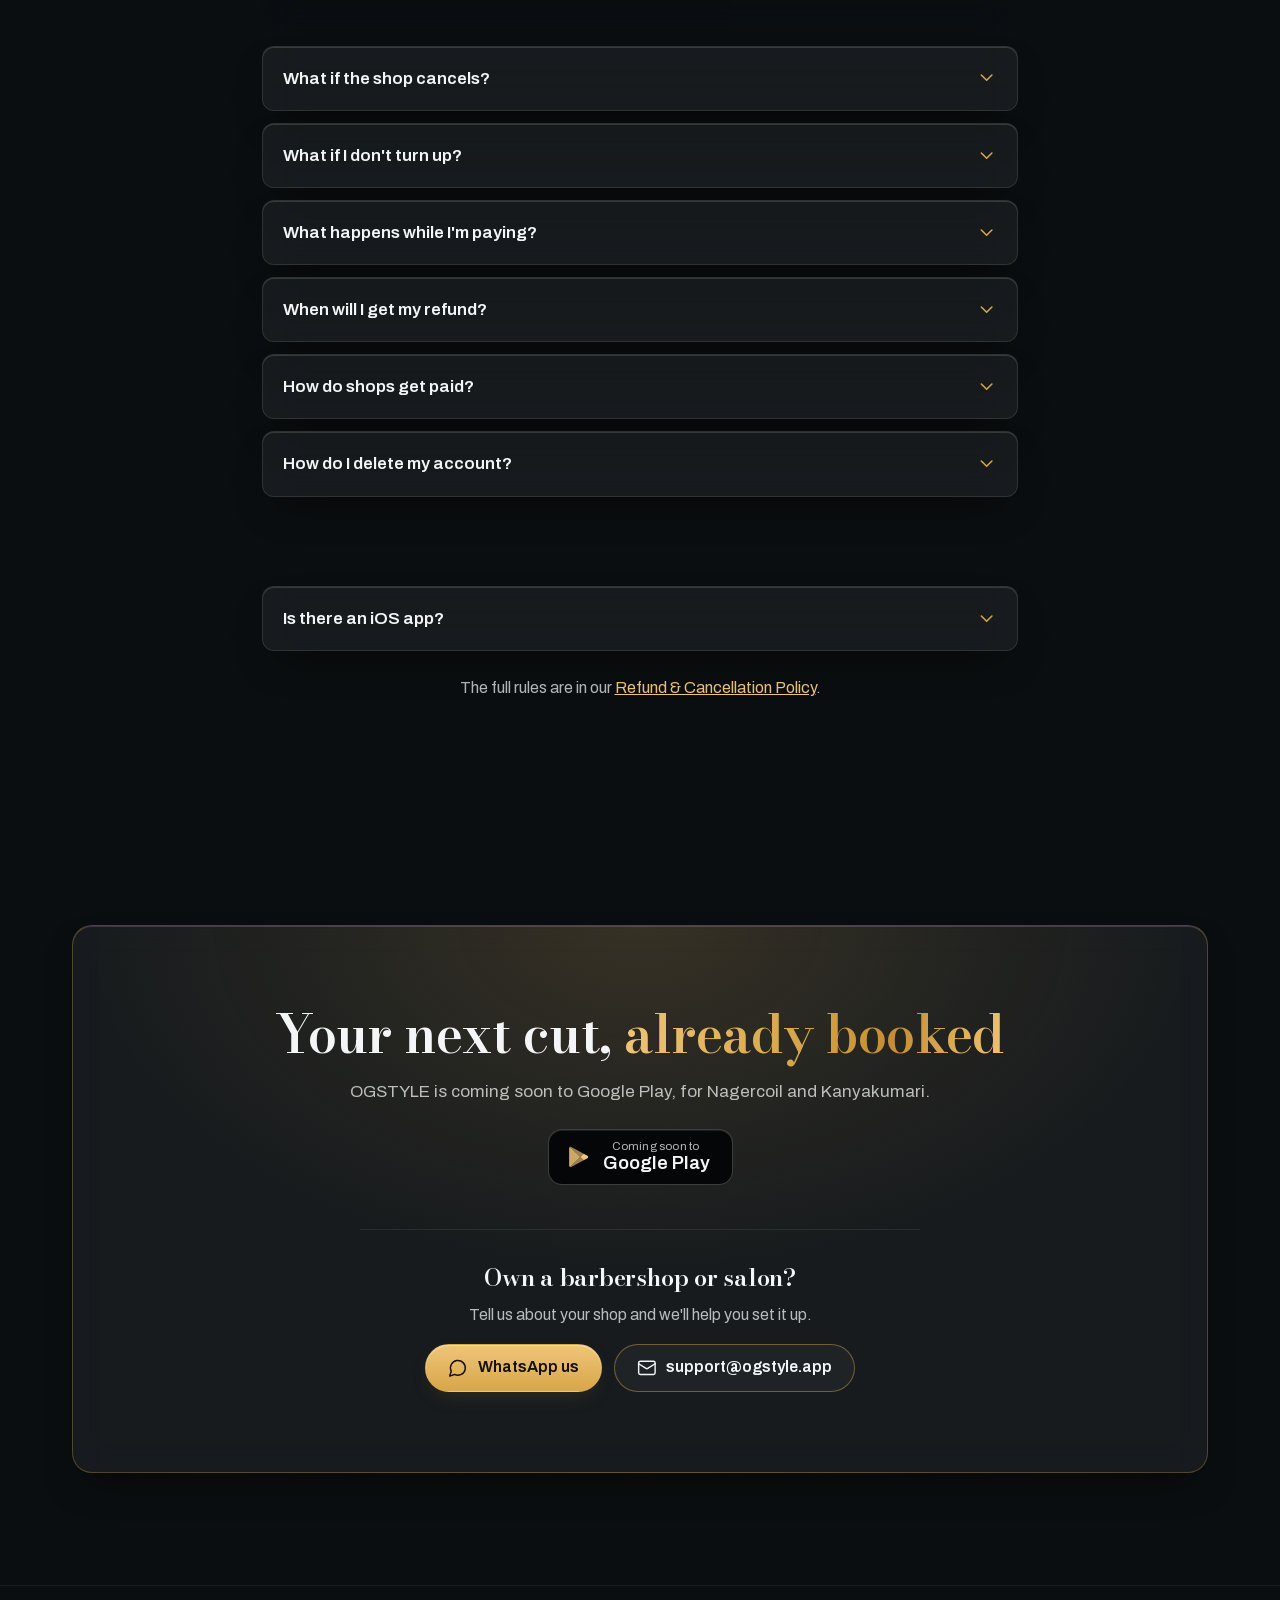
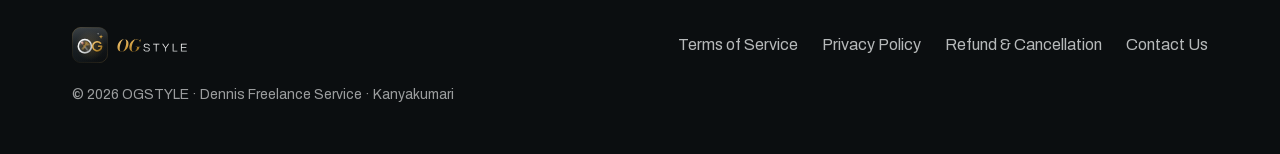
==== commit e0cd5f6c: "content(site): landing footer names the business only; the proprietor's name stays on Contact, Terms" ====
--- a/docs/index.html
+++ b/docs/index.html
@@ -506,7 +506,7 @@
             <li><a href="contact/">Contact Us</a></li>
           </ul>
         </nav>
-        <p class="footer__legal">© 2026 OGSTYLE · a service of Dennis Freelance Service · proprietor: Sahaya Dennis Melson · Kanyakumari</p>
+        <p class="footer__legal">© 2026 OGSTYLE · Dennis Freelance Service · Kanyakumari</p>
       </div>
     </footer>
   </body>
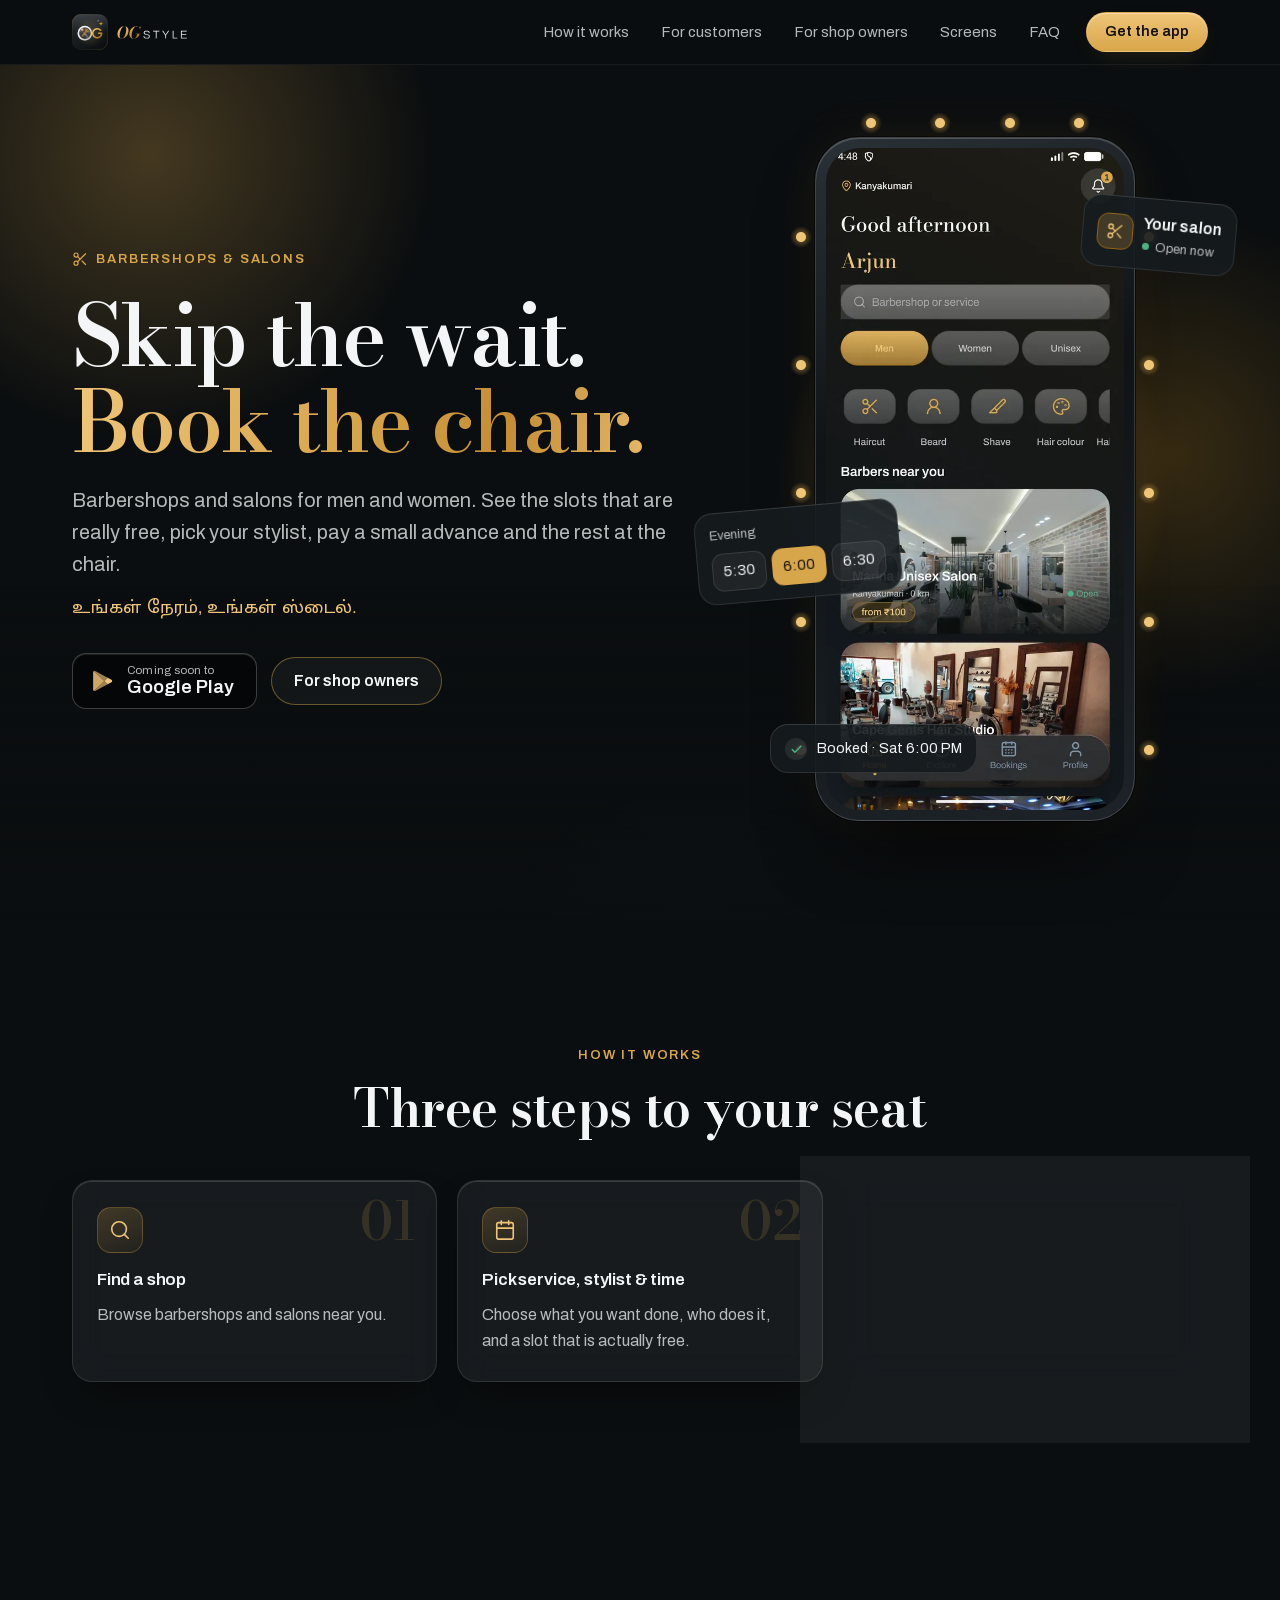
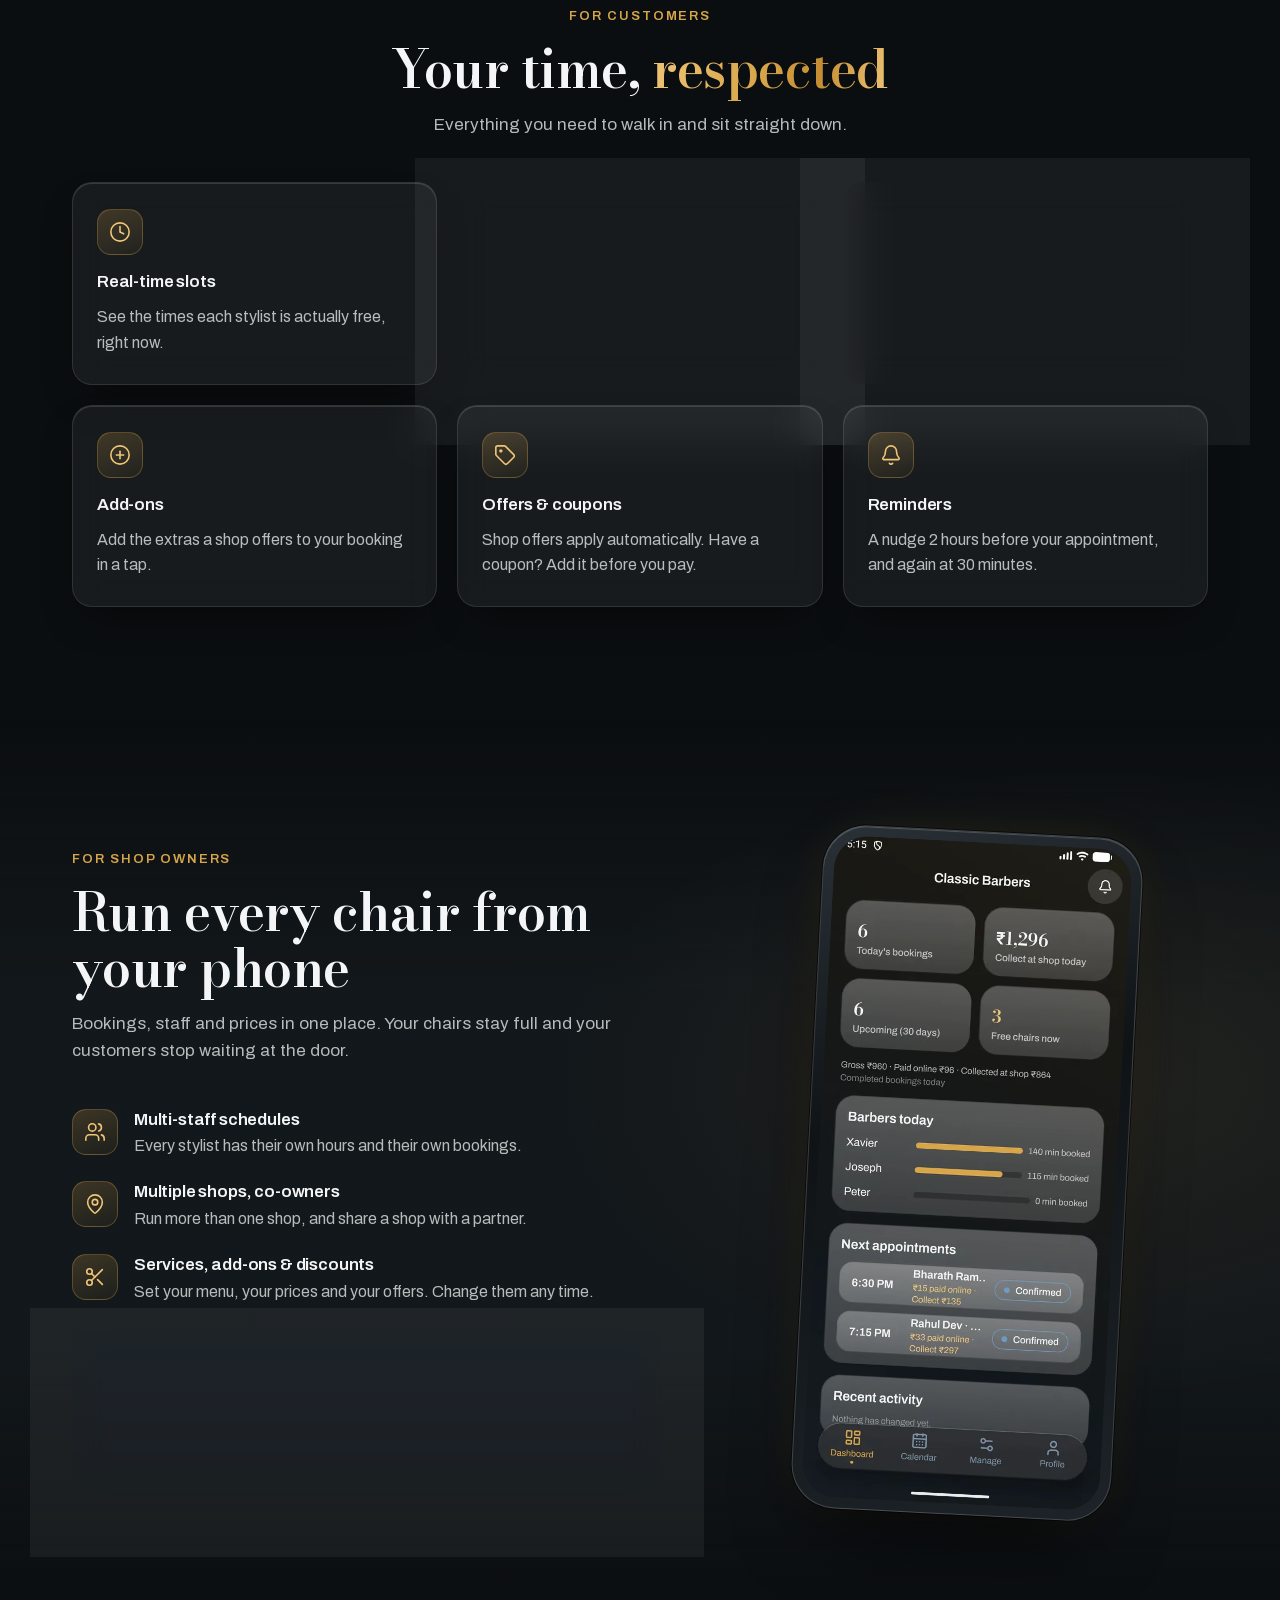
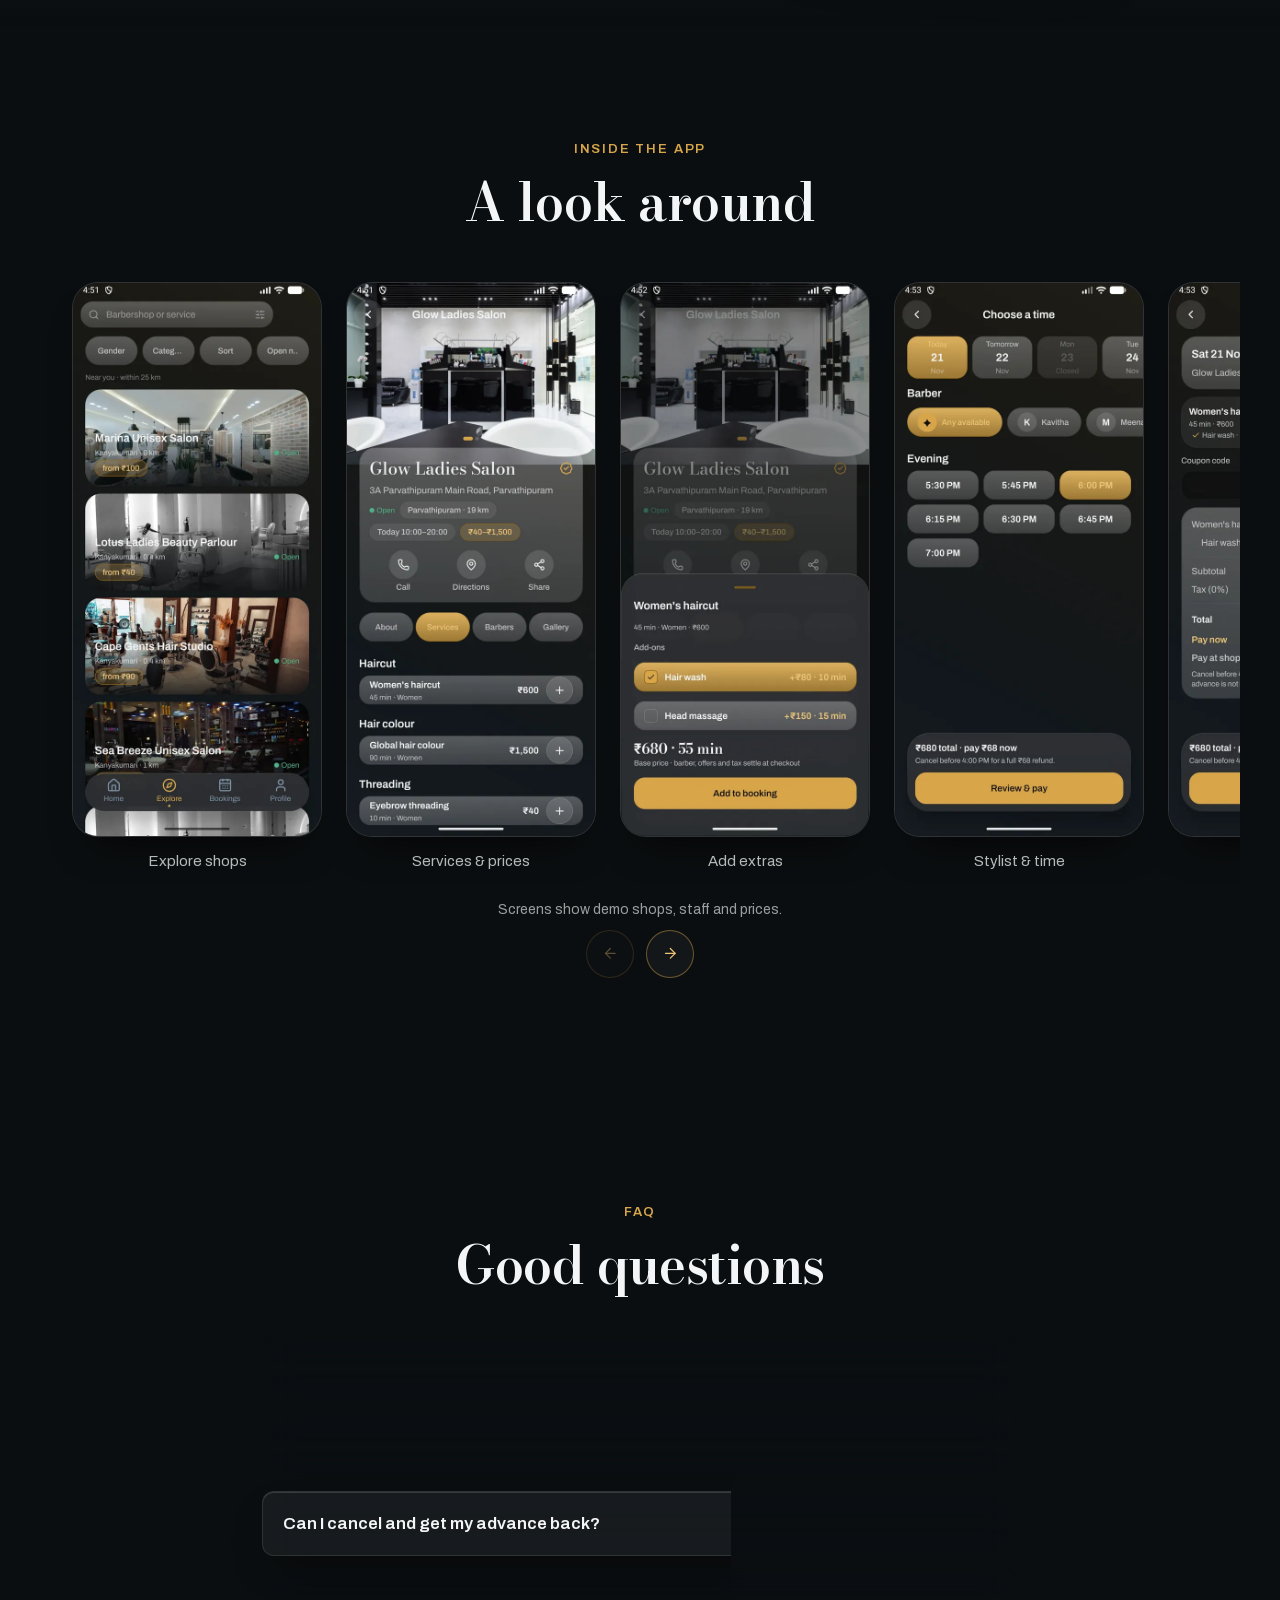
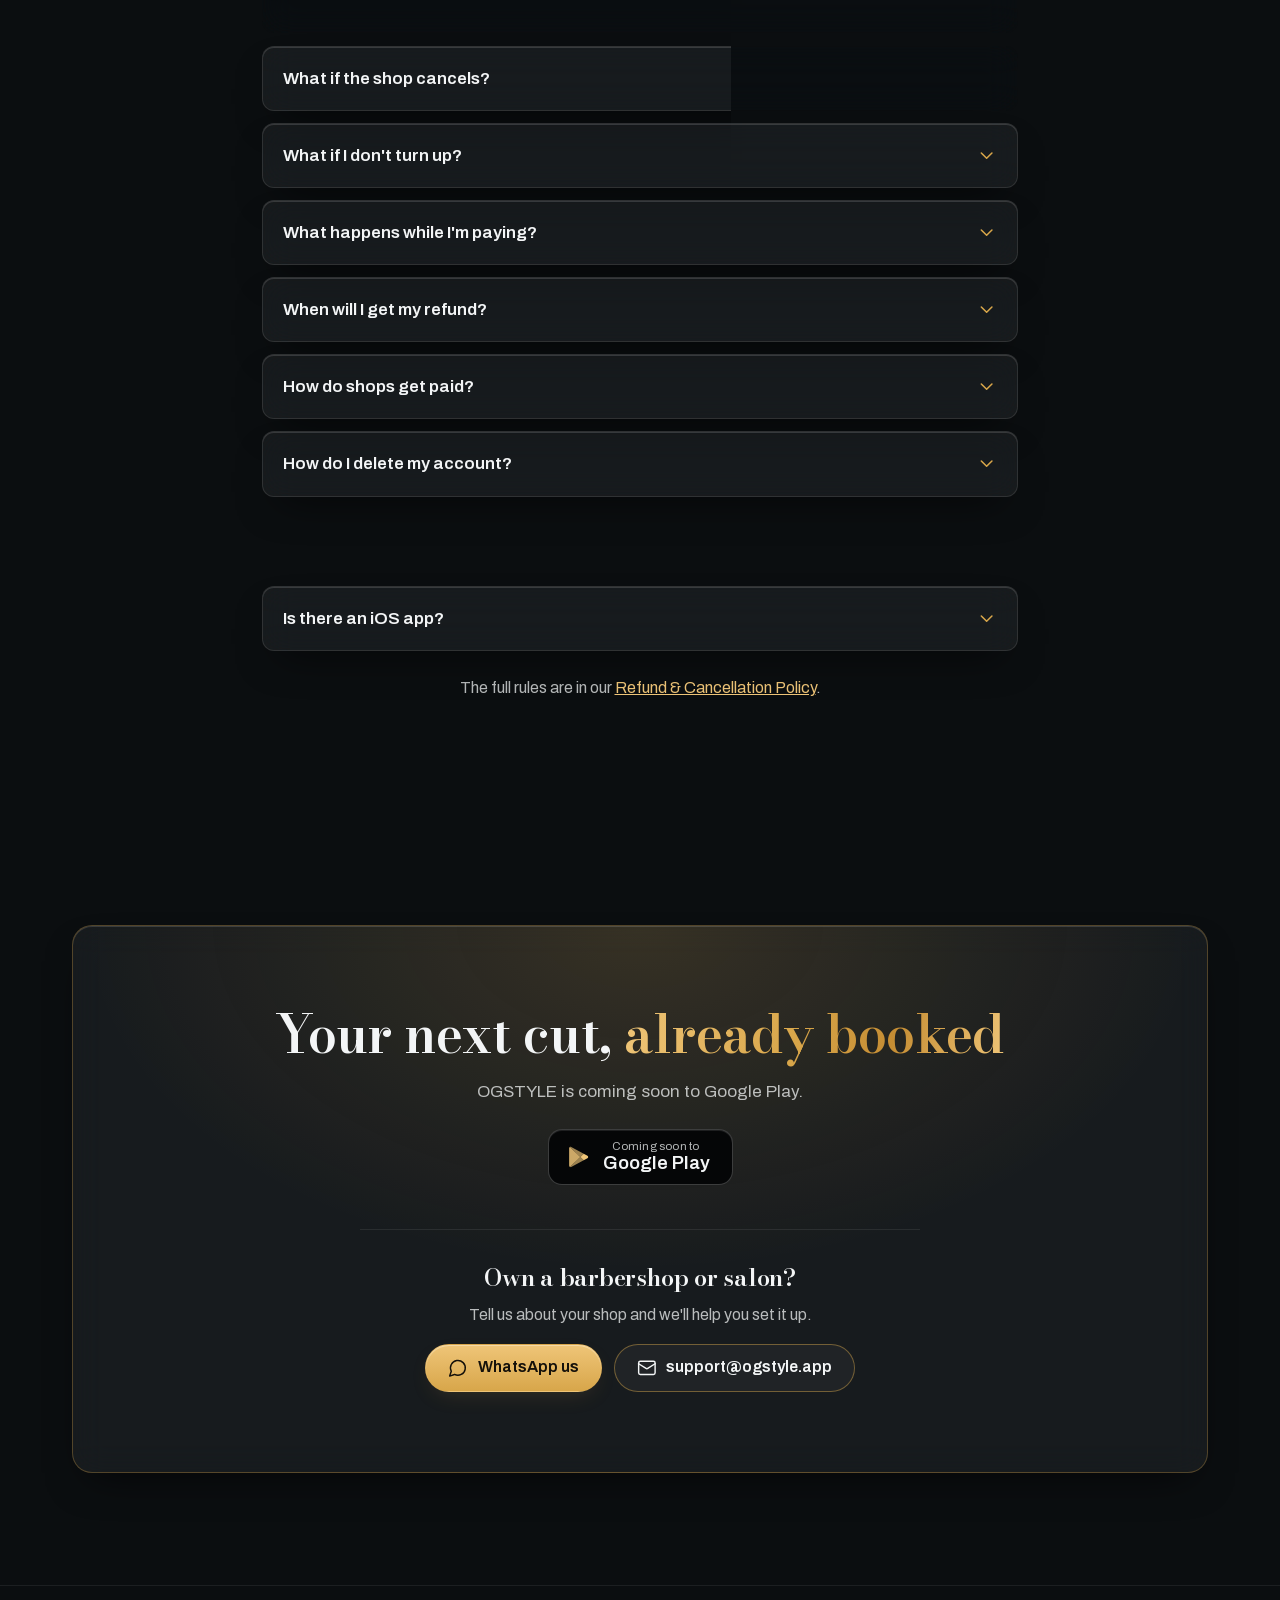
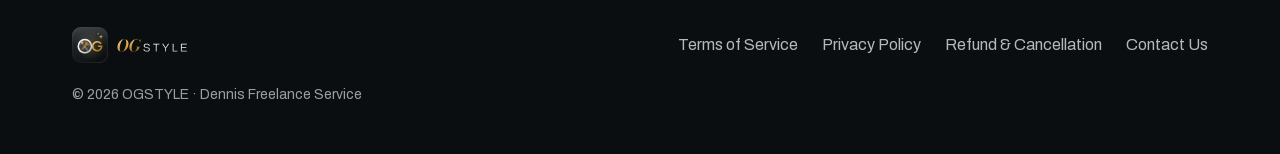
==== commit 5d6b8765: "content(site): no city on the landing — OGSTYLE is for every city; business address and court seat s" ====
--- a/docs/index.html
+++ b/docs/index.html
@@ -3,10 +3,10 @@
   <head>
     <meta charset="utf-8" />
     <meta name="viewport" content="width=device-width, initial-scale=1" />
-    <title>OGSTYLE — book barbers and salons in Nagercoil &amp; Kanyakumari</title>
+    <title>OGSTYLE — book barbers and salons near you</title>
     <meta
       name="description"
-      content="Book barbershops and salons in Nagercoil and Kanyakumari, for men and women. See live slots, pick your stylist, pay a small advance online and the rest at the chair."
+      content="Book barbershops and salons near you, for men and women. See live slots, pick your stylist, pay a small advance online and the rest at the chair."
     />
     <link rel="canonical" href="https://ogstyle.app/" />
     <meta name="theme-color" content="#0B0E10" />
@@ -18,7 +18,7 @@
     <meta property="og:title" content="OGSTYLE — skip the wait, book the chair" />
     <meta
       property="og:description"
-      content="Barbershops and salons in Nagercoil and Kanyakumari. Live slots, your choice of stylist, a small advance online and the rest at the chair."
+      content="Barbershops and salons near you. Live slots, your choice of stylist, a small advance online and the rest at the chair."
     />
     <meta property="og:image" content="https://ogstyle.app/og-image.jpg" />
     <meta property="og:image:width" content="1200" />
@@ -29,7 +29,7 @@
     <meta name="twitter:title" content="OGSTYLE — skip the wait, book the chair" />
     <meta
       name="twitter:description"
-      content="Barbershops and salons in Nagercoil and Kanyakumari. Live slots, a small advance online, the rest at the chair."
+      content="Barbershops and salons near you. Live slots, a small advance online, the rest at the chair."
     />
     <meta name="twitter:image" content="https://ogstyle.app/og-image.jpg" />
 
@@ -105,8 +105,8 @@
         <div class="hero__inner container">
           <div class="hero__copy">
             <p class="eyebrow hero__line" style="--d: 0">
-              <svg class="icon" aria-hidden="true"><use href="#i-pin"/></svg>
-              Nagercoil &amp; Kanyakumari
+              <svg class="icon" aria-hidden="true"><use href="#i-scissors"/></svg>
+              Barbershops &amp; salons
             </p>
             <h1 class="hero__title" id="hero-title">
               <span class="hero__line" style="--d: 1">Skip the wait.</span>
@@ -140,7 +140,7 @@
                 src="assets/screens/02-home.webp"
                 width="540"
                 height="1200"
-                alt="The OGSTYLE home screen in Kanyakumari: a greeting, a search box and the barbershops and salons nearest you."
+                alt="The OGSTYLE home screen: a greeting, a search box and the barbershops and salons nearest you."
                 fetchpriority="high"
               />
             </figure>
@@ -172,7 +172,7 @@
               <span class="card__num" aria-hidden="true">01</span>
               <span class="badge"><svg class="icon" aria-hidden="true"><use href="#i-search"/></svg></span>
               <h3>Find a shop</h3>
-              <p>Browse barbershops and salons near you in Nagercoil and Kanyakumari.</p>
+              <p>Browse barbershops and salons near you.</p>
             </li>
             <li class="card glass reveal" style="--i: 1">
               <span class="card__num" aria-hidden="true">02</span>
@@ -464,7 +464,7 @@
         <div class="container">
           <div class="cta__band glass reveal">
             <h2 id="get-title">Your next cut, <span class="grad">already booked</span></h2>
-            <p class="section__lede">OGSTYLE is coming soon to Google Play, for Nagercoil and Kanyakumari.</p>
+            <p class="section__lede">OGSTYLE is coming soon to Google Play.</p>
             <div class="cta__row">
               <!-- FILL-IN: replace href with the Play Store listing URL once it exists. -->
               <a class="store" href="#get">
@@ -506,7 +506,7 @@
             <li><a href="contact/">Contact Us</a></li>
           </ul>
         </nav>
-        <p class="footer__legal">© 2026 OGSTYLE · Dennis Freelance Service · Kanyakumari</p>
+        <p class="footer__legal">© 2026 OGSTYLE · Dennis Freelance Service</p>
       </div>
     </footer>
   </body>
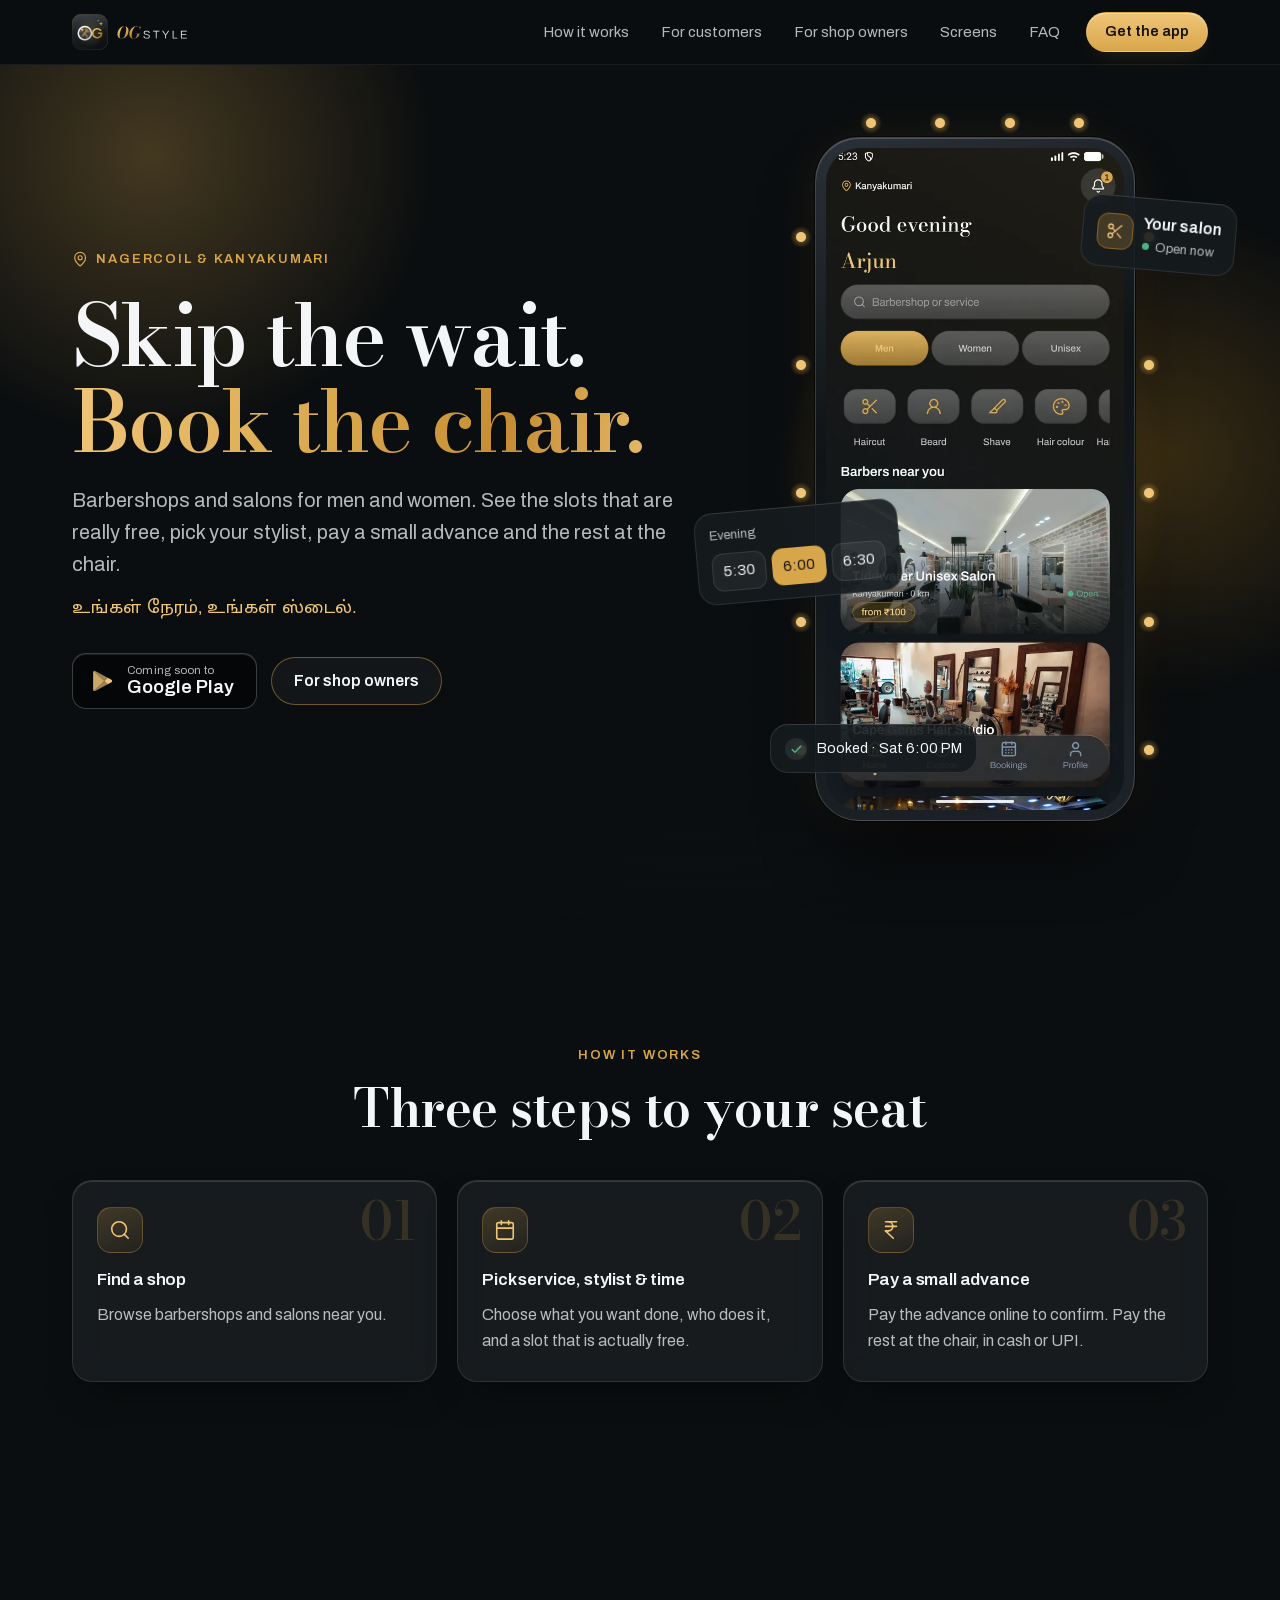
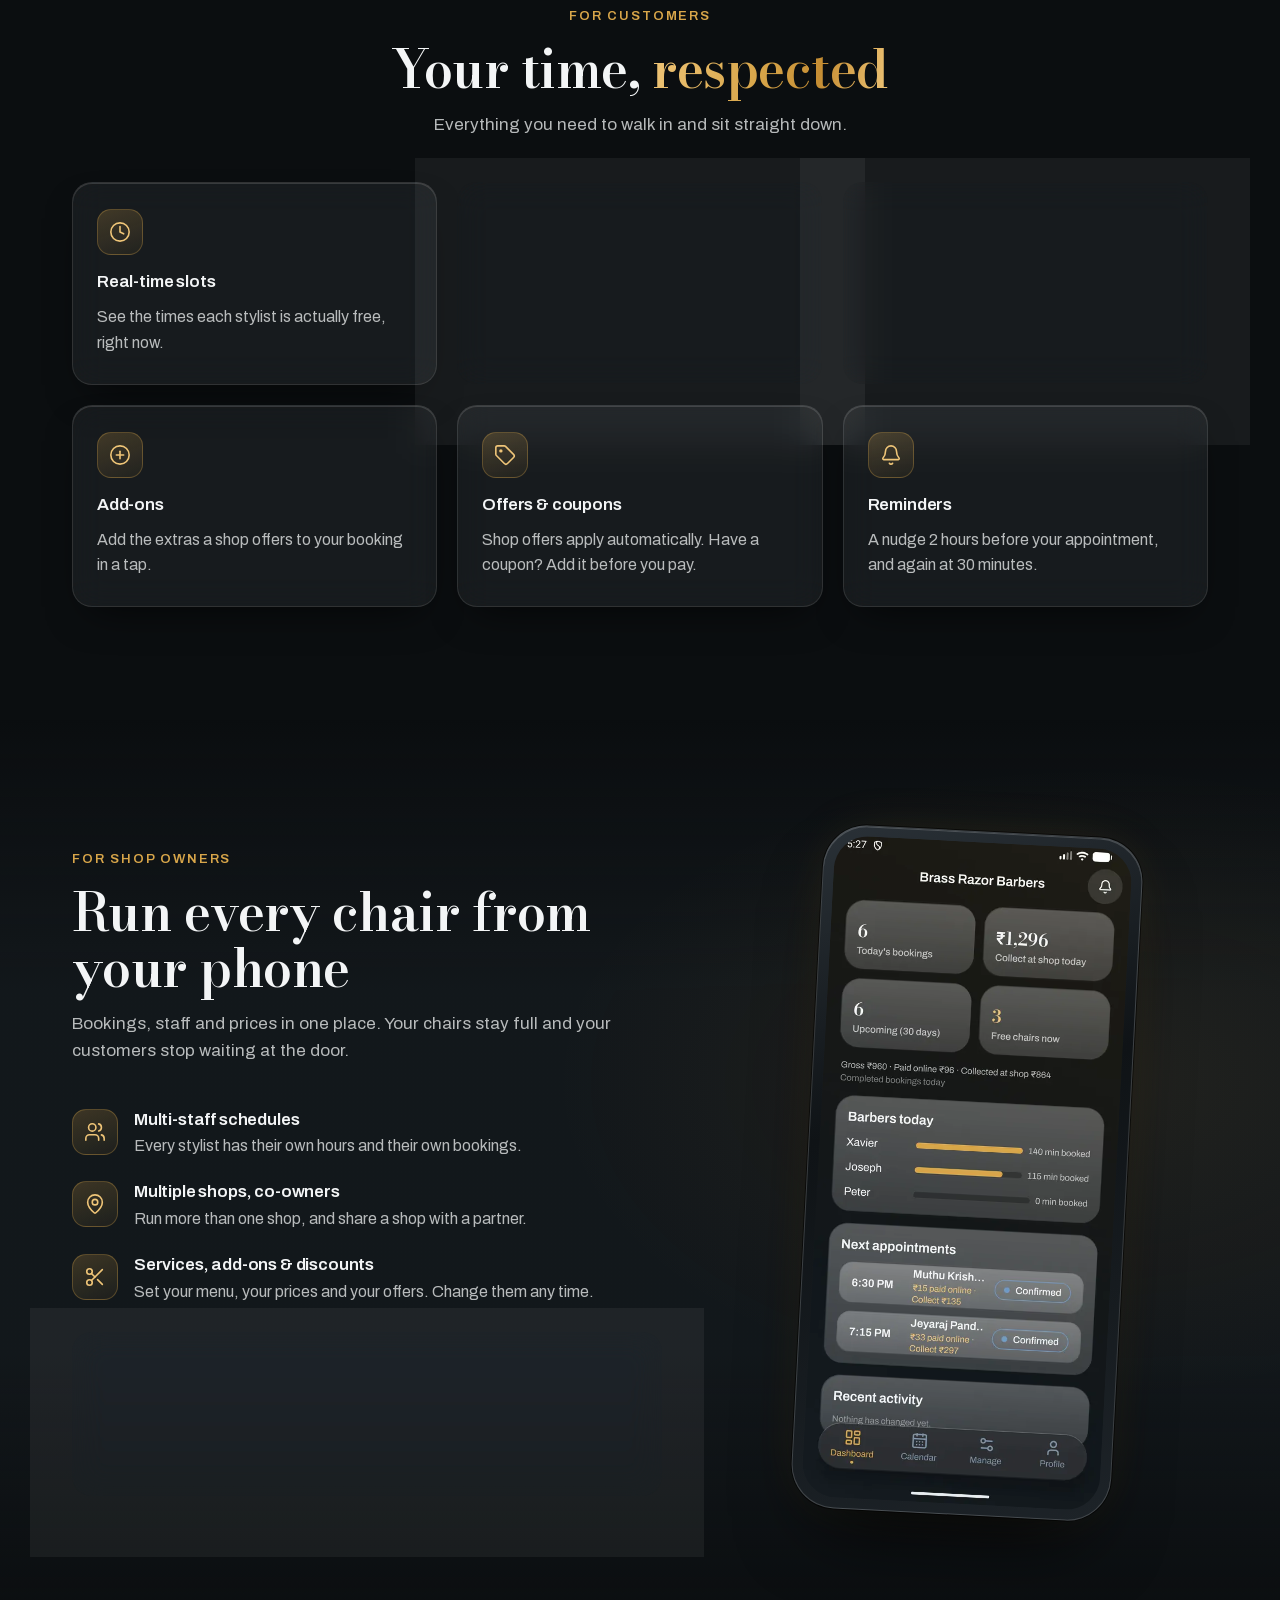
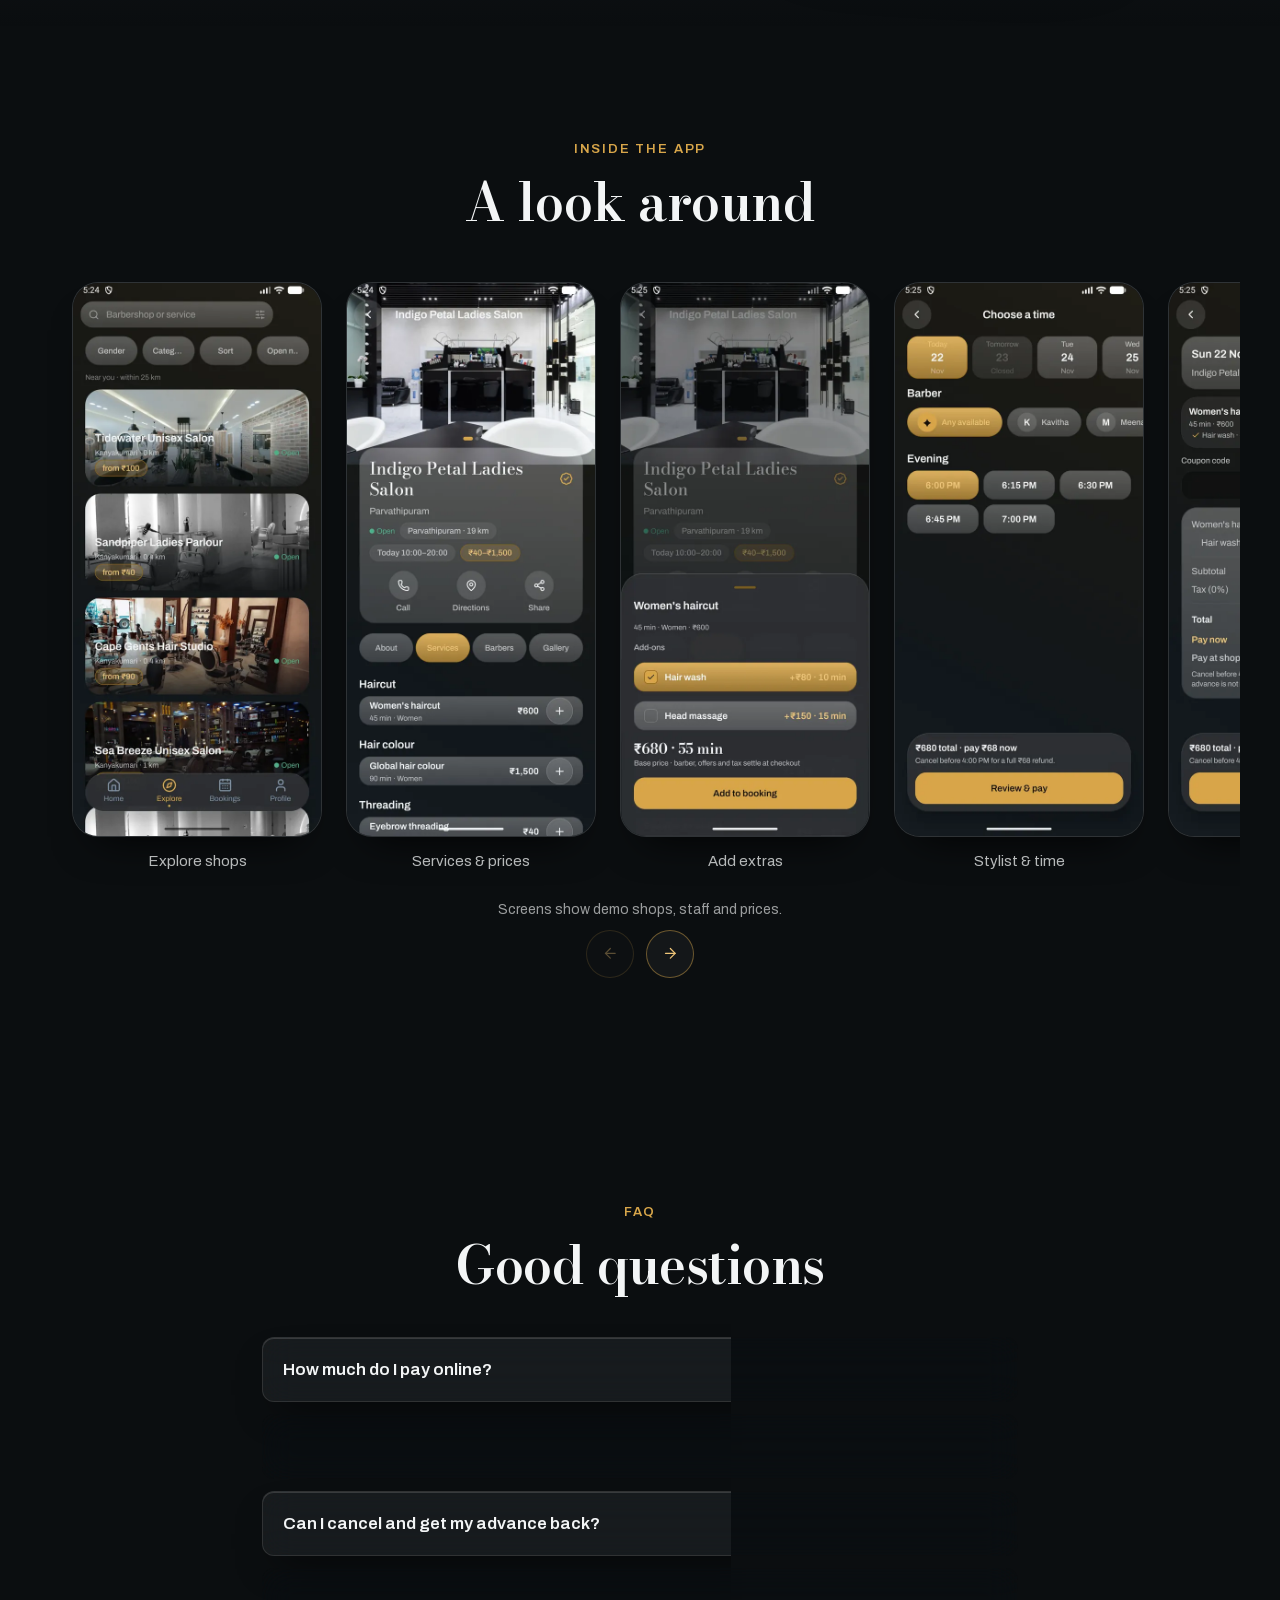
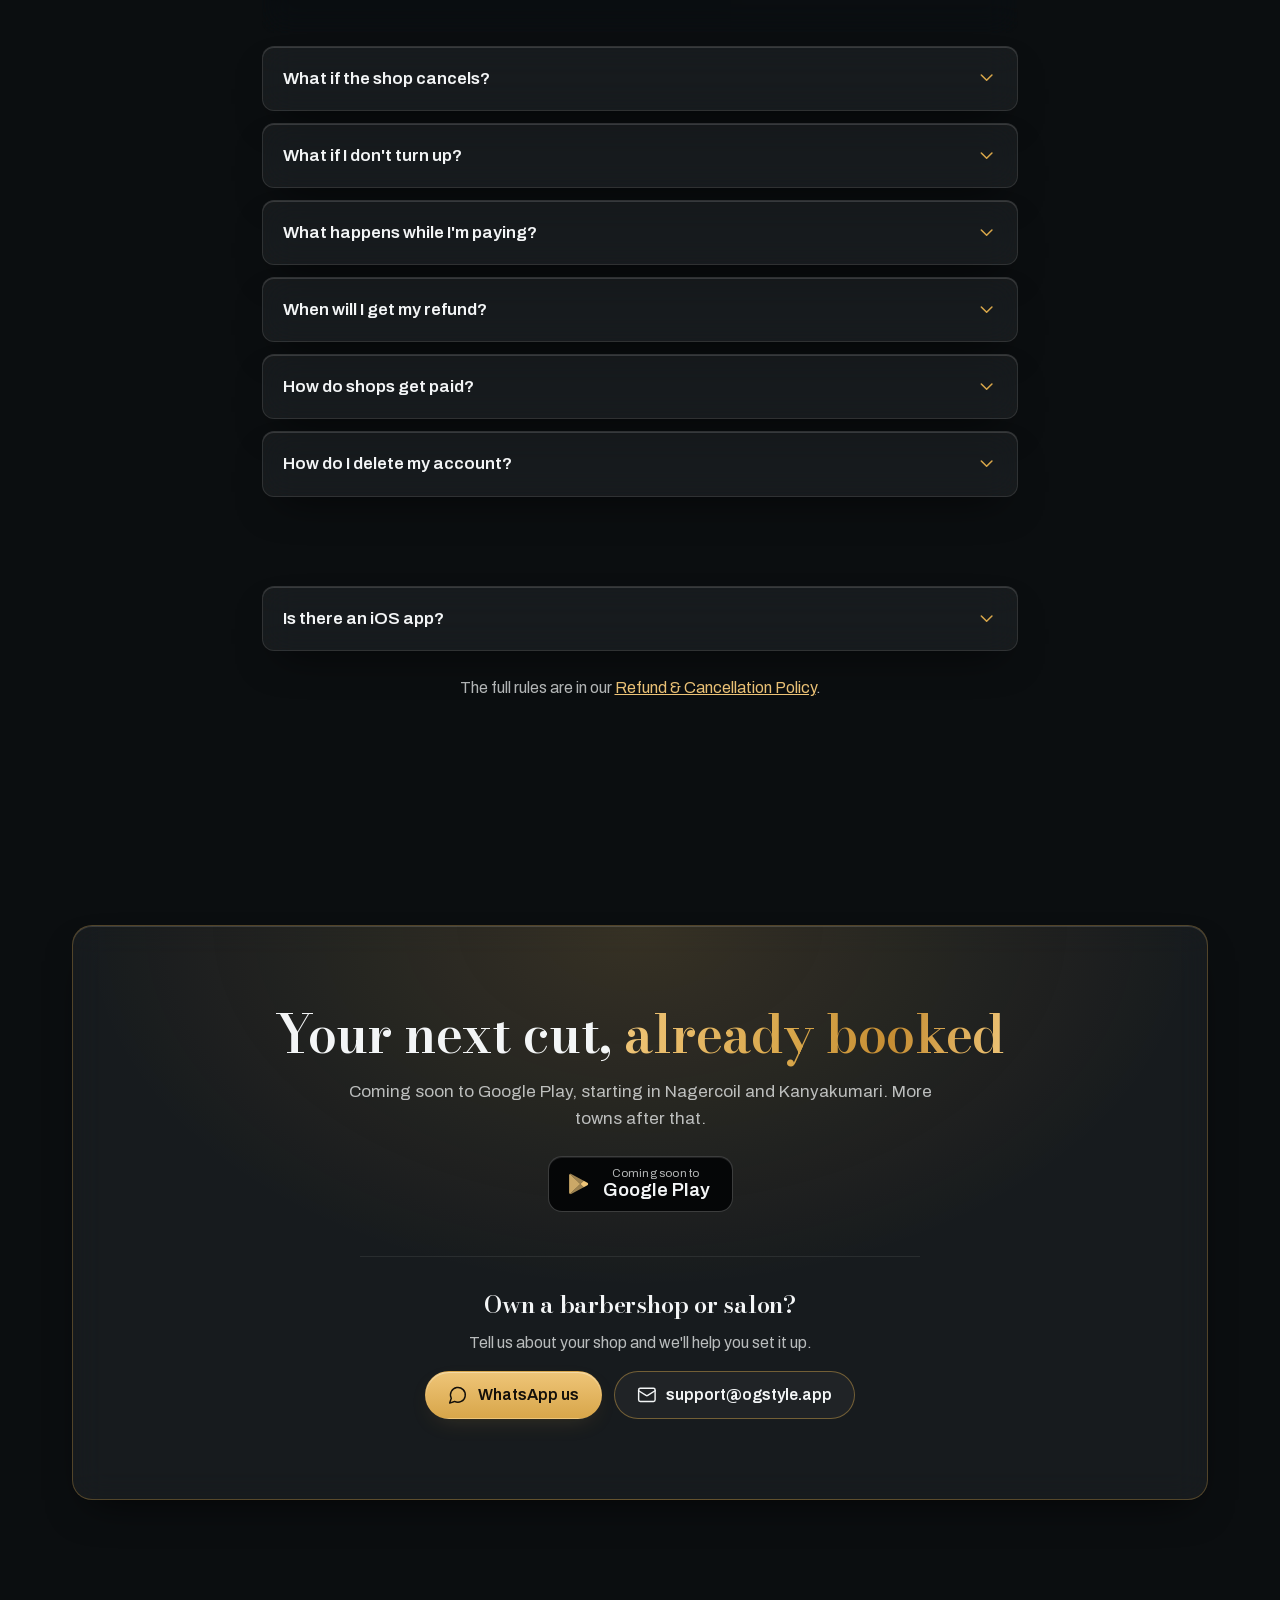
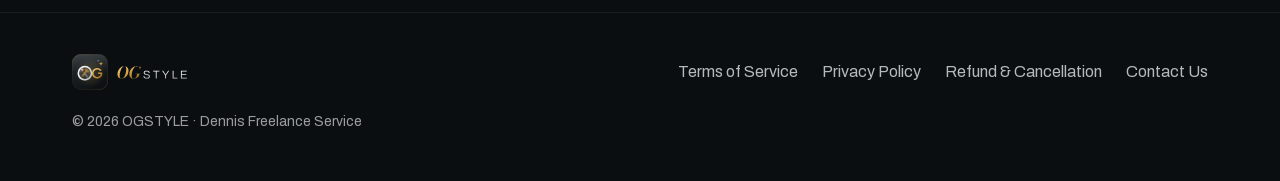
==== commit af2f1ee1: "content(site): say where we operate — Nagercoil & Kanyakumari back in the hero, title, description a" ====
--- a/docs/index.html
+++ b/docs/index.html
@@ -3,10 +3,10 @@
   <head>
     <meta charset="utf-8" />
     <meta name="viewport" content="width=device-width, initial-scale=1" />
-    <title>OGSTYLE — book barbers and salons near you</title>
+    <title>OGSTYLE — book barbers and salons in Nagercoil &amp; Kanyakumari</title>
     <meta
       name="description"
-      content="Book barbershops and salons near you, for men and women. See live slots, pick your stylist, pay a small advance online and the rest at the chair."
+      content="Book barbershops and salons in Nagercoil and Kanyakumari, for men and women. See live slots, pick your stylist, pay a small advance online and the rest at the chair."
     />
     <link rel="canonical" href="https://ogstyle.app/" />
     <meta name="theme-color" content="#0B0E10" />
@@ -18,7 +18,7 @@
     <meta property="og:title" content="OGSTYLE — skip the wait, book the chair" />
     <meta
       property="og:description"
-      content="Barbershops and salons near you. Live slots, your choice of stylist, a small advance online and the rest at the chair."
+      content="Barbershops and salons in Nagercoil and Kanyakumari. Live slots, your choice of stylist, a small advance online and the rest at the chair."
     />
     <meta property="og:image" content="https://ogstyle.app/og-image.jpg" />
     <meta property="og:image:width" content="1200" />
@@ -29,7 +29,7 @@
     <meta name="twitter:title" content="OGSTYLE — skip the wait, book the chair" />
     <meta
       name="twitter:description"
-      content="Barbershops and salons near you. Live slots, a small advance online, the rest at the chair."
+      content="Barbershops and salons in Nagercoil and Kanyakumari. Live slots, a small advance online, the rest at the chair."
     />
     <meta name="twitter:image" content="https://ogstyle.app/og-image.jpg" />
 
@@ -105,8 +105,8 @@
         <div class="hero__inner container">
           <div class="hero__copy">
             <p class="eyebrow hero__line" style="--d: 0">
-              <svg class="icon" aria-hidden="true"><use href="#i-scissors"/></svg>
-              Barbershops &amp; salons
+              <svg class="icon" aria-hidden="true"><use href="#i-pin"/></svg>
+              Nagercoil &amp; Kanyakumari
             </p>
             <h1 class="hero__title" id="hero-title">
               <span class="hero__line" style="--d: 1">Skip the wait.</span>
@@ -464,7 +464,8 @@
         <div class="container">
           <div class="cta__band glass reveal">
             <h2 id="get-title">Your next cut, <span class="grad">already booked</span></h2>
-            <p class="section__lede">OGSTYLE is coming soon to Google Play.</p>
+            <!-- FILL-IN: with the Play listing, change to "Live now in Nagercoil and Kanyakumari. More towns soon." -->
+            <p class="section__lede">Coming soon to Google Play, starting in Nagercoil and Kanyakumari. More towns after that.</p>
             <div class="cta__row">
               <!-- FILL-IN: replace href with the Play Store listing URL once it exists. -->
               <a class="store" href="#get">
